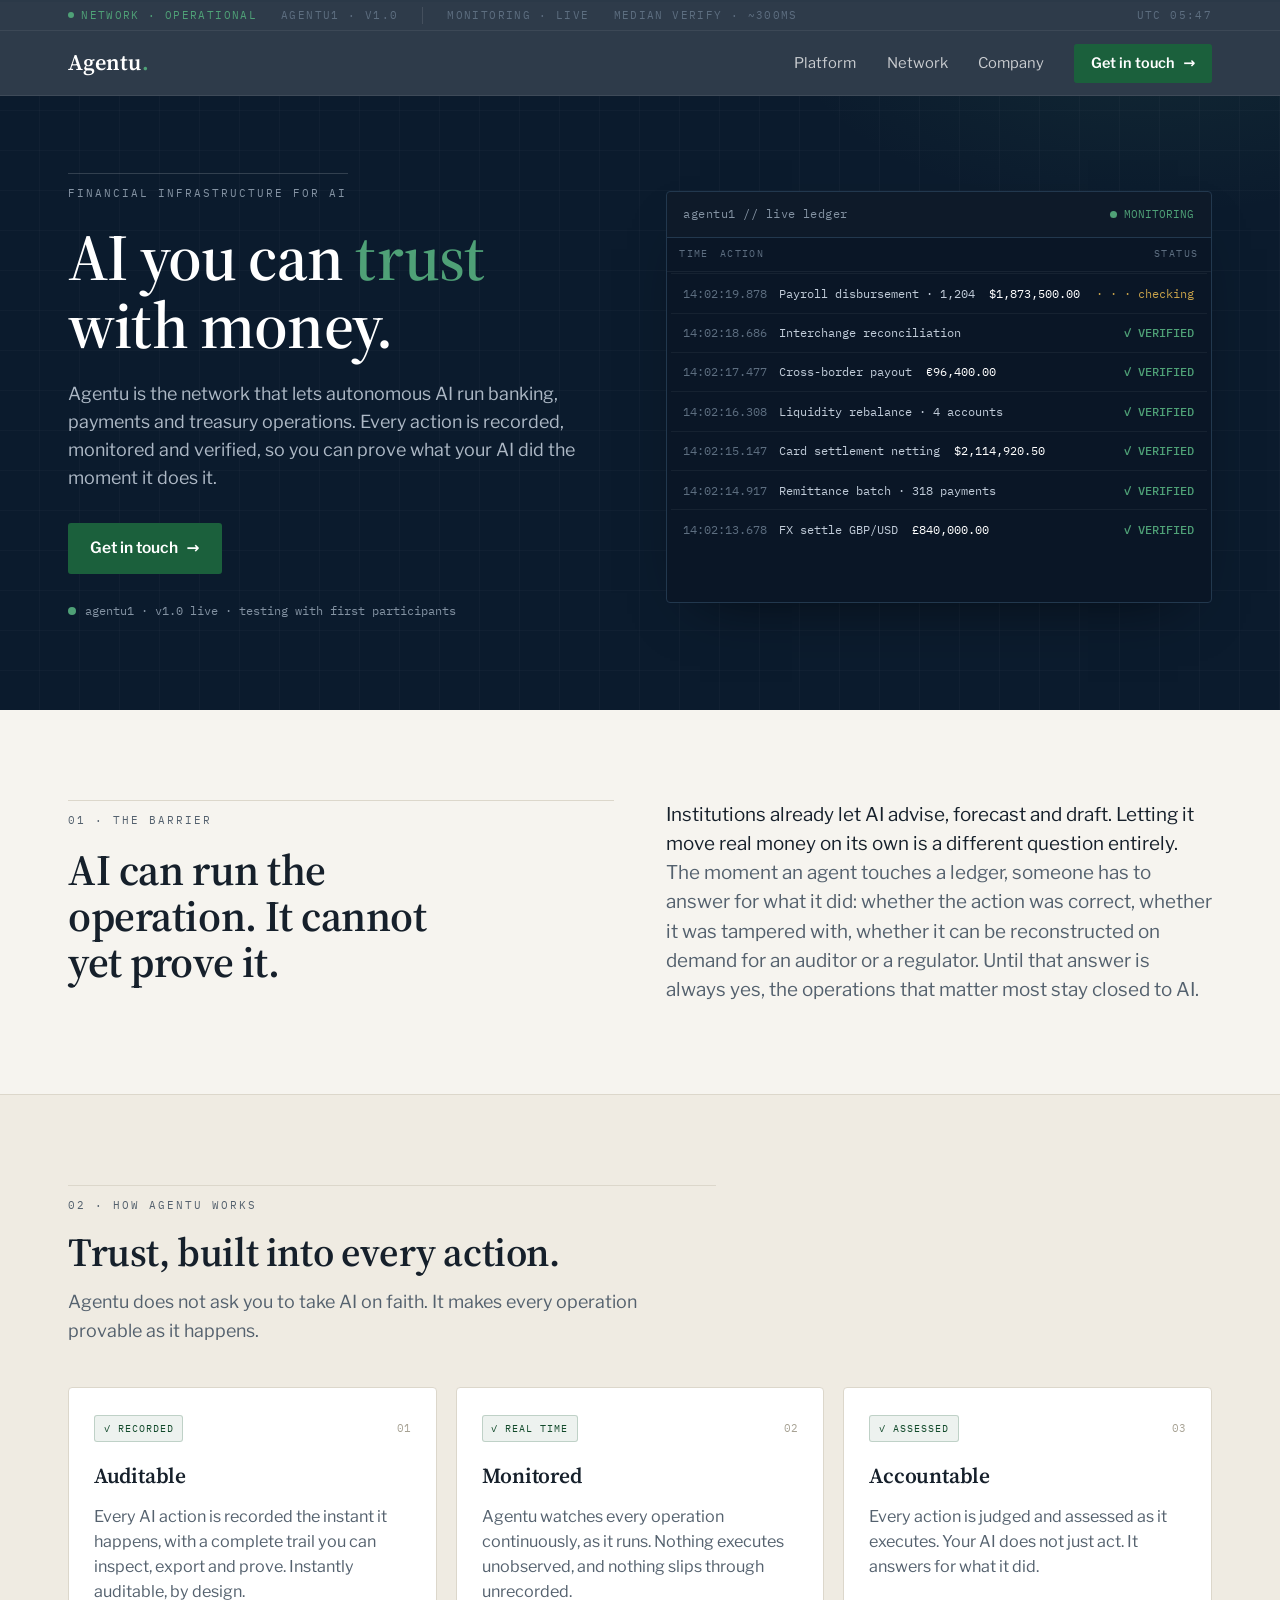
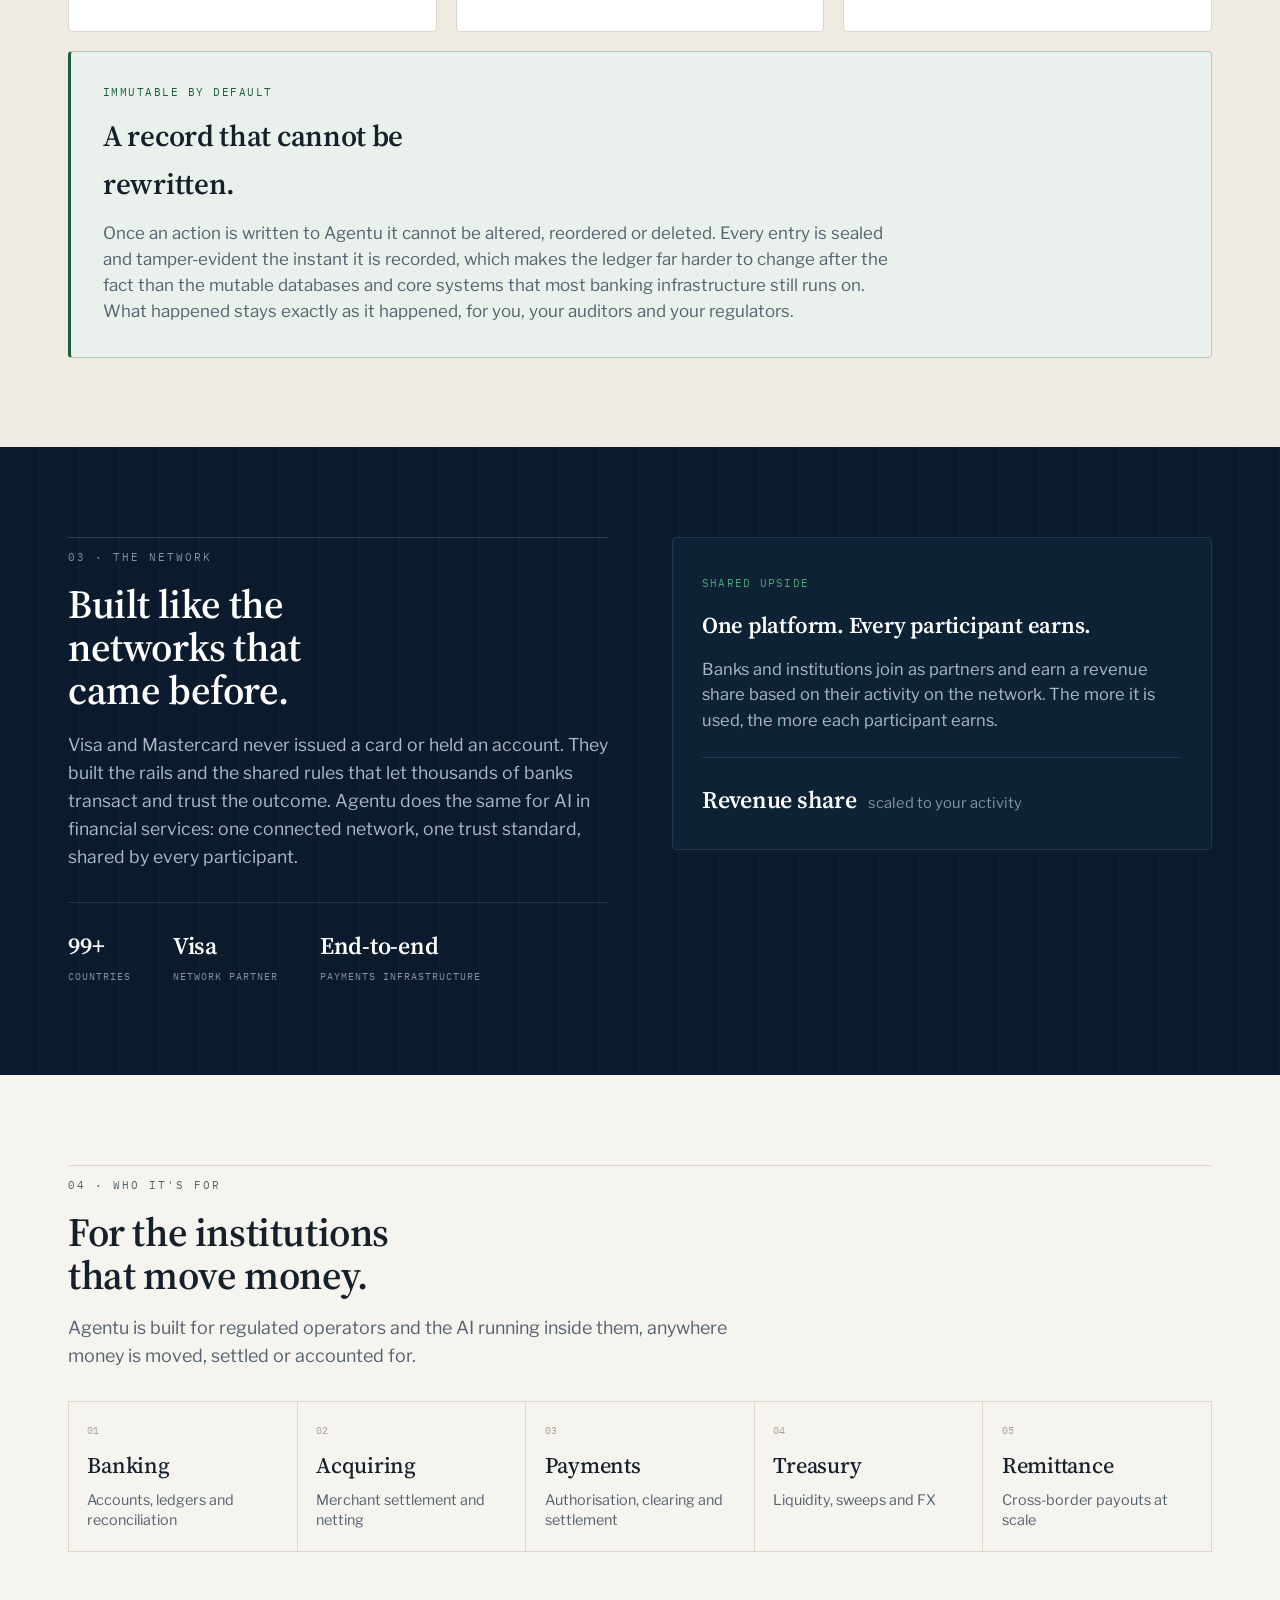
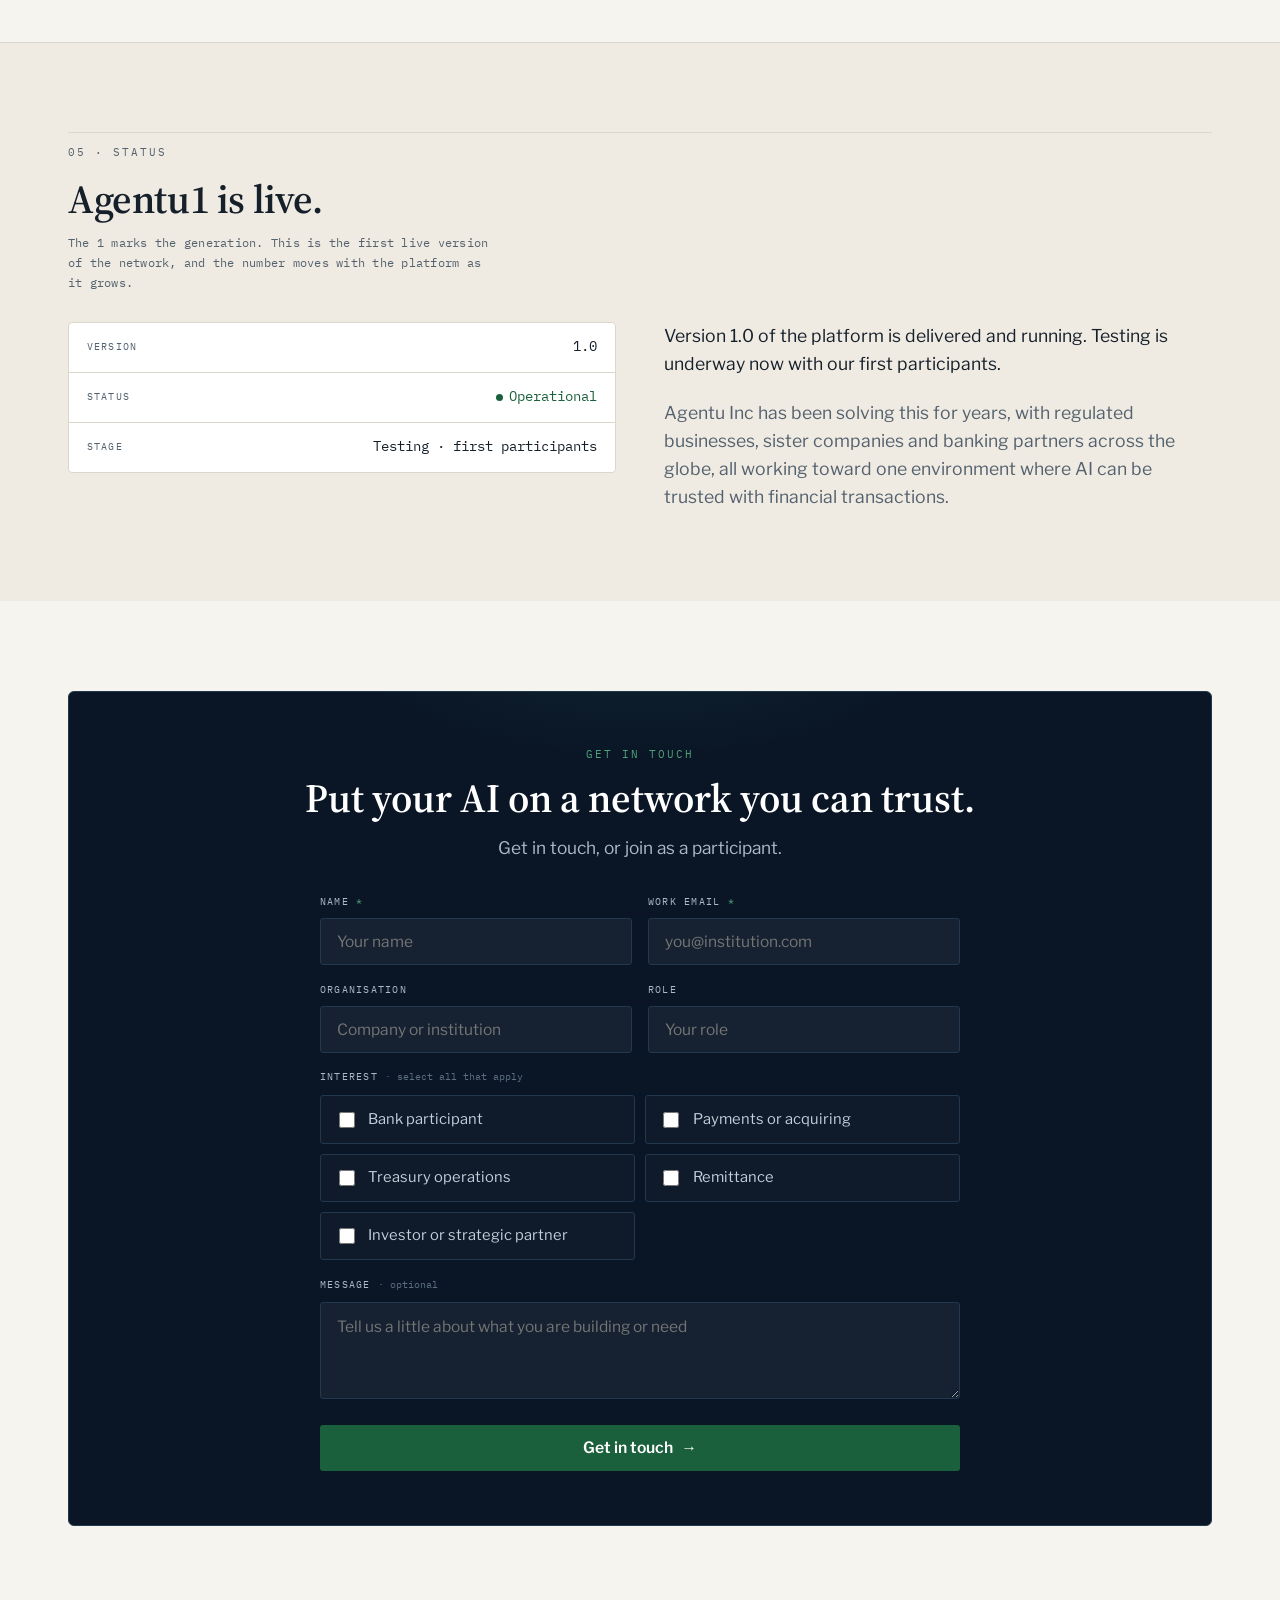
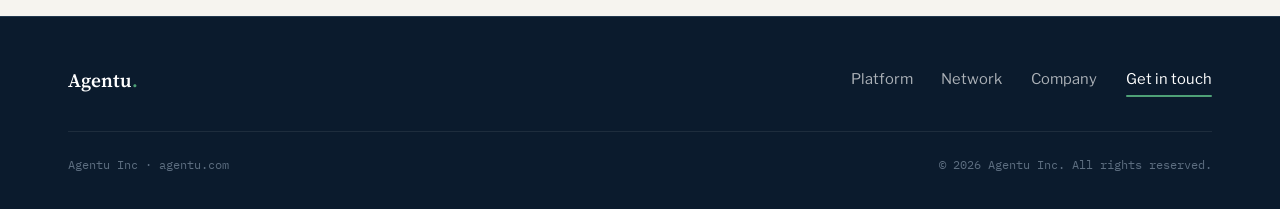
==== agentu/index.html @ 9acb1aa3 "Migrate Agentu site into W3C repository" ====
<!DOCTYPE html>
<html lang="en">
<head>
<meta charset="utf-8">
<meta name="viewport" content="width=device-width, initial-scale=1">
<title>Agentu - AI you can trust with money</title>

<link rel="preconnect" href="https://fonts.googleapis.com">
<link rel="preconnect" href="https://fonts.gstatic.com" crossorigin>
<link href="https://fonts.googleapis.com/css2?family=Source+Serif+4:opsz,wght@8..60,400..700&family=Libre+Franklin:wght@400;500;600;700&family=IBM+Plex+Mono:wght@400;500;600&display=swap" rel="stylesheet">
<link rel="icon" href="data:image/svg+xml,%3Csvg%20xmlns='http://www.w3.org/2000/svg'%20viewBox='0%200%2032%2032'%3E%3Crect%20width='32'%20height='32'%20rx='7'%20fill='%230B1B2D'/%3E%3Ctext%20x='15'%20y='23'%20text-anchor='middle'%20font-family='Georgia,serif'%20font-size='20'%20font-weight='700'%3E%3Ctspan%20fill='%23F6F4EF'%3EA%3C/tspan%3E%3Ctspan%20fill='%234FA177'%3E.%3C/tspan%3E%3C/text%3E%3C/svg%3E">
<style>
*{box-sizing:border-box}
body{margin:0;background:#F6F4EF}
@keyframes pulse{0%{box-shadow:0 0 0 0 rgba(79,161,119,.5)}70%{box-shadow:0 0 0 6px rgba(79,161,119,0)}100%{box-shadow:0 0 0 0 rgba(79,161,119,0)}}
@keyframes rowin{from{opacity:0;transform:translateY(-7px)}to{opacity:1;transform:none}}
@keyframes dotcycle{0%{color:#C9A24A;opacity:1}14%{color:#C9A24A;opacity:1}18%{opacity:.3}22%{color:#C9A24A;opacity:1}36%{color:#C9A24A;opacity:1}42%{color:#4FA177;opacity:1}100%{color:#4FA177;opacity:1}}
@media(prefers-reduced-motion:reduce){*{animation:none!important}}

.anim [data-reveal]{opacity:0;transform:translateY(20px);transition:opacity .7s cubic-bezier(.22,.61,.36,1),transform .7s cubic-bezier(.22,.61,.36,1)}
.anim [data-reveal].in{opacity:1;transform:none}
.fld:focus{border-color:#4FA177;background:rgba(255,255,255,.08);outline:none}
.chk:hover{border-color:#34557a}
.btn-sub:hover{background:#23734A}

/* ----- smooth anchored scrolling ----- */
html{scroll-behavior:smooth}
@media(prefers-reduced-motion:reduce){html{scroll-behavior:auto}.navlink::after,.btn-cta,.btn-cta .arw,.lift,.lift-d,.cell,#toTop{transition:none!important}}
section[id]{scroll-margin-top:96px}
::selection{background:rgba(79,161,119,.26);color:#0B1B2D}

/* ----- keyboard focus rings ----- */
a:focus-visible,button:focus-visible,input:focus-visible,textarea:focus-visible{outline:2px solid #4FA177;outline-offset:2px}
.fld:focus-visible{outline:2px solid #4FA177;outline-offset:1px}
.chk:focus-within{border-color:#4FA177!important;box-shadow:0 0 0 2px rgba(79,161,119,.35)}

/* ----- skip link ----- */
.skip{position:fixed;top:-64px;left:12px;z-index:80;background:#1B603C;color:#fff;padding:.6rem 1rem;border-radius:4px;font-family:'Libre Franklin',sans-serif;font-weight:600;font-size:.9rem;text-decoration:none;transition:top .22s ease}
.skip:focus{top:12px}

/* ----- nav links: animated underline + active state ----- */
.navlink{position:relative;transition:color .2s ease}
.navlink::after{content:"";position:absolute;left:0;right:0;bottom:-5px;height:2px;border-radius:2px;background:#4FA177;transform:scaleX(0);transform-origin:0 50%;transition:transform .3s cubic-bezier(.22,.61,.36,1)}
.navlink:hover::after,.navlink.active::after{transform:scaleX(1)}
.navlink:hover,.navlink.active{color:#fff!important}

/* ----- CTA buttons: lift + sliding arrow ----- */
.btn-cta{transition:transform .2s ease,background .2s ease,box-shadow .2s ease}
.btn-cta:hover{background:#23734A!important;transform:translateY(-2px);box-shadow:0 12px 26px -14px rgba(27,96,60,.95)}
.btn-cta:active{transform:translateY(0)}
.btn-cta .arw{display:inline-block;margin-left:.5rem;transition:transform .22s ease}
.btn-cta:hover .arw{transform:translateX(4px)}

/* ----- card / cell hover ----- */
.lift{transition:transform .3s cubic-bezier(.22,.61,.36,1),box-shadow .3s ease,border-color .3s ease}
.lift:hover{transform:translateY(-4px);box-shadow:0 20px 44px -26px rgba(11,27,45,.5);border-color:#c4ccbe!important}
.lift-d{transition:transform .3s cubic-bezier(.22,.61,.36,1),box-shadow .3s ease,border-color .3s ease}
.lift-d:hover{transform:translateY(-4px);box-shadow:0 22px 50px -28px rgba(0,0,0,.7);border-color:#2f4a64!important}
.cell{transition:background .25s ease}
.cell:hover{background:#fff}

/* ----- form validation ----- */
.fld.invalid{border-color:#C9A24A!important}
.field-err{display:none;color:#D9A441;font-family:'IBM Plex Mono',monospace;font-size:.66rem;letter-spacing:.02em;margin-top:.45rem}
.field-err.show{display:block;animation:rowin .3s ease both}

/* ----- back to top ----- */
#toTop{position:fixed;right:22px;bottom:22px;z-index:55;width:46px;height:46px;border-radius:50%;border:1px solid rgba(255,255,255,.2);background:rgba(11,27,45,.92);color:#fff;display:flex;align-items:center;justify-content:center;cursor:pointer;opacity:0;transform:translateY(14px);pointer-events:none;transition:opacity .3s ease,transform .3s ease,background .2s ease,border-color .2s ease;-webkit-backdrop-filter:blur(8px);backdrop-filter:blur(8px)}
#toTop.show{opacity:1;transform:none;pointer-events:auto}
#toTop:hover{background:#1B603C;border-color:#4FA177}

/* ----- ledger verify pulse ----- */
@keyframes verifyflash{0%{background:rgba(79,161,119,.18)}100%{background:transparent}}

/* ----- responsive header: stack nav cleanly on small screens (inline styles need !important) ----- */
@media (max-width:640px){
  #navinner{height:auto!important;flex-direction:column!important;align-items:flex-start!important;gap:.7rem!important;padding-top:.75rem!important;padding-bottom:.9rem!important}
  #navinner>div{width:100%!important;gap:1.1rem 1.3rem!important}
  section[id]{scroll-margin-top:120px}
}
</style>
<script>if(window.matchMedia&&!matchMedia('(prefers-reduced-motion:reduce)').matches){document.documentElement.classList.add('anim');}</script>
</head>
<body>

<a href="#platform" class="skip">Skip to content</a>

<div data-screen-label="Home" style="background:#F6F4EF;color:#16202B;font-family:'Libre Franklin',system-ui,sans-serif;line-height:1.6;font-size:17px;-webkit-font-smoothing:antialiased;overflow-x:hidden;min-height:100vh">

  <div style="position:fixed;top:0;left:0;right:0;height:2px;z-index:60;pointer-events:none;background:rgba(11,27,45,.06)">
    <i id="scrollfill" style="display:block;height:100%;width:100%;transform:scaleX(0);transform-origin:0 50%;background:#1B603C"></i>
  </div>

  <nav id="topnav" style="position:sticky;top:0;z-index:50;background:rgba(11,27,45,.85);backdrop-filter:saturate(140%) blur(12px);-webkit-backdrop-filter:saturate(140%) blur(12px);border-bottom:1px solid rgba(255,255,255,.08);transition:background .3s ease">
    
    <div style="border-bottom:1px solid rgba(255,255,255,.07)">
      <div style="max-width:1200px;margin:0 auto;padding:.42rem 28px;display:flex;align-items:center;gap:1.5rem;flex-wrap:wrap;font-family:'IBM Plex Mono',monospace;font-size:.66rem;letter-spacing:.13em;text-transform:uppercase;color:#8493A3">
        <span style="display:inline-flex;align-items:center;gap:.45rem;color:#4FA177"><span style="width:6px;height:6px;border-radius:50%;background:#4FA177;animation:pulse 2.2s infinite"></span>Network · Operational</span>
        <span style="color:#5d6e80">agentu1 · v1.0</span>
        <span style="color:#5d6e80;border-left:1px solid rgba(255,255,255,.1);padding-left:1.5rem">Monitoring · Live</span>
        <span style="color:#5d6e80">Median verify · ~300ms</span>
        <span id="utcclock" style="margin-left:auto;color:#5d6e80">UTC 14:02</span>
      </div>
    </div>
    
    <div id="navinner" style="max-width:1200px;margin:0 auto;padding:0 28px;height:64px;display:flex;align-items:center;justify-content:space-between;gap:1rem;flex-wrap:wrap">
      <a href="#top" style="display:flex;align-items:center;color:#fff;text-decoration:none">
        <span style="font-family:'Source Serif 4',Georgia,serif;font-weight:600;font-size:1.4rem;letter-spacing:.004em;color:#fff">Agentu<span style="color:#4FA177;animation:dotcycle 3s infinite">.</span></span>
      </a>
      <div style="display:flex;align-items:center;gap:1.9rem;flex-wrap:wrap">
        <a href="#platform" class="navlink" style="color:rgba(255,255,255,.74);font-size:.92rem;text-decoration:none">Platform</a>
        <a href="#network" class="navlink" style="color:rgba(255,255,255,.74);font-size:.92rem;text-decoration:none">Network</a>
        <a href="#company" class="navlink" style="color:rgba(255,255,255,.74);font-size:.92rem;text-decoration:none">Company</a>
        <a href="#request" class="btn-cta" style="display:inline-flex;align-items:center;background:#1B603C;color:#fff;font-weight:600;font-size:.9rem;padding:.5rem 1.05rem;border-radius:3px;text-decoration:none">Get in touch<span class="arw" aria-hidden="true">→</span></a>
      </div>
    </div>
  </nav>

  <header id="top" style="position:relative;overflow:hidden;background:#0B1B2D;color:#fff;padding:clamp(3rem,6vw,5.5rem) 0 clamp(3.5rem,7vw,6rem)">
    <div style="position:absolute;inset:0;pointer-events:none;background-image:repeating-linear-gradient(0deg,transparent 0 39px,rgba(255,255,255,.022) 39px 40px),repeating-linear-gradient(90deg,transparent 0 39px,rgba(255,255,255,.022) 39px 40px)"></div>
    <div style="position:absolute;inset:0;pointer-events:none;background:radial-gradient(620px 320px at 90% -12%,rgba(79,161,119,.10),transparent 60%)"></div>
    <div style="position:relative;max-width:1200px;margin:0 auto;padding:0 28px;display:grid;grid-template-columns:repeat(auto-fit,minmax(340px,1fr));gap:clamp(2rem,4vw,3.5rem);align-items:center">
      <div>
        <div data-reveal style="display:inline-flex;align-items:center;font-family:'IBM Plex Mono',monospace;font-size:.7rem;letter-spacing:.18em;text-transform:uppercase;color:#8493A3;border-top:1px solid rgba(255,255,255,.16);padding-top:.7rem">Financial infrastructure for AI</div>
        <h1 data-reveal style="font-family:'Source Serif 4',Georgia,serif;font-weight:600;font-size:clamp(2.5rem,5.2vw,4.1rem);line-height:1.04;letter-spacing:-.012em;margin:1.1rem 0 0">AI you can <span style="color:#4FA177">trust</span><br>with money.</h1>
        <p data-reveal style="font-size:1.12rem;color:#AEB9C6;max-width:46ch;margin:1.3rem 0 0;line-height:1.55">Agentu is the network that lets autonomous AI run banking, payments and treasury operations. Every action is recorded, monitored and verified, so you can prove what your AI did the moment it does it.</p>
        <div data-reveal style="display:flex;gap:.8rem;margin-top:2rem;flex-wrap:wrap">
          <a href="#request" class="btn-cta" style="display:inline-flex;align-items:center;background:#1B603C;color:#fff;font-weight:600;font-size:.97rem;padding:.82rem 1.4rem;border-radius:3px;text-decoration:none">Get in touch<span class="arw" aria-hidden="true">→</span></a>
        </div>
        <div data-reveal style="margin-top:1.7rem;font-family:'IBM Plex Mono',monospace;font-size:.74rem;color:#8493A3;display:flex;align-items:center;gap:.55rem"><span style="width:8px;height:8px;border-radius:50%;background:#4FA177;animation:pulse 2.2s infinite"></span>agentu1 · v1.0 live · testing with first participants</div>
      </div>

      <div data-reveal style="background:#0A1626;border:1px solid #22384E;border-radius:4px;overflow:hidden;box-shadow:0 24px 60px -34px rgba(0,0,0,.7)">
        <div style="display:flex;align-items:center;justify-content:space-between;padding:.8rem 1.05rem;border-bottom:1px solid #22384E;background:rgba(255,255,255,.015)">
          <span style="font-family:'IBM Plex Mono',monospace;font-size:.74rem;color:#8493A3;letter-spacing:.04em">agentu1 // live ledger</span>
          <span style="display:inline-flex;align-items:center;gap:.45rem;font-family:'IBM Plex Mono',monospace;font-size:.68rem;color:#4FA177"><span style="width:7px;height:7px;border-radius:50%;background:#4FA177;animation:pulse 2.2s infinite"></span>MONITORING</span>
        </div>
        <div style="display:grid;grid-template-columns:auto 1fr auto;gap:.7rem;padding:.55rem .8rem;border-bottom:1px solid rgba(255,255,255,.06);font-family:'IBM Plex Mono',monospace;font-size:.6rem;letter-spacing:.14em;text-transform:uppercase;color:#5d6e80">
          <span>Time</span><span>Action</span><span style="justify-self:end">Status</span>
        </div>
        <div id="ledger" style="padding:.1rem .25rem;min-height:330px"></div>
      </div>
    </div>
  </header>

  <section id="platform" style="background:#F6F4EF;padding:clamp(3.5rem,7vw,6rem) 0">
    <div style="max-width:1200px;margin:0 auto;padding:0 28px">
      <div style="display:grid;grid-template-columns:repeat(auto-fit,minmax(290px,1fr));gap:clamp(1.6rem,4vw,3.5rem)">
        <div data-reveal>
          <div style="font-family:'IBM Plex Mono',monospace;font-size:.7rem;letter-spacing:.18em;text-transform:uppercase;color:#54616E;border-top:1px solid #DCD7CB;padding-top:.7rem">01 · The barrier</div>
          <h2 style="font-family:'Source Serif 4',Georgia,serif;font-weight:600;font-size:clamp(1.9rem,3.4vw,2.7rem);line-height:1.06;letter-spacing:-.01em;margin:1.1rem 0 0;max-width:19ch">AI can run the operation. It cannot yet prove it.</h2>
        </div>
        <div data-reveal style="align-self:end">
          <p style="font-size:1.18rem;line-height:1.55;color:#16202B;max-width:56ch;margin:0">Institutions already let AI advise, forecast and draft. Letting it move real money on its own is a different question entirely. <span style="color:#54616E">The moment an agent touches a ledger, someone has to answer for what it did: whether the action was correct, whether it was tampered with, whether it can be reconstructed on demand for an auditor or a regulator. Until that answer is always yes, the operations that matter most stay closed to AI.</span></p>
        </div>
      </div>
    </div>
  </section>

  <section style="background:#EFEBE2;padding:clamp(3.5rem,7vw,6rem) 0;border-top:1px solid #DCD7CB">
    <div style="max-width:1200px;margin:0 auto;padding:0 28px">
      <div data-reveal style="max-width:54ch">
        <div style="font-family:'IBM Plex Mono',monospace;font-size:.7rem;letter-spacing:.18em;text-transform:uppercase;color:#54616E;border-top:1px solid #DCD7CB;padding-top:.7rem">02 · How Agentu works</div>
        <h2 style="font-family:'Source Serif 4',Georgia,serif;font-weight:600;font-size:clamp(1.8rem,3.2vw,2.5rem);line-height:1.07;letter-spacing:-.01em;margin:1rem 0 .9rem">Trust, built into every action.</h2>
        <p style="font-size:1.12rem;color:#54616E;margin:0;max-width:48ch">Agentu does not ask you to take AI on faith. It makes every operation provable as it happens.</p>
      </div>
      <div style="display:grid;grid-template-columns:repeat(auto-fit,minmax(244px,1fr));gap:1.2rem;margin-top:2.6rem">
        <div data-reveal class="lift" style="background:#fff;border:1px solid #DCD7CB;border-radius:4px;padding:1.7rem 1.55rem">
          <div style="display:flex;align-items:center;justify-content:space-between;margin-bottom:1.05rem">
            <span style="display:inline-flex;align-items:center;gap:.35rem;font-family:'IBM Plex Mono',monospace;font-size:.63rem;letter-spacing:.1em;text-transform:uppercase;color:#124A2B;background:rgba(27,96,60,.08);border:1px solid rgba(27,96,60,.22);padding:.28rem .55rem;border-radius:3px">✓ Recorded</span>
            <span style="font-family:'IBM Plex Mono',monospace;font-size:.7rem;color:#A7A294">01</span>
          </div>
          <h3 style="font-family:'Source Serif 4',Georgia,serif;font-weight:600;font-size:1.34rem;letter-spacing:-.01em;margin:0">Auditable</h3>
          <p style="margin:.65rem 0 0;color:#54616E;font-size:1.01rem;line-height:1.55">Every AI action is recorded the instant it happens, with a complete trail you can inspect, export and prove. Instantly auditable, by design.</p>
        </div>
        <div data-reveal class="lift" style="background:#fff;border:1px solid #DCD7CB;border-radius:4px;padding:1.7rem 1.55rem">
          <div style="display:flex;align-items:center;justify-content:space-between;margin-bottom:1.05rem">
            <span style="display:inline-flex;align-items:center;gap:.35rem;font-family:'IBM Plex Mono',monospace;font-size:.63rem;letter-spacing:.1em;text-transform:uppercase;color:#124A2B;background:rgba(27,96,60,.08);border:1px solid rgba(27,96,60,.22);padding:.28rem .55rem;border-radius:3px">✓ Real time</span>
            <span style="font-family:'IBM Plex Mono',monospace;font-size:.7rem;color:#A7A294">02</span>
          </div>
          <h3 style="font-family:'Source Serif 4',Georgia,serif;font-weight:600;font-size:1.34rem;letter-spacing:-.01em;margin:0">Monitored</h3>
          <p style="margin:.65rem 0 0;color:#54616E;font-size:1.01rem;line-height:1.55">Agentu watches every operation continuously, as it runs. Nothing executes unobserved, and nothing slips through unrecorded.</p>
        </div>
        <div data-reveal class="lift" style="background:#fff;border:1px solid #DCD7CB;border-radius:4px;padding:1.7rem 1.55rem">
          <div style="display:flex;align-items:center;justify-content:space-between;margin-bottom:1.05rem">
            <span style="display:inline-flex;align-items:center;gap:.35rem;font-family:'IBM Plex Mono',monospace;font-size:.63rem;letter-spacing:.1em;text-transform:uppercase;color:#124A2B;background:rgba(27,96,60,.08);border:1px solid rgba(27,96,60,.22);padding:.28rem .55rem;border-radius:3px">✓ Assessed</span>
            <span style="font-family:'IBM Plex Mono',monospace;font-size:.7rem;color:#A7A294">03</span>
          </div>
          <h3 style="font-family:'Source Serif 4',Georgia,serif;font-weight:600;font-size:1.34rem;letter-spacing:-.01em;margin:0">Accountable</h3>
          <p style="margin:.65rem 0 0;color:#54616E;font-size:1.01rem;line-height:1.55">Every action is judged and assessed as it executes. Your AI does not just act. It answers for what it did.</p>
        </div>
      </div>
      <div data-reveal style="margin-top:1.2rem;background:#EAF1EC;border:1px solid rgba(27,96,60,.28);border-left:3px solid #1B603C;border-radius:4px;padding:clamp(1.5rem,3vw,2rem)">
        <div style="font-family:'IBM Plex Mono',monospace;font-size:.66rem;letter-spacing:.14em;text-transform:uppercase;color:#1B603C">Immutable by default</div>
        <h3 style="font-family:'Source Serif 4',Georgia,serif;font-weight:600;font-size:clamp(1.4rem,2.6vw,1.85rem);letter-spacing:-.01em;color:#16202B;margin:.7rem 0 0;max-width:24ch">A record that cannot be rewritten.</h3>
        <p style="font-size:1.06rem;color:#54616E;line-height:1.55;margin:.8rem 0 0;max-width:66ch">Once an action is written to Agentu it cannot be altered, reordered or deleted. Every entry is sealed and tamper-evident the instant it is recorded, which makes the ledger far harder to change after the fact than the mutable databases and core systems that most banking infrastructure still runs on. What happened stays exactly as it happened, for you, your auditors and your regulators.</p>
      </div>
    </div>
  </section>

  <section id="network" style="position:relative;overflow:hidden;background:#0B1B2D;color:#fff;padding:clamp(3.5rem,7vw,6rem) 0">
    <div style="position:absolute;inset:0;pointer-events:none;background-image:repeating-linear-gradient(0deg,transparent 0 39px,rgba(255,255,255,.02) 39px 40px),repeating-linear-gradient(90deg,transparent 0 39px,rgba(255,255,255,.02) 39px 40px)"></div>
    <div style="position:relative;max-width:1200px;margin:0 auto;padding:0 28px;display:grid;grid-template-columns:repeat(auto-fit,minmax(300px,1fr));gap:clamp(2rem,5vw,4rem);align-items:start">
      <div data-reveal>
        <div style="font-family:'IBM Plex Mono',monospace;font-size:.7rem;letter-spacing:.18em;text-transform:uppercase;color:#8493A3;border-top:1px solid rgba(255,255,255,.16);padding-top:.7rem">03 · The network</div>
        <h2 style="font-family:'Source Serif 4',Georgia,serif;font-weight:600;font-size:clamp(1.8rem,3.2vw,2.5rem);line-height:1.07;letter-spacing:-.01em;margin:1rem 0 0;max-width:16ch;color:#fff">Built like the networks that came before.</h2>
        <p style="color:#AEB9C6;font-size:1.1rem;margin:1.2rem 0 0;max-width:54ch;line-height:1.6">Visa and Mastercard never issued a card or held an account. They built the rails and the shared rules that let thousands of banks transact and trust the outcome. Agentu does the same for AI in financial services: one connected network, one trust standard, shared by every participant.</p>
        <div style="display:flex;flex-wrap:wrap;gap:1.4rem 2.6rem;margin-top:1.9rem;padding-top:1.5rem;border-top:1px solid #22384E">
          <div><div data-count style="font-family:'Source Serif 4',Georgia,serif;font-weight:600;font-size:1.5rem;color:#fff;letter-spacing:-.01em">100+</div><div style="font-family:'IBM Plex Mono',monospace;font-size:.64rem;letter-spacing:.1em;text-transform:uppercase;color:#8493A3;margin-top:.25rem">countries</div></div>
          <div><div style="font-family:'Source Serif 4',Georgia,serif;font-weight:600;font-size:1.5rem;color:#fff;letter-spacing:-.01em">Visa</div><div style="font-family:'IBM Plex Mono',monospace;font-size:.64rem;letter-spacing:.1em;text-transform:uppercase;color:#8493A3;margin-top:.25rem">network partner</div></div>
          <div><div style="font-family:'Source Serif 4',Georgia,serif;font-weight:600;font-size:1.5rem;color:#fff;letter-spacing:-.01em">End-to-end</div><div style="font-family:'IBM Plex Mono',monospace;font-size:.64rem;letter-spacing:.1em;text-transform:uppercase;color:#8493A3;margin-top:.25rem">payments infrastructure</div></div>
        </div>
      </div>
      <div data-reveal class="lift-d" style="background:#0E2236;border:1px solid #22384E;border-radius:4px;padding:1.9rem 1.8rem">
        <span style="font-family:'IBM Plex Mono',monospace;font-size:.66rem;letter-spacing:.12em;text-transform:uppercase;color:#4FA177">Shared upside</span>
        <h3 style="font-family:'Source Serif 4',Georgia,serif;font-weight:600;color:#fff;font-size:1.42rem;letter-spacing:-.01em;margin:.7rem 0 0">One platform. Every participant earns.</h3>
        <p style="color:#AEB9C6;margin:.85rem 0 0;font-size:1.03rem;line-height:1.55">Banks and institutions join as partners and earn a revenue share based on their activity on the network. The more it is used, the more each participant earns.</p>
        <div style="margin-top:1.5rem;padding-top:1.4rem;border-top:1px solid #22384E;display:flex;align-items:baseline;gap:.7rem">
          <span style="font-family:'Source Serif 4',Georgia,serif;font-weight:600;font-size:1.5rem;color:#fff;letter-spacing:-.01em">Revenue share</span>
          <span style="color:#8493A3;font-size:.92rem">scaled to your activity</span>
        </div>
      </div>
    </div>
  </section>

  <section id="company" style="background:#F6F4EF;padding:clamp(3.5rem,7vw,6rem) 0">
    <div style="max-width:1200px;margin:0 auto;padding:0 28px">
      <div data-reveal style="font-family:'IBM Plex Mono',monospace;font-size:.7rem;letter-spacing:.18em;text-transform:uppercase;color:#54616E;border-top:1px solid #DCD7CB;padding-top:.7rem">04 · Who it's for</div>
      <h2 data-reveal style="font-family:'Source Serif 4',Georgia,serif;font-weight:600;font-size:clamp(1.8rem,3.2vw,2.5rem);line-height:1.07;letter-spacing:-.01em;margin:1rem 0 0;max-width:18ch">For the institutions that move money.</h2>
      <p data-reveal style="font-size:1.12rem;color:#54616E;margin:1.1rem 0 0;max-width:56ch;line-height:1.55">Agentu is built for regulated operators and the AI running inside them, anywhere money is moved, settled or accounted for.</p>
      <div data-reveal style="display:grid;grid-template-columns:repeat(auto-fit,minmax(170px,1fr));border-top:1px solid #DCD7CB;border-left:1px solid #DCD7CB;margin-top:2rem">
        <div class="cell" style="padding:1.3rem 1.15rem;border-right:1px solid #DCD7CB;border-bottom:1px solid #DCD7CB"><div style="font-family:'IBM Plex Mono',monospace;font-size:.64rem;color:#A7A294;margin-bottom:.5rem">01</div><div style="font-family:'Source Serif 4',Georgia,serif;font-weight:500;font-size:1.4rem;letter-spacing:-.01em;color:#16202B">Banking</div><div style="font-size:.9rem;color:#54616E;margin-top:.4rem;line-height:1.4">Accounts, ledgers and reconciliation</div></div>
        <div class="cell" style="padding:1.3rem 1.15rem;border-right:1px solid #DCD7CB;border-bottom:1px solid #DCD7CB"><div style="font-family:'IBM Plex Mono',monospace;font-size:.64rem;color:#A7A294;margin-bottom:.5rem">02</div><div style="font-family:'Source Serif 4',Georgia,serif;font-weight:500;font-size:1.4rem;letter-spacing:-.01em;color:#16202B">Acquiring</div><div style="font-size:.9rem;color:#54616E;margin-top:.4rem;line-height:1.4">Merchant settlement and netting</div></div>
        <div class="cell" style="padding:1.3rem 1.15rem;border-right:1px solid #DCD7CB;border-bottom:1px solid #DCD7CB"><div style="font-family:'IBM Plex Mono',monospace;font-size:.64rem;color:#A7A294;margin-bottom:.5rem">03</div><div style="font-family:'Source Serif 4',Georgia,serif;font-weight:500;font-size:1.4rem;letter-spacing:-.01em;color:#16202B">Payments</div><div style="font-size:.9rem;color:#54616E;margin-top:.4rem;line-height:1.4">Authorisation, clearing and settlement</div></div>
        <div class="cell" style="padding:1.3rem 1.15rem;border-right:1px solid #DCD7CB;border-bottom:1px solid #DCD7CB"><div style="font-family:'IBM Plex Mono',monospace;font-size:.64rem;color:#A7A294;margin-bottom:.5rem">04</div><div style="font-family:'Source Serif 4',Georgia,serif;font-weight:500;font-size:1.4rem;letter-spacing:-.01em;color:#16202B">Treasury</div><div style="font-size:.9rem;color:#54616E;margin-top:.4rem;line-height:1.4">Liquidity, sweeps and FX</div></div>
        <div class="cell" style="padding:1.3rem 1.15rem;border-right:1px solid #DCD7CB;border-bottom:1px solid #DCD7CB"><div style="font-family:'IBM Plex Mono',monospace;font-size:.64rem;color:#A7A294;margin-bottom:.5rem">05</div><div style="font-family:'Source Serif 4',Georgia,serif;font-weight:500;font-size:1.4rem;letter-spacing:-.01em;color:#16202B">Remittance</div><div style="font-size:.9rem;color:#54616E;margin-top:.4rem;line-height:1.4">Cross-border payouts at scale</div></div>
      </div>
    </div>
  </section>

  <section style="background:#EFEBE2;padding:clamp(3.5rem,7vw,6rem) 0;border-top:1px solid #DCD7CB">
    <div style="max-width:1200px;margin:0 auto;padding:0 28px">
      <div data-reveal>
        <div style="font-family:'IBM Plex Mono',monospace;font-size:.7rem;letter-spacing:.18em;text-transform:uppercase;color:#54616E;border-top:1px solid #DCD7CB;padding-top:.7rem">05 · Status</div>
        <h2 style="font-family:'Source Serif 4',Georgia,serif;font-weight:600;font-size:clamp(1.8rem,3.2vw,2.5rem);line-height:1.07;letter-spacing:-.01em;margin:1rem 0 0">Agentu1 is live.</h2>
        <p style="font-family:'IBM Plex Mono',monospace;font-size:.78rem;color:#54616E;letter-spacing:.02em;line-height:1.6;margin:.75rem 0 0;max-width:62ch">The 1 marks the generation. This is the first live version of the network, and the number moves with the platform as it grows.</p>
      </div>
      <div data-reveal style="display:grid;grid-template-columns:repeat(auto-fit,minmax(280px,1fr));gap:clamp(1.6rem,4vw,3rem);margin-top:1.8rem;align-items:start">
        <div style="border:1px solid #DCD7CB;border-radius:4px;overflow:hidden;background:#fff">
          <div style="display:flex;align-items:center;justify-content:space-between;padding:.85rem 1.1rem;border-bottom:1px solid #DCD7CB"><span style="font-family:'IBM Plex Mono',monospace;font-size:.64rem;letter-spacing:.12em;text-transform:uppercase;color:#54616E">Version</span><span style="font-family:'IBM Plex Mono',monospace;font-size:.85rem;color:#16202B">1.0</span></div>
          <div style="display:flex;align-items:center;justify-content:space-between;padding:.85rem 1.1rem;border-bottom:1px solid #DCD7CB"><span style="font-family:'IBM Plex Mono',monospace;font-size:.64rem;letter-spacing:.12em;text-transform:uppercase;color:#54616E">Status</span><span style="display:inline-flex;align-items:center;gap:.4rem;font-family:'IBM Plex Mono',monospace;font-size:.85rem;color:#1B603C"><span style="width:7px;height:7px;border-radius:50%;background:#1B603C"></span>Operational</span></div>
          <div style="display:flex;align-items:center;justify-content:space-between;padding:.85rem 1.1rem"><span style="font-family:'IBM Plex Mono',monospace;font-size:.64rem;letter-spacing:.12em;text-transform:uppercase;color:#54616E">Stage</span><span style="font-family:'IBM Plex Mono',monospace;font-size:.85rem;color:#16202B">Testing · first participants</span></div>
        </div>
        <div>
          <p style="font-size:1.1rem;color:#16202B;margin:0;max-width:48ch;line-height:1.6">Version 1.0 of the platform is delivered and running. Testing is underway now with our first participants.</p>
          <p style="margin:1.3rem 0 0;font-size:1.1rem;color:#54616E;max-width:52ch;line-height:1.6">Agentu Inc has been solving this for years, with regulated businesses, sister companies and banking partners across the globe, all working toward one environment where AI can be trusted with financial transactions.</p>
        </div>
      </div>
    </div>
  </section>

  <section id="request" style="background:#F6F4EF;padding:clamp(3.5rem,7vw,6rem) 0">
    <div style="max-width:1200px;margin:0 auto;padding:0 28px">
      <div data-reveal style="position:relative;overflow:hidden;background:#0A1626;border:1px solid #22384E;border-radius:6px;padding:clamp(2.2rem,5vw,3.4rem)">
        <div style="position:absolute;inset:0;pointer-events:none;background:radial-gradient(520px 240px at 50% -10%,rgba(79,161,119,.12),transparent 62%)"></div>
        <div style="position:relative;text-align:center">
          <div style="font-family:'IBM Plex Mono',monospace;font-size:.7rem;letter-spacing:.18em;text-transform:uppercase;color:#4FA177">Get in touch</div>
          <h2 style="font-family:'Source Serif 4',Georgia,serif;font-weight:600;font-size:clamp(1.7rem,3.4vw,2.5rem);line-height:1.08;color:#fff;margin:.8rem 0 0">Put your AI on a network you can trust.</h2>
          <p style="color:#AEB9C6;margin:.9rem 0 0;font-size:1.08rem">Get in touch, or join as a participant.</p>
        </div>
        <form id="reqform" novalidate style="position:relative;max-width:640px;margin:2rem auto 0;text-align:left">
          <div style="display:grid;grid-template-columns:repeat(auto-fit,minmax(220px,1fr));gap:1rem;margin-bottom:1.05rem">
            <div><label for="f-name" style="display:block;font-family:'IBM Plex Mono',monospace;font-size:.64rem;letter-spacing:.12em;text-transform:uppercase;color:#AEB9C6;margin-bottom:.5rem">Name <span style="color:#4FA177">*</span></label><input id="f-name" type="text" autocomplete="name" placeholder="Your name" required aria-required="true" aria-describedby="e-name" style="width:100%;font-family:'Libre Franklin',sans-serif;font-size:.97rem;color:#fff;background:rgba(255,255,255,.05);border:1px solid #22384E;border-radius:3px;padding:.8rem 1rem" class="fld"><div class="field-err" id="e-name">Please enter your name.</div></div>
            <div><label for="f-email" style="display:block;font-family:'IBM Plex Mono',monospace;font-size:.64rem;letter-spacing:.12em;text-transform:uppercase;color:#AEB9C6;margin-bottom:.5rem">Work email <span style="color:#4FA177">*</span></label><input id="f-email" type="email" autocomplete="email" placeholder="you@institution.com" required aria-required="true" aria-describedby="e-email" style="width:100%;font-family:'Libre Franklin',sans-serif;font-size:.97rem;color:#fff;background:rgba(255,255,255,.05);border:1px solid #22384E;border-radius:3px;padding:.8rem 1rem" class="fld"><div class="field-err" id="e-email">Enter a valid work email address.</div></div>
          </div>
          <div style="display:grid;grid-template-columns:repeat(auto-fit,minmax(220px,1fr));gap:1rem;margin-bottom:1.05rem">
            <div><label for="f-org" style="display:block;font-family:'IBM Plex Mono',monospace;font-size:.64rem;letter-spacing:.12em;text-transform:uppercase;color:#AEB9C6;margin-bottom:.5rem">Organisation</label><input id="f-org" type="text" autocomplete="organization" placeholder="Company or institution" style="width:100%;font-family:'Libre Franklin',sans-serif;font-size:.97rem;color:#fff;background:rgba(255,255,255,.05);border:1px solid #22384E;border-radius:3px;padding:.8rem 1rem" class="fld"></div>
            <div><label for="f-role" style="display:block;font-family:'IBM Plex Mono',monospace;font-size:.64rem;letter-spacing:.12em;text-transform:uppercase;color:#AEB9C6;margin-bottom:.5rem">Role</label><input id="f-role" type="text" autocomplete="organization-title" placeholder="Your role" style="width:100%;font-family:'Libre Franklin',sans-serif;font-size:.97rem;color:#fff;background:rgba(255,255,255,.05);border:1px solid #22384E;border-radius:3px;padding:.8rem 1rem" class="fld"></div>
          </div>
          <div style="margin-bottom:1.05rem">
            <label style="display:block;font-family:'IBM Plex Mono',monospace;font-size:.64rem;letter-spacing:.12em;text-transform:uppercase;color:#AEB9C6;margin-bottom:.6rem">Interest <span style="color:#5d6e80;text-transform:none;letter-spacing:0">· select all that apply</span></label>
            <div style="display:grid;grid-template-columns:repeat(auto-fit,minmax(220px,1fr));gap:.6rem">
              <label style="display:flex;align-items:center;gap:.65rem;padding:.72rem .85rem;border:1px solid #22384E;border-radius:3px;cursor:pointer;background:rgba(255,255,255,.02);font-size:.92rem;color:#C4CEDA" class="chk"><input type="checkbox" name="interest" value="Bank participant" style="accent-color:#1B603C;width:16px;height:16px;flex:0 0 auto">Bank participant</label>
              <label style="display:flex;align-items:center;gap:.65rem;padding:.72rem .85rem;border:1px solid #22384E;border-radius:3px;cursor:pointer;background:rgba(255,255,255,.02);font-size:.92rem;color:#C4CEDA" class="chk"><input type="checkbox" name="interest" value="Payments or acquiring" style="accent-color:#1B603C;width:16px;height:16px;flex:0 0 auto">Payments or acquiring</label>
              <label style="display:flex;align-items:center;gap:.65rem;padding:.72rem .85rem;border:1px solid #22384E;border-radius:3px;cursor:pointer;background:rgba(255,255,255,.02);font-size:.92rem;color:#C4CEDA" class="chk"><input type="checkbox" name="interest" value="Treasury operations" style="accent-color:#1B603C;width:16px;height:16px;flex:0 0 auto">Treasury operations</label>
              <label style="display:flex;align-items:center;gap:.65rem;padding:.72rem .85rem;border:1px solid #22384E;border-radius:3px;cursor:pointer;background:rgba(255,255,255,.02);font-size:.92rem;color:#C4CEDA" class="chk"><input type="checkbox" name="interest" value="Remittance" style="accent-color:#1B603C;width:16px;height:16px;flex:0 0 auto">Remittance</label>
              <label style="display:flex;align-items:center;gap:.65rem;padding:.72rem .85rem;border:1px solid #22384E;border-radius:3px;cursor:pointer;background:rgba(255,255,255,.02);font-size:.92rem;color:#C4CEDA" class="chk"><input type="checkbox" name="interest" value="Investor or strategic partner" style="accent-color:#1B603C;width:16px;height:16px;flex:0 0 auto">Investor or strategic partner</label>
            </div>
          </div>
          <div style="margin-bottom:1.1rem"><label for="f-msg" style="display:block;font-family:'IBM Plex Mono',monospace;font-size:.64rem;letter-spacing:.12em;text-transform:uppercase;color:#AEB9C6;margin-bottom:.5rem">Message <span style="color:#5d6e80;text-transform:none;letter-spacing:0">· optional</span></label><textarea id="f-msg" rows="3" placeholder="Tell us a little about what you are building or need" style="width:100%;font-family:'Libre Franklin',sans-serif;font-size:.97rem;color:#fff;background:rgba(255,255,255,.05);border:1px solid #22384E;border-radius:3px;padding:.8rem 1rem;resize:vertical;min-height:84px;line-height:1.5" class="fld"></textarea></div>
          <button type="submit" style="width:100%;display:inline-flex;align-items:center;justify-content:center;background:#1B603C;color:#fff;font-family:'Libre Franklin',sans-serif;font-weight:600;font-size:.98rem;padding:.85rem 1.4rem;border:0;border-radius:3px;cursor:pointer" class="btn-sub btn-cta">Get in touch<span class="arw" aria-hidden="true">→</span></button>
        </form>
        <div id="reqok" tabindex="-1" role="status" aria-live="polite" style="position:relative;display:none;margin-top:1.2rem;color:#4FA177;font-family:'IBM Plex Mono',monospace;font-size:.85rem;align-items:center;justify-content:center;gap:.45rem;text-align:center;outline:none">✓ Thanks, we will be in touch at the email you provided.</div>
      </div>
    </div>
  </section>

  <footer style="background:#0B1B2D;color:#fff;padding:3rem 0 2.2rem;border-top:1px solid #22384E">
    <div style="max-width:1200px;margin:0 auto;padding:0 28px">
      <div style="display:flex;align-items:center;justify-content:space-between;gap:1.5rem;flex-wrap:wrap">
        <a href="#top" style="display:flex;align-items:center;color:#fff;text-decoration:none">
          <span style="font-family:'Source Serif 4',Georgia,serif;font-weight:600;font-size:1.2rem;letter-spacing:.004em;color:#fff">Agentu<span style="color:#4FA177;animation:dotcycle 3s infinite">.</span></span>
        </a>
        <div style="display:flex;gap:1.8rem;flex-wrap:wrap">
          <a href="#platform" class="navlink" style="color:rgba(255,255,255,.66);font-size:.92rem;text-decoration:none">Platform</a>
          <a href="#network" class="navlink" style="color:rgba(255,255,255,.66);font-size:.92rem;text-decoration:none">Network</a>
          <a href="#company" class="navlink" style="color:rgba(255,255,255,.66);font-size:.92rem;text-decoration:none">Company</a>
          <a href="#request" class="navlink" style="color:rgba(255,255,255,.66);font-size:.92rem;text-decoration:none">Get in touch</a>
        </div>
      </div>
      <div style="margin-top:2.2rem;padding-top:1.5rem;border-top:1px solid rgba(255,255,255,.08);display:flex;justify-content:space-between;gap:1rem;flex-wrap:wrap;font-family:'IBM Plex Mono',monospace;font-size:.72rem;color:#5d6e80">
        <span>Agentu Inc · agentu.com</span>
        <span>© 2026 Agentu Inc. All rights reserved.</span>
      </div>
    </div>
  </footer>

</div>

<button id="toTop" aria-label="Back to top" title="Back to top"><svg width="18" height="18" viewBox="0 0 24 24" fill="none" stroke="currentColor" stroke-width="2" stroke-linecap="round" stroke-linejoin="round" aria-hidden="true"><path d="M12 19V5M5 12l7-7 7 7"/></svg></button>

<script>
(function(){
  var reduce = window.matchMedia && matchMedia('(prefers-reduced-motion:reduce)').matches;

  /* ----- live ledger ----- */
  var ledger=document.getElementById('ledger');
  var actions=[
    ['Treasury sweep','\u20AC1,250,000.00'],
    ['FX settle GBP/USD','\u00A3840,000.00'],
    ['Remittance batch \u00B7 318 payments',''],
    ['Card settlement netting','$2,114,920.50'],
    ['Liquidity rebalance \u00B7 4 accounts',''],
    ['Cross-border payout','\u20AC96,400.00'],
    ['Interchange reconciliation',''],
    ['Payroll disbursement \u00B7 1,204','$1,873,500.00'],
    ['Nostro position update','\u00A558,200,000'],
    ['Merchant settlement run','\u00A3412,880.15']
  ];
  var MAX=7, t0=14*3600+2*60+11, ms=337, idx=0, uid=0;
  function stamp(){var h=Math.floor(t0/3600)%24,m=Math.floor((t0%3600)/60),s=t0%60;function p(n){return(n<10?'0':'')+n}function p3(n){return('00'+n).slice(-3)}return p(h)+':'+p(m)+':'+p(s)+'.'+p3(ms);}
  function rowHTML(r){
    var amt=r.amt?(' <span style="color:#fff;margin-left:.45rem">'+r.amt+'</span>'):'';
    var status=r.verified
      ? '<span style="display:inline-flex;align-items:center;gap:.3rem;color:#4FA177;font-weight:500;justify-self:end;white-space:nowrap">\u2713 VERIFIED</span>'
      : '<span style="color:#C9A24A;justify-self:end;white-space:nowrap">\u00B7 \u00B7 \u00B7 checking</span>';
    return '<span style="color:#5d6e80;white-space:nowrap">'+r.ts+'</span>'
      +'<span style="color:#c1ccd9;white-space:nowrap;overflow:hidden;text-overflow:ellipsis;min-width:0">'+r.desc+amt+'</span>'
      +status;
  }
  function makeRow(r){
    var d=document.createElement('div');
    d.setAttribute('data-id',r.id);
    d.style.cssText="display:grid;grid-template-columns:auto 1fr auto;gap:.7rem;align-items:center;padding:.6rem .8rem;border-top:1px solid rgba(255,255,255,.05);font-family:'IBM Plex Mono',monospace;font-size:.75rem";
    if(r.anim) d.style.animation='rowin .5s cubic-bezier(.22,.61,.36,1) both';
    d.innerHTML=rowHTML(r);
    return d;
  }
  function addRow(seed){
    if(!ledger) return;
    ms=(ms+(97+Math.floor(Math.random()*180)))%1000; t0+=1;
    var a=actions[idx%actions.length]; idx++;
    var id=++uid;
    var r={id:id,ts:stamp(),desc:a[0],amt:a[1],verified:!!seed,anim:!seed};
    ledger.insertBefore(makeRow(r), ledger.firstChild);
    while(ledger.children.length>MAX){ ledger.removeChild(ledger.lastChild); }
    if(!seed){
      setTimeout(function(){
        var node=ledger.querySelector('[data-id="'+id+'"]');
        if(node){ node.style.animation='verifyflash .9s ease'; node.innerHTML=rowHTML({ts:r.ts,desc:r.desc,amt:r.amt,verified:true}); }
      },640);
    }
  }
  for(var k=0;k<MAX;k++) addRow(true);
  if(!reduce){ setInterval(function(){ if(!document.hidden) addRow(false); },2300); }

  /* ----- scroll reveal + count-up ----- */
  function countUp(el){
    var m=el.textContent.trim().match(/^(\d+)(\D*)$/); if(!m) return;
    var target=parseInt(m[1],10), suf=m[2]||'', s0=null;
    function step(ts){ if(!s0)s0=ts; var k=Math.min((ts-s0)/1100,1); var e=1-Math.pow(1-k,3); el.textContent=Math.round(e*target)+suf; if(k<1) requestAnimationFrame(step); }
    el.textContent='0'+suf; requestAnimationFrame(step);
  }
  if(!reduce && 'IntersectionObserver' in window){
    var io=new IntersectionObserver(function(es){ es.forEach(function(en){ if(en.isIntersecting){ en.target.classList.add('in'); io.unobserve(en.target); } }); }, {threshold:.14, rootMargin:'0px 0px -7% 0px'});
    document.querySelectorAll('[data-reveal]').forEach(function(el){ io.observe(el); });
    var cio=new IntersectionObserver(function(es){ es.forEach(function(en){ if(en.isIntersecting){ countUp(en.target); cio.unobserve(en.target); } }); }, {threshold:.5});
    document.querySelectorAll('[data-count]').forEach(function(el){ cio.observe(el); });
  }

  /* ----- staggered reveals (group siblings) ----- */
  (function(){
    var parents=[];
    document.querySelectorAll('[data-reveal]').forEach(function(el){
      var p=el.parentNode; if(!p) return;
      if(parents.indexOf(p)<0){ parents.push(p); p.__rvi=0; }
      var n=p.__rvi++;
      if(n>0) el.style.transitionDelay=Math.min(n*70,210)+'ms';
    });
  })();

  /* ----- scrollspy: active nav section ----- */
  if('IntersectionObserver' in window){
    var spyLinks=[].slice.call(document.querySelectorAll('.navlink'));
    var current=null, watched={};
    spyLinks.forEach(function(a){ var h=a.getAttribute('href'); if(h&&h.charAt(0)==='#'&&document.querySelector(h)) watched[h]=true; });
    var spyObs=new IntersectionObserver(function(es){
      es.forEach(function(en){ if(en.isIntersecting) current='#'+en.target.id; });
      spyLinks.forEach(function(a){ a.classList.toggle('active', a.getAttribute('href')===current); });
    }, {rootMargin:'-45% 0px -50% 0px', threshold:0});
    Object.keys(watched).forEach(function(h){ var s=document.querySelector(h); if(s) spyObs.observe(s); });
  }

  /* ----- scroll progress + nav condense ----- */
  var fillEl=document.getElementById('scrollfill'), navEl=document.getElementById('topnav'), toTopEl=document.getElementById('toTop');
  var scrollMax=1, navCondensed=null, toTopShown=null;
  function measure(){ var d=document.documentElement; scrollMax=(d.scrollHeight-d.clientHeight)||1; }
  function onScroll(){
    var d=document.documentElement,b=document.body;
    var st=d.scrollTop||b.scrollTop||0;
    if(fillEl) fillEl.style.transform='scaleX('+Math.min(st/scrollMax,1)+')';
    var cond=st>24;
    if(navEl && cond!==navCondensed){ navCondensed=cond; navEl.style.background = cond ? 'rgba(8,20,33,.97)' : 'rgba(11,27,45,.85)'; }
    if(toTopEl){ var sh=st>560; if(sh!==toTopShown){ toTopShown=sh; toTopEl.classList.toggle('show',sh); } }
  }
  window.addEventListener('scroll',onScroll,{passive:true});
  window.addEventListener('resize',function(){ measure(); onScroll(); }); measure(); onScroll();
  if(toTopEl){ toTopEl.addEventListener('click',function(){ window.scrollTo({top:0,behavior:reduce?'auto':'smooth'}); }); }

  /* ----- UTC clock ----- */
  var clockEl=document.getElementById('utcclock'), lastClock='';
  function tickClock(){ if(!clockEl||document.hidden) return; var d=new Date(); function p(n){return(n<10?'0':'')+n} var t='UTC '+p(d.getUTCHours())+':'+p(d.getUTCMinutes()); if(t!==lastClock){ lastClock=t; clockEl.textContent=t; } }
  setInterval(tickClock,15000); tickClock();
  document.addEventListener('visibilitychange',function(){ if(!document.hidden) tickClock(); });

  /* ----- contact form ----- */
  var form=document.getElementById('reqform');
  if(form){
    var nameI=document.getElementById('f-name'), emailI=document.getElementById('f-email');
    function validEmail(v){ return /^[^\s@]+@[^\s@]+\.[^\s@]+$/.test(v); }
    function mark(input,errId,bad){
      if(input){ input.classList.toggle('invalid',bad); input.setAttribute('aria-invalid',bad?'true':'false'); }
      var e=document.getElementById(errId); if(e) e.classList.toggle('show',bad);
    }
    [[nameI,'e-name'],[emailI,'e-email']].forEach(function(pair){
      if(pair[0]) pair[0].addEventListener('input',function(){ mark(pair[0],pair[1],false); });
    });
    form.addEventListener('submit',function(ev){
      ev.preventDefault();
      var nameBad=!nameI || nameI.value.trim().length<1;
      var emailBad=!emailI || !validEmail(emailI.value.trim());
      mark(nameI,'e-name',nameBad);
      mark(emailI,'e-email',emailBad);
      var firstBad=nameBad?nameI:(emailBad?emailI:null);
      if(firstBad){ firstBad.focus(); return; }
      form.style.display='none';
      var ok=document.getElementById('reqok'); if(ok){ ok.style.display='flex'; if(ok.focus) ok.focus(); }
    });
  }
})();

</script>
</body>
</html>
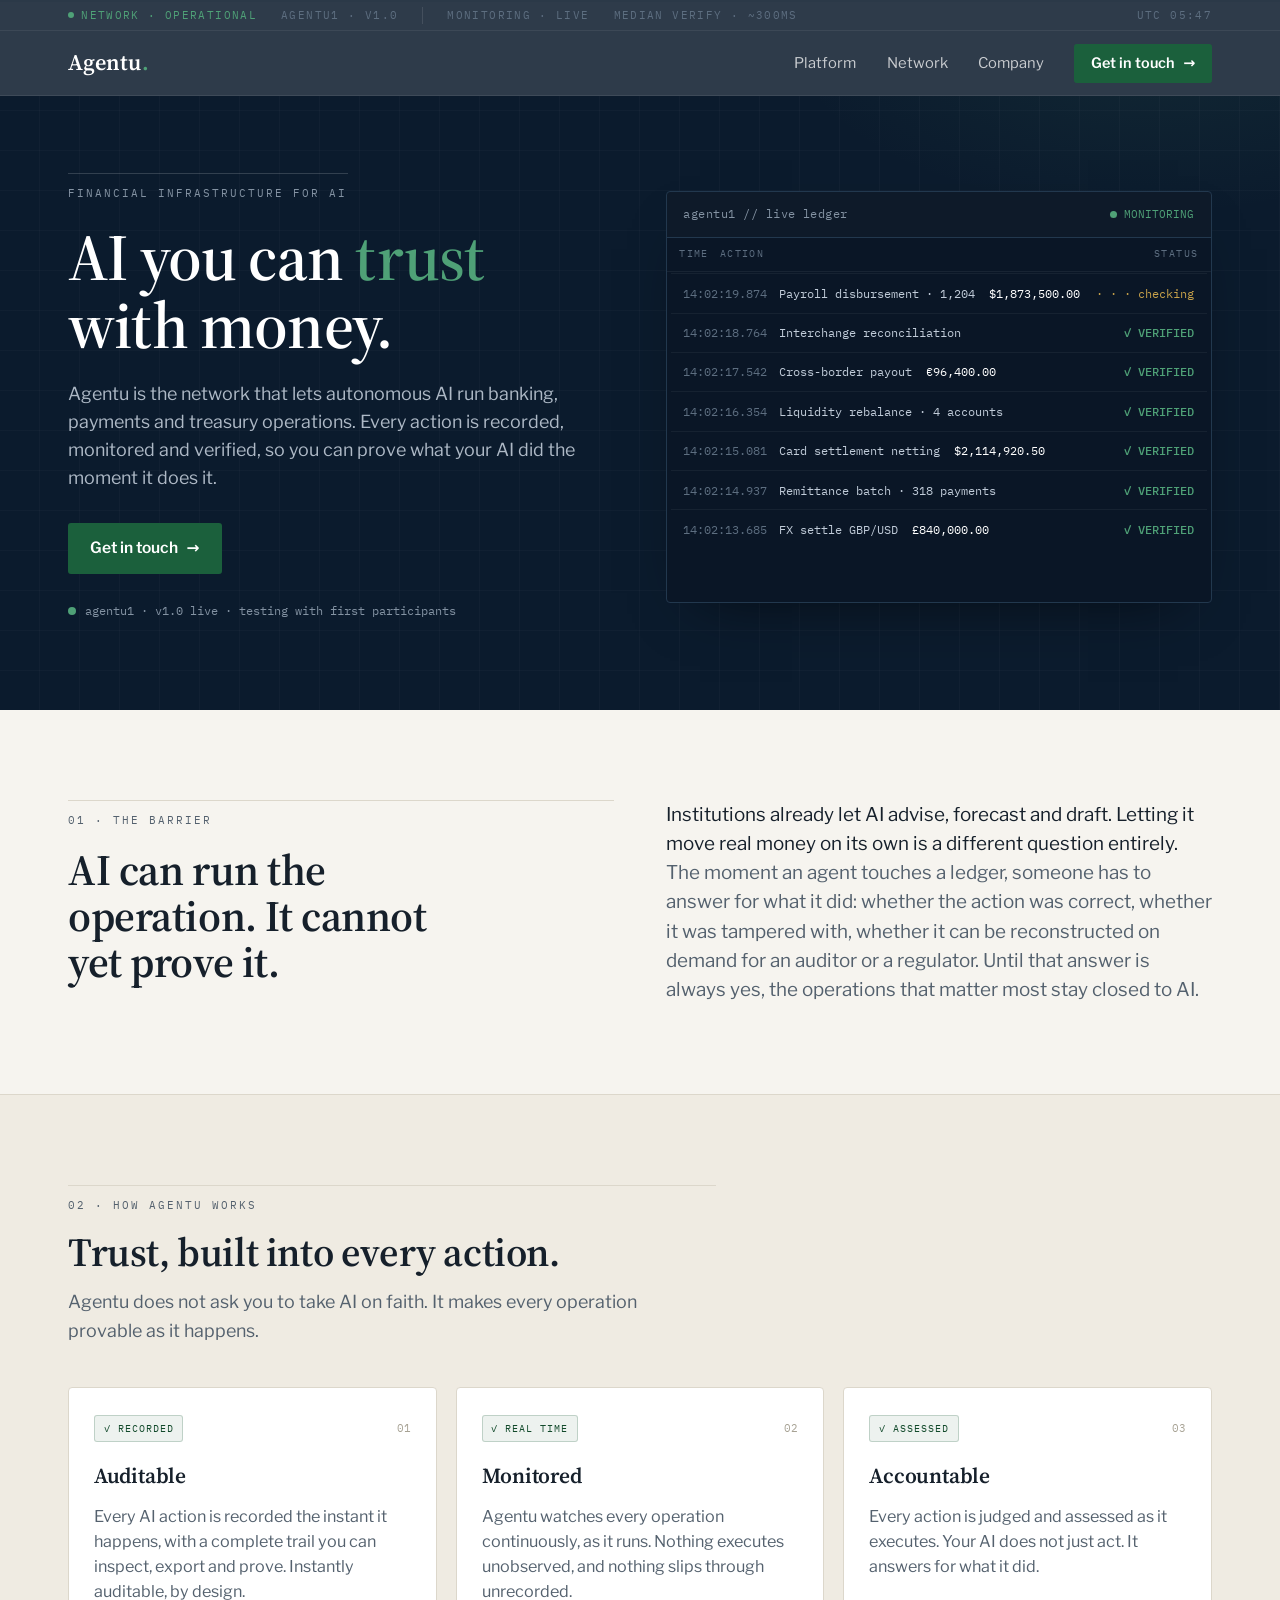
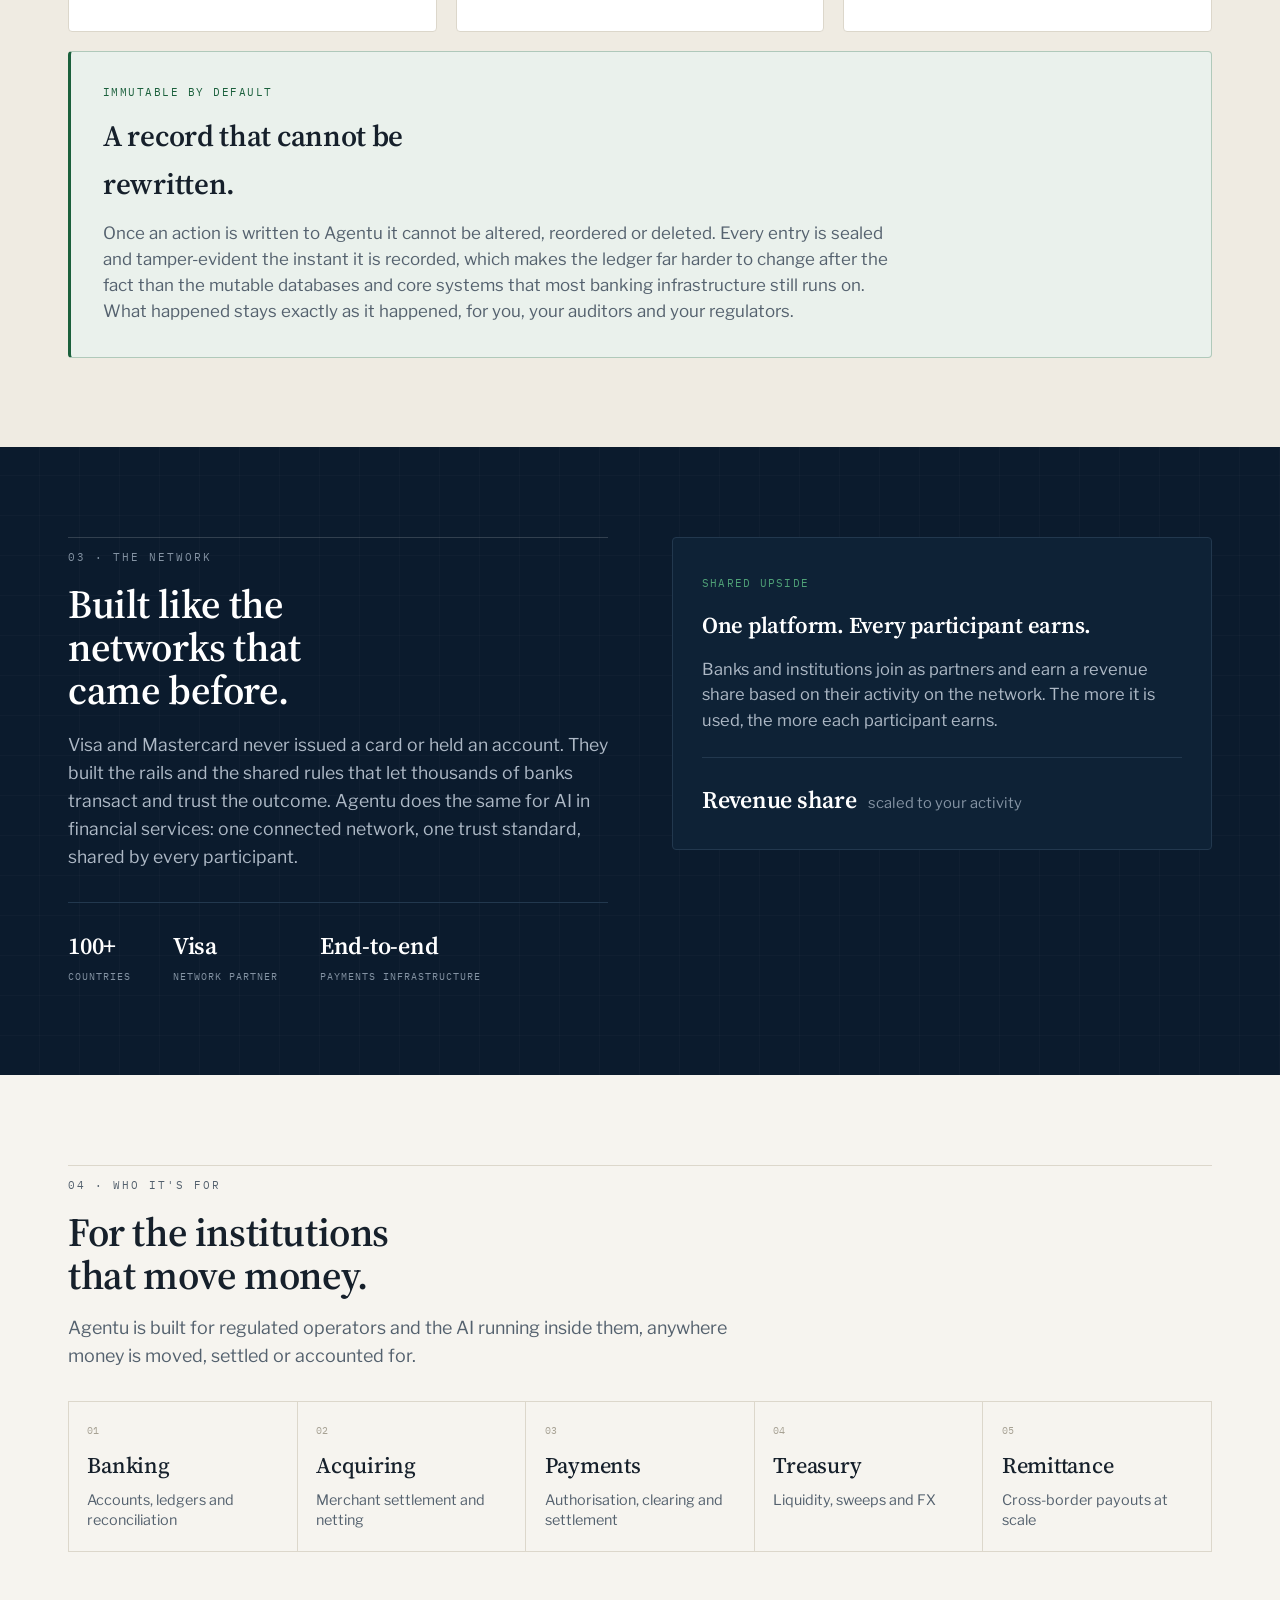
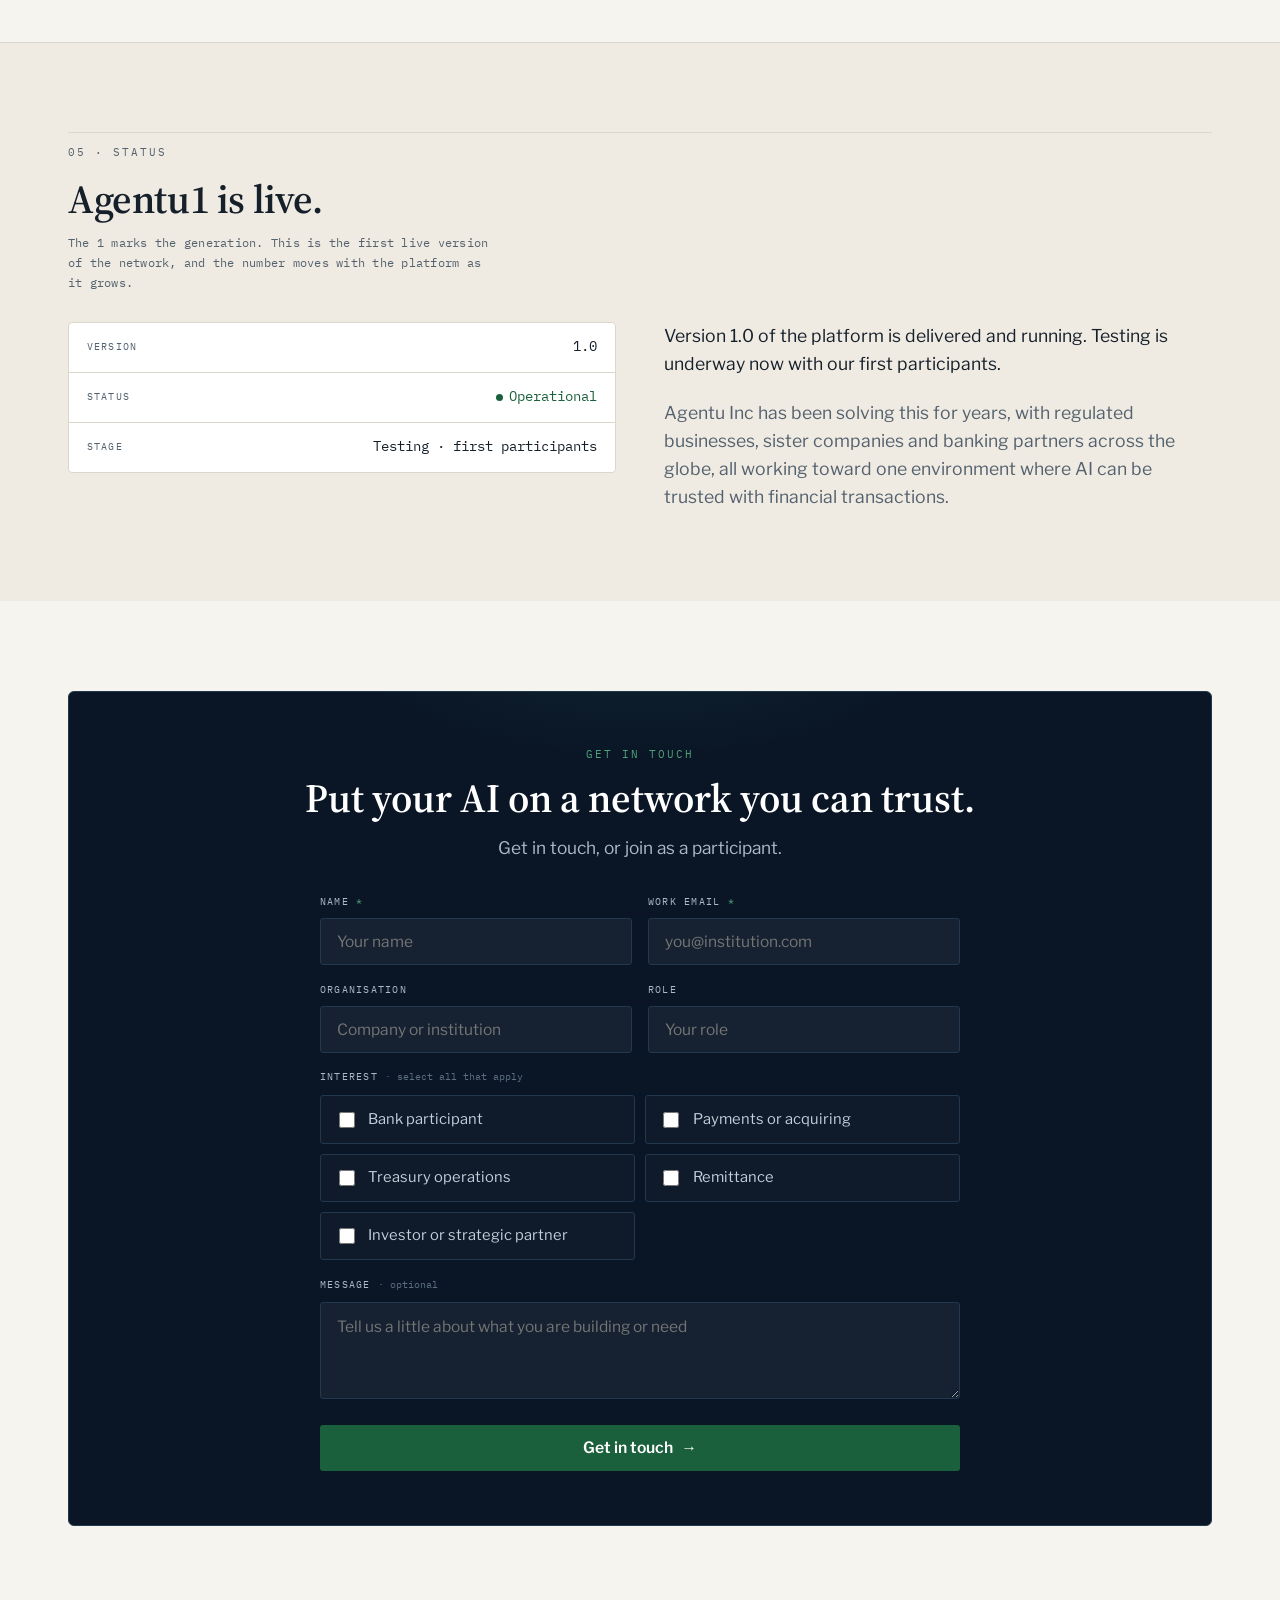
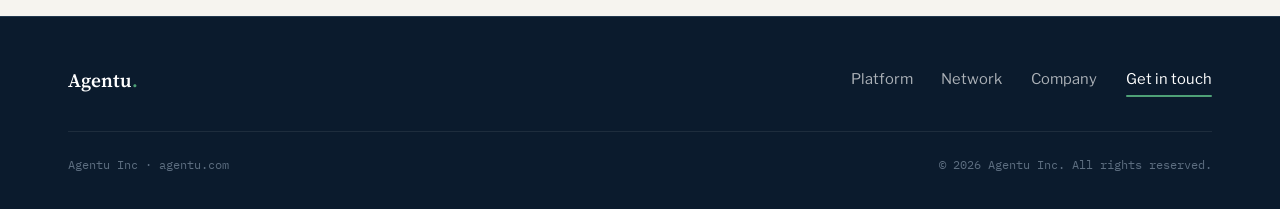
==== commit edab366d: "Prepare consolidated W3C GitHub Pages site" ====
--- a/agentu/index.html
+++ b/agentu/index.html
@@ -4,6 +4,20 @@
 <meta charset="utf-8">
 <meta name="viewport" content="width=device-width, initial-scale=1">
 <title>Agentu - AI you can trust with money</title>
+<meta name="description" content="Agentu is the financial-infrastructure network that lets autonomous AI run banking, payments and treasury operations with every action recorded, monitored and verified.">
+<meta name="theme-color" content="#0B1B2D">
+<link rel="canonical" href="https://fbannachan-del.github.io/w3c/agentu/">
+
+<meta property="og:type" content="website">
+<meta property="og:site_name" content="Agentu">
+<meta property="og:title" content="Agentu - AI you can trust with money">
+<meta property="og:description" content="Financial infrastructure for autonomous AI, with every action recorded, monitored and verified.">
+<meta property="og:url" content="https://fbannachan-del.github.io/w3c/agentu/">
+<meta property="og:locale" content="en_US">
+
+<meta name="twitter:card" content="summary">
+<meta name="twitter:title" content="Agentu - AI you can trust with money">
+<meta name="twitter:description" content="Financial infrastructure for autonomous AI, with every action recorded, monitored and verified.">
 
 <link rel="preconnect" href="https://fonts.googleapis.com">
 <link rel="preconnect" href="https://fonts.gstatic.com" crossorigin>
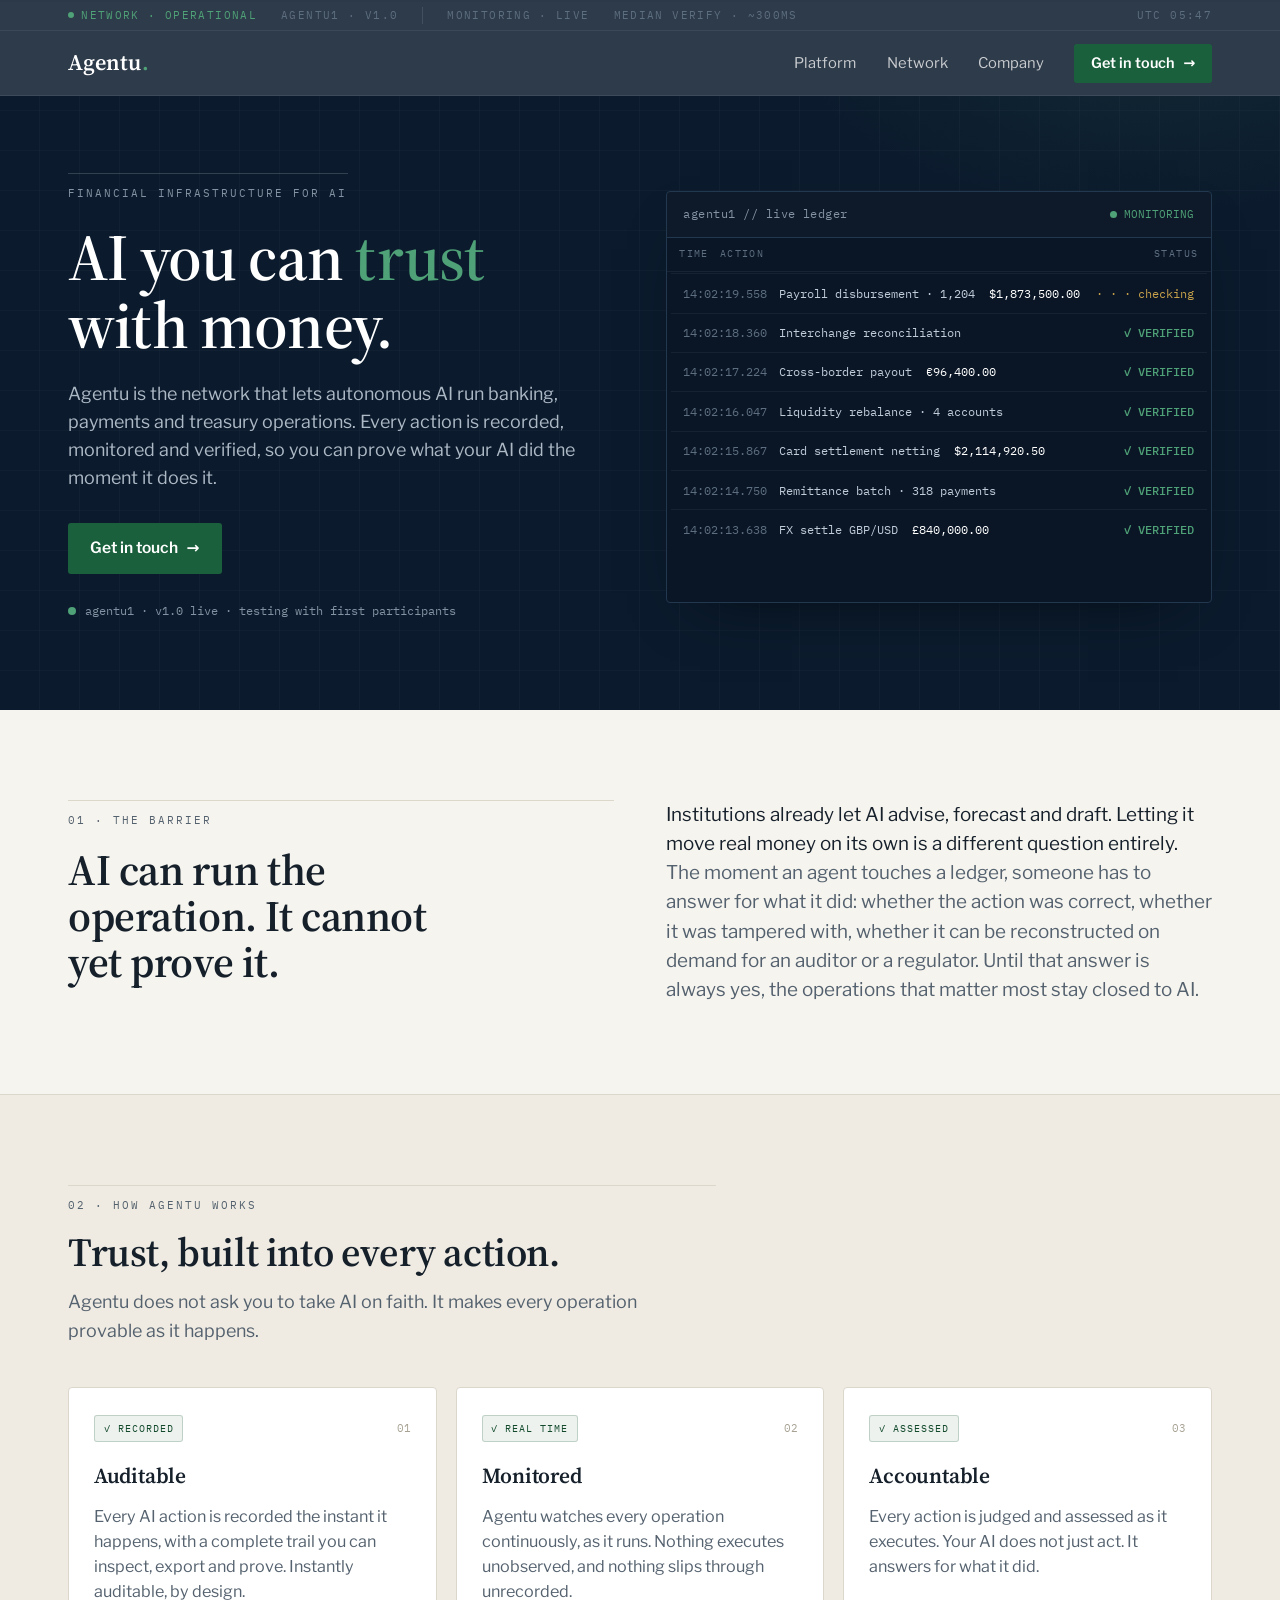
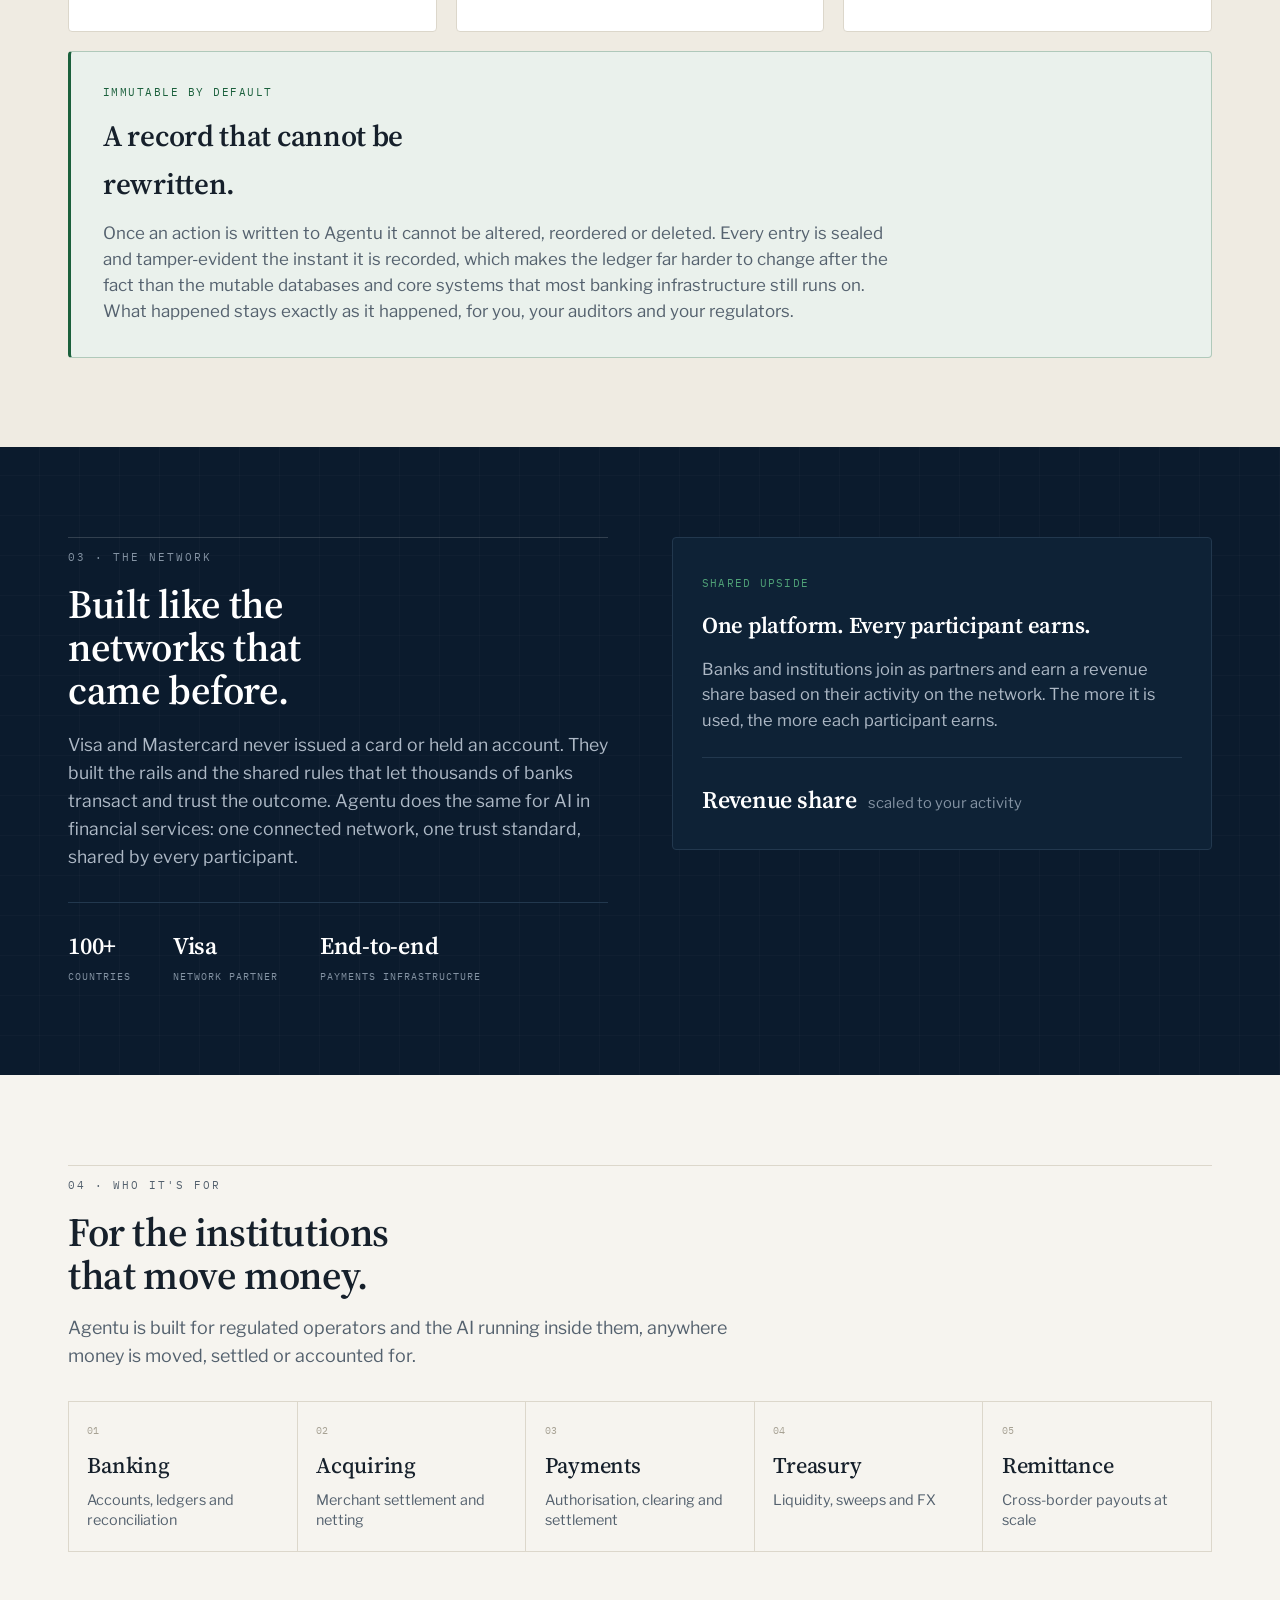
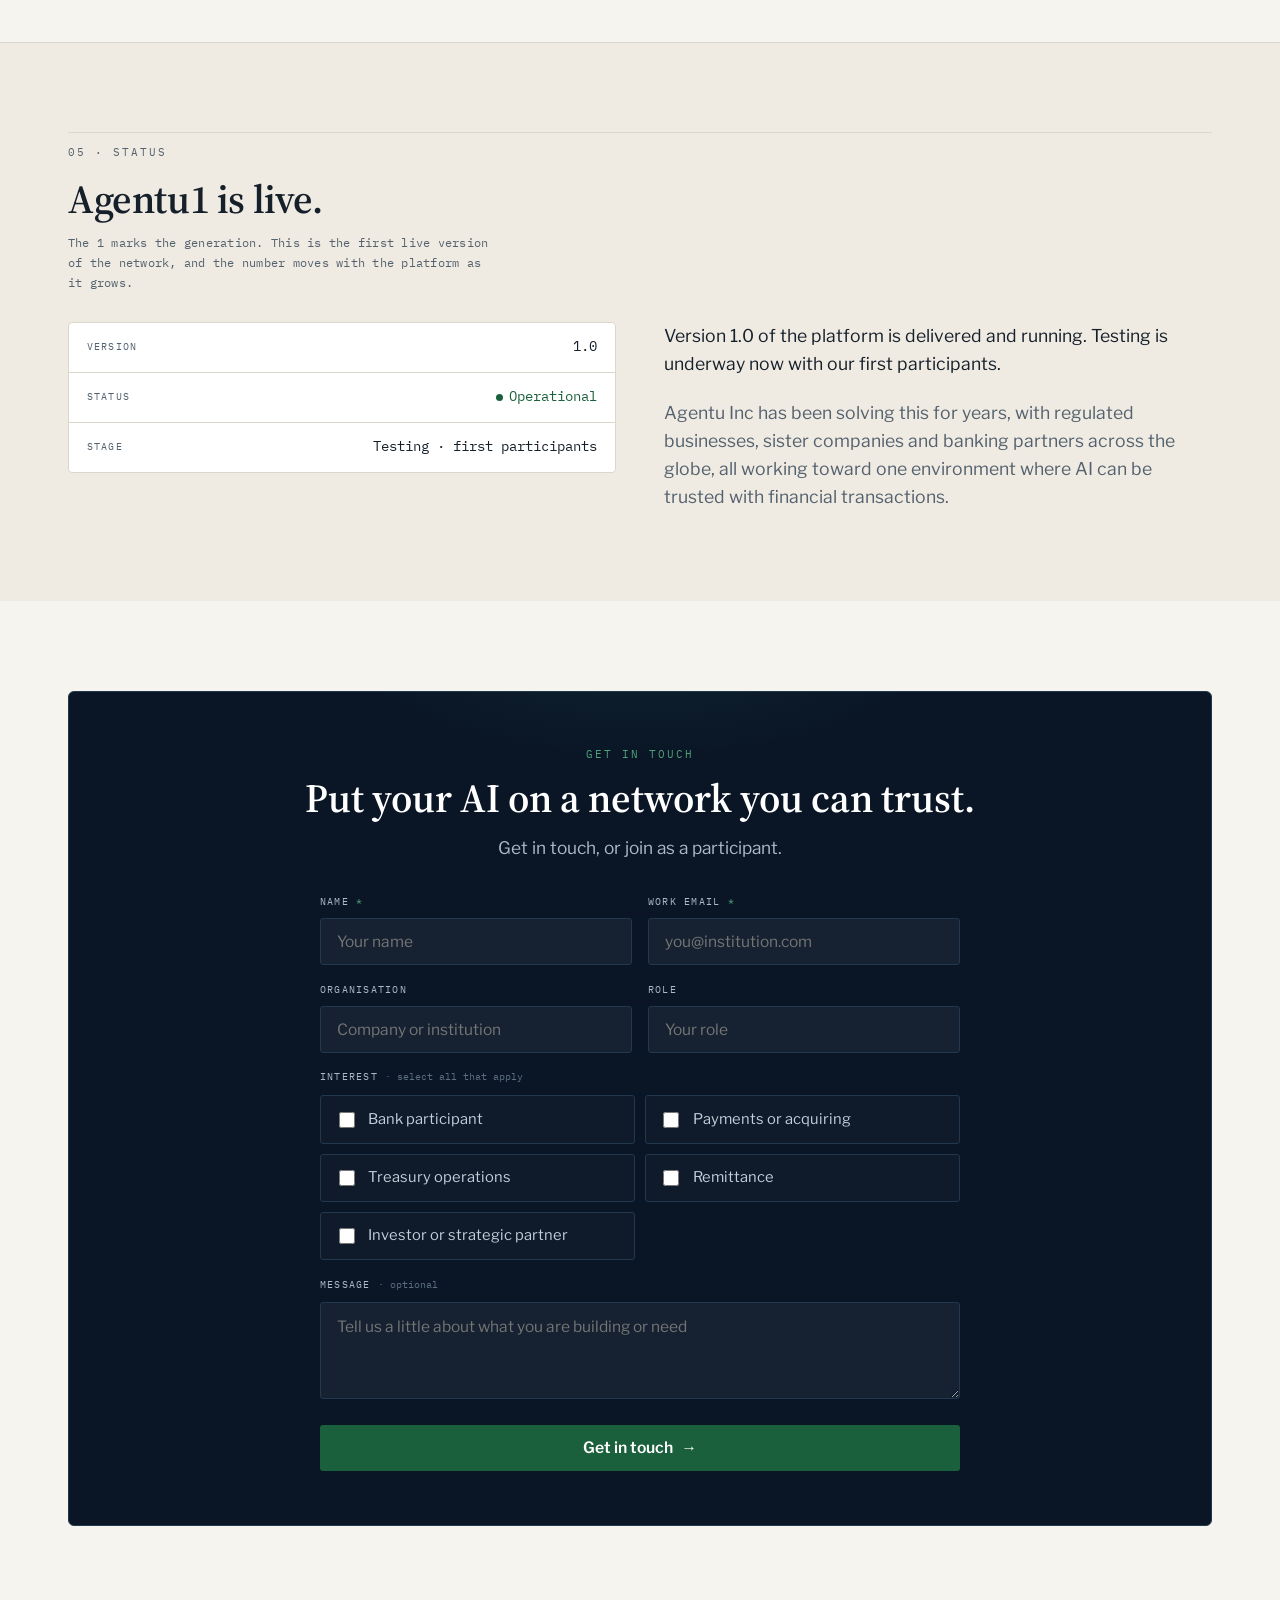
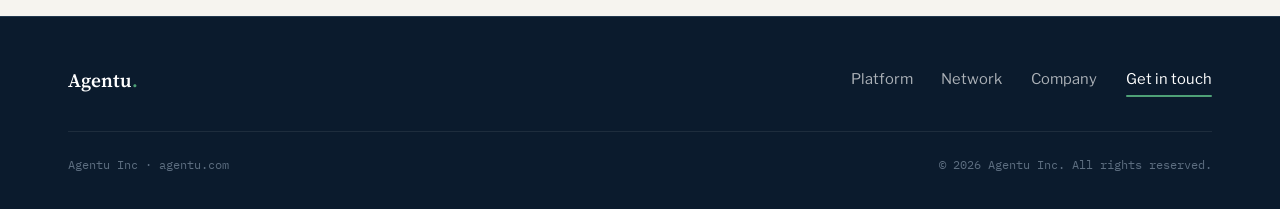
==== commit 45a66087: "Target the new W3C GitHub Pages account" ====
--- a/agentu/index.html
+++ b/agentu/index.html
@@ -6,13 +6,13 @@
 <title>Agentu - AI you can trust with money</title>
 <meta name="description" content="Agentu is the financial-infrastructure network that lets autonomous AI run banking, payments and treasury operations with every action recorded, monitored and verified.">
 <meta name="theme-color" content="#0B1B2D">
-<link rel="canonical" href="https://fbannachan-del.github.io/w3c/agentu/">
+<link rel="canonical" href="https://frankiew3c.github.io/agentu/">
 
 <meta property="og:type" content="website">
 <meta property="og:site_name" content="Agentu">
 <meta property="og:title" content="Agentu - AI you can trust with money">
 <meta property="og:description" content="Financial infrastructure for autonomous AI, with every action recorded, monitored and verified.">
-<meta property="og:url" content="https://fbannachan-del.github.io/w3c/agentu/">
+<meta property="og:url" content="https://frankiew3c.github.io/agentu/">
 <meta property="og:locale" content="en_US">
 
 <meta name="twitter:card" content="summary">
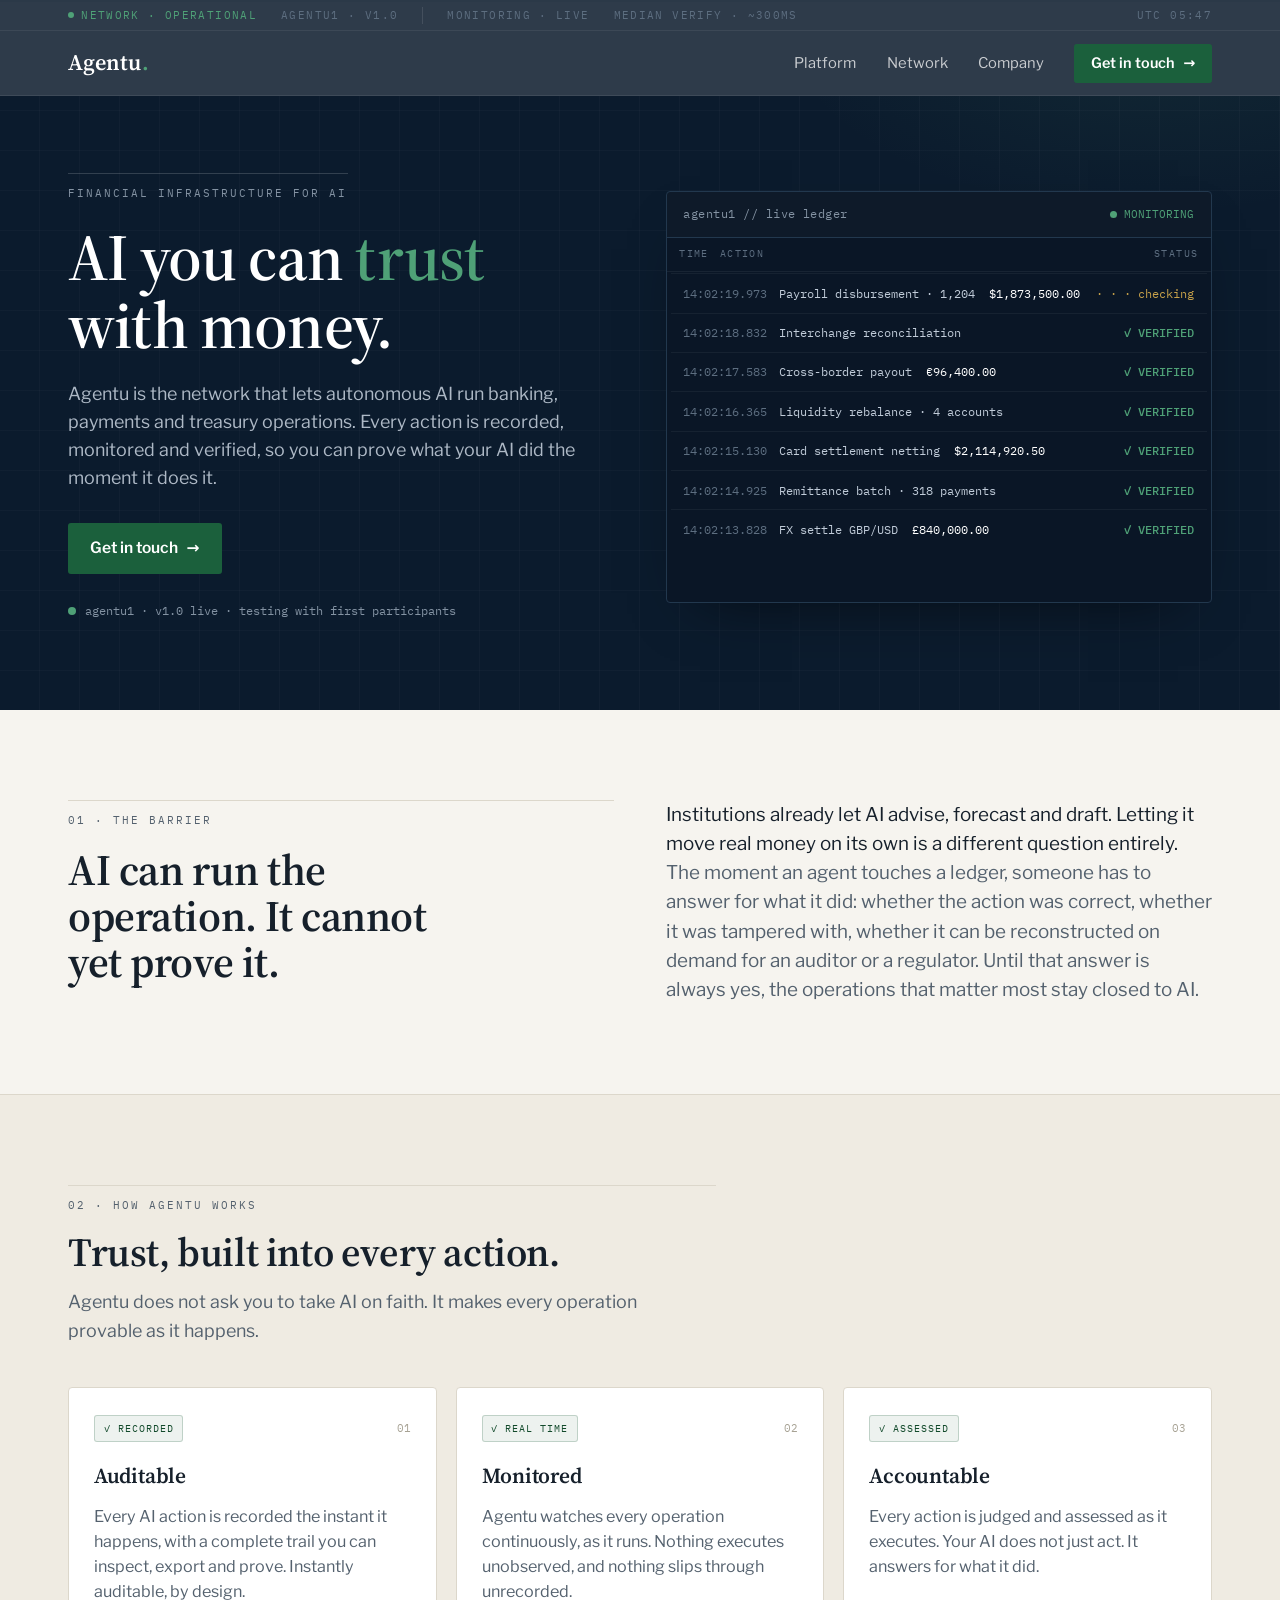
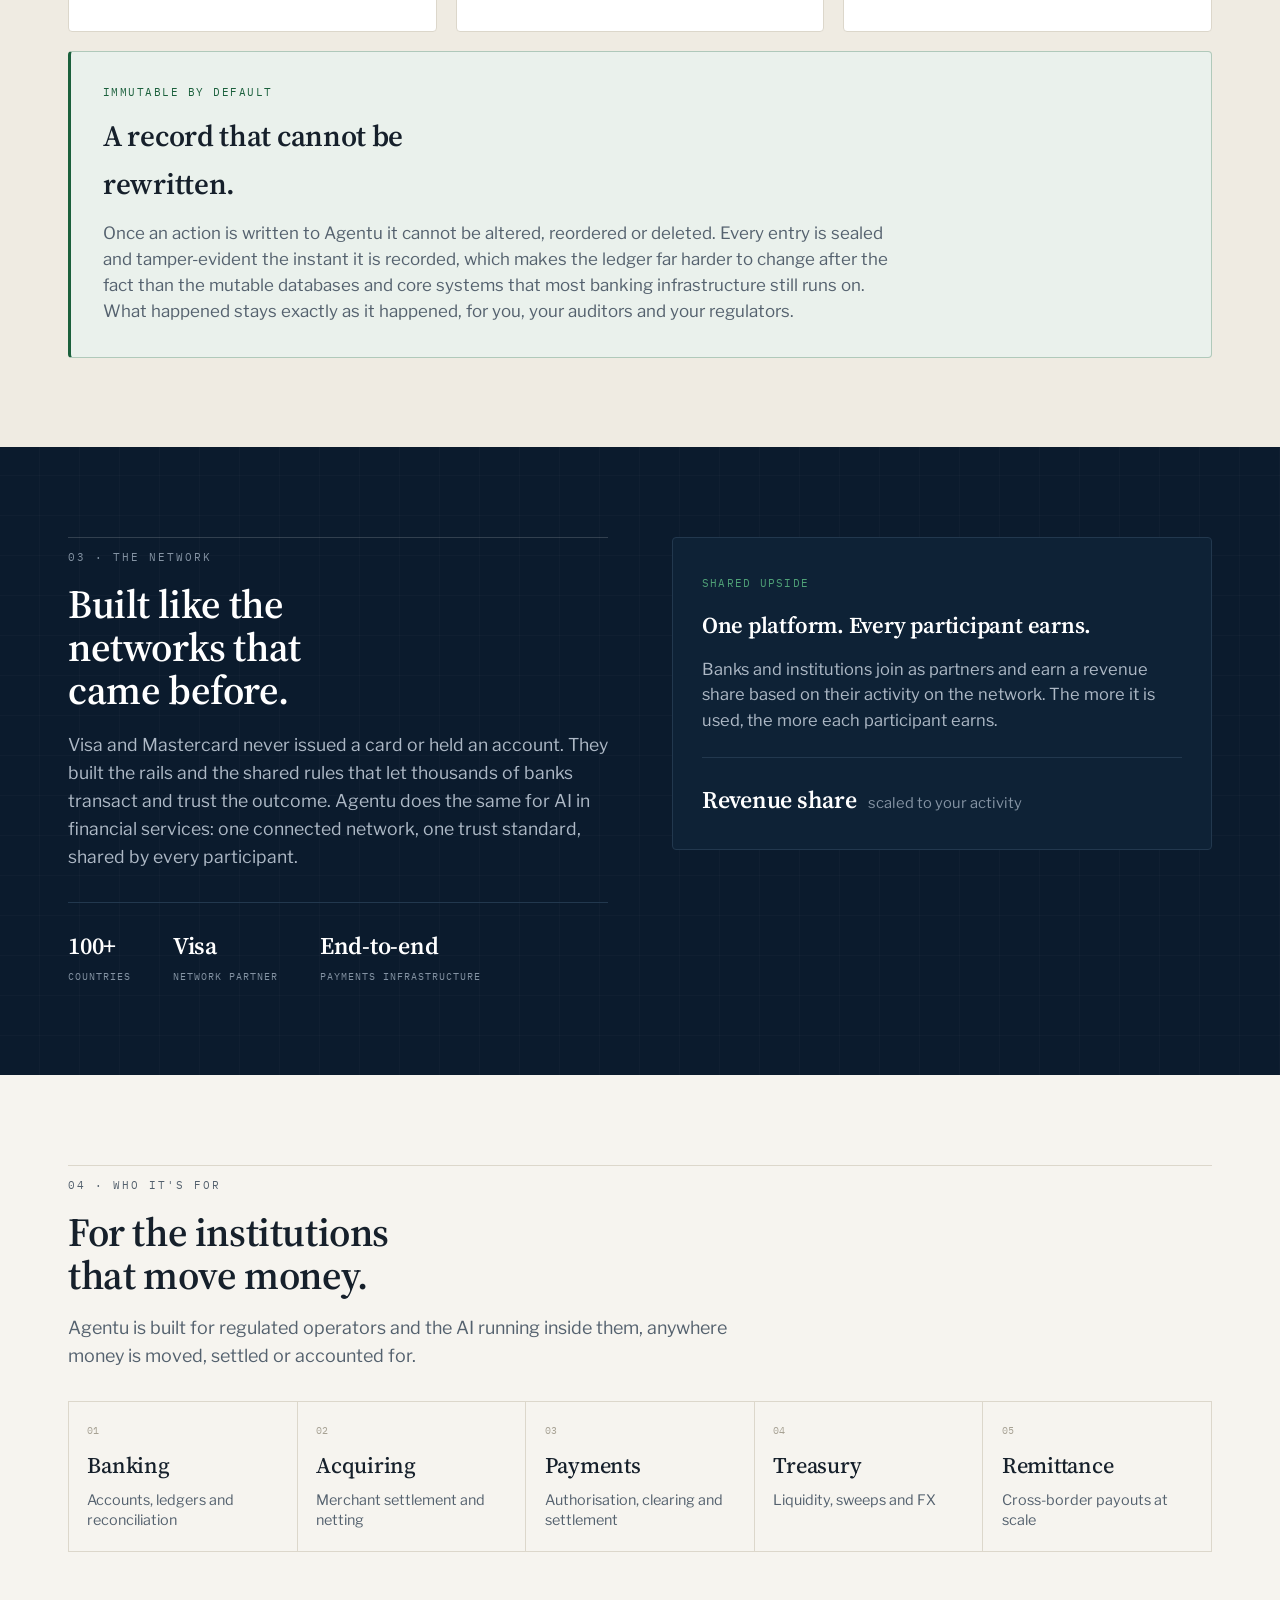
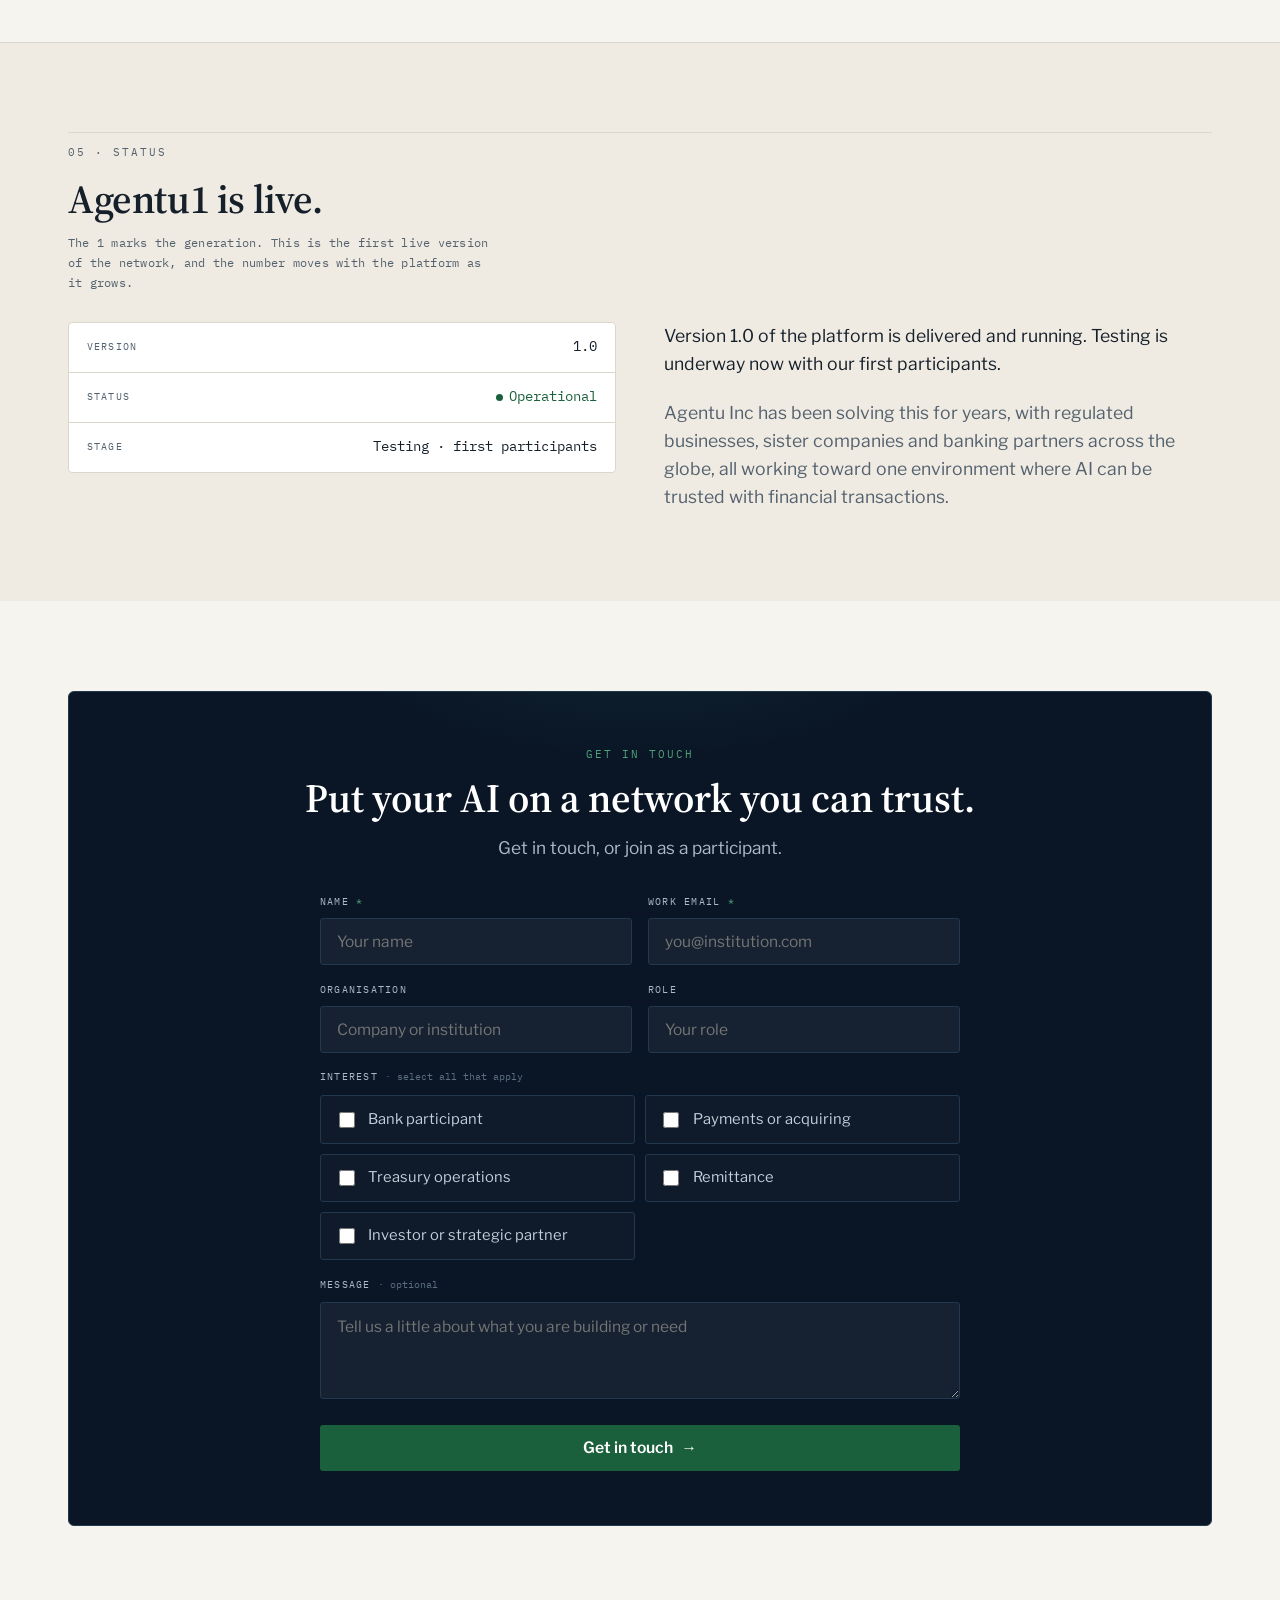
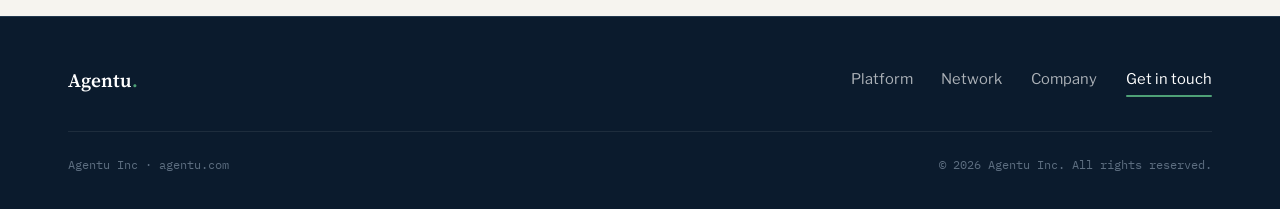
==== commit 773c286e: "Use W3C-branded public URLs" ====
--- a/agentu/index.html
+++ b/agentu/index.html
@@ -6,13 +6,13 @@
 <title>Agentu - AI you can trust with money</title>
 <meta name="description" content="Agentu is the financial-infrastructure network that lets autonomous AI run banking, payments and treasury operations with every action recorded, monitored and verified.">
 <meta name="theme-color" content="#0B1B2D">
-<link rel="canonical" href="https://frankiew3c.github.io/agentu/">
+<link rel="canonical" href="https://www.w3ccorp.com/agentu/">
 
 <meta property="og:type" content="website">
 <meta property="og:site_name" content="Agentu">
 <meta property="og:title" content="Agentu - AI you can trust with money">
 <meta property="og:description" content="Financial infrastructure for autonomous AI, with every action recorded, monitored and verified.">
-<meta property="og:url" content="https://frankiew3c.github.io/agentu/">
+<meta property="og:url" content="https://www.w3ccorp.com/agentu/">
 <meta property="og:locale" content="en_US">
 
 <meta name="twitter:card" content="summary">
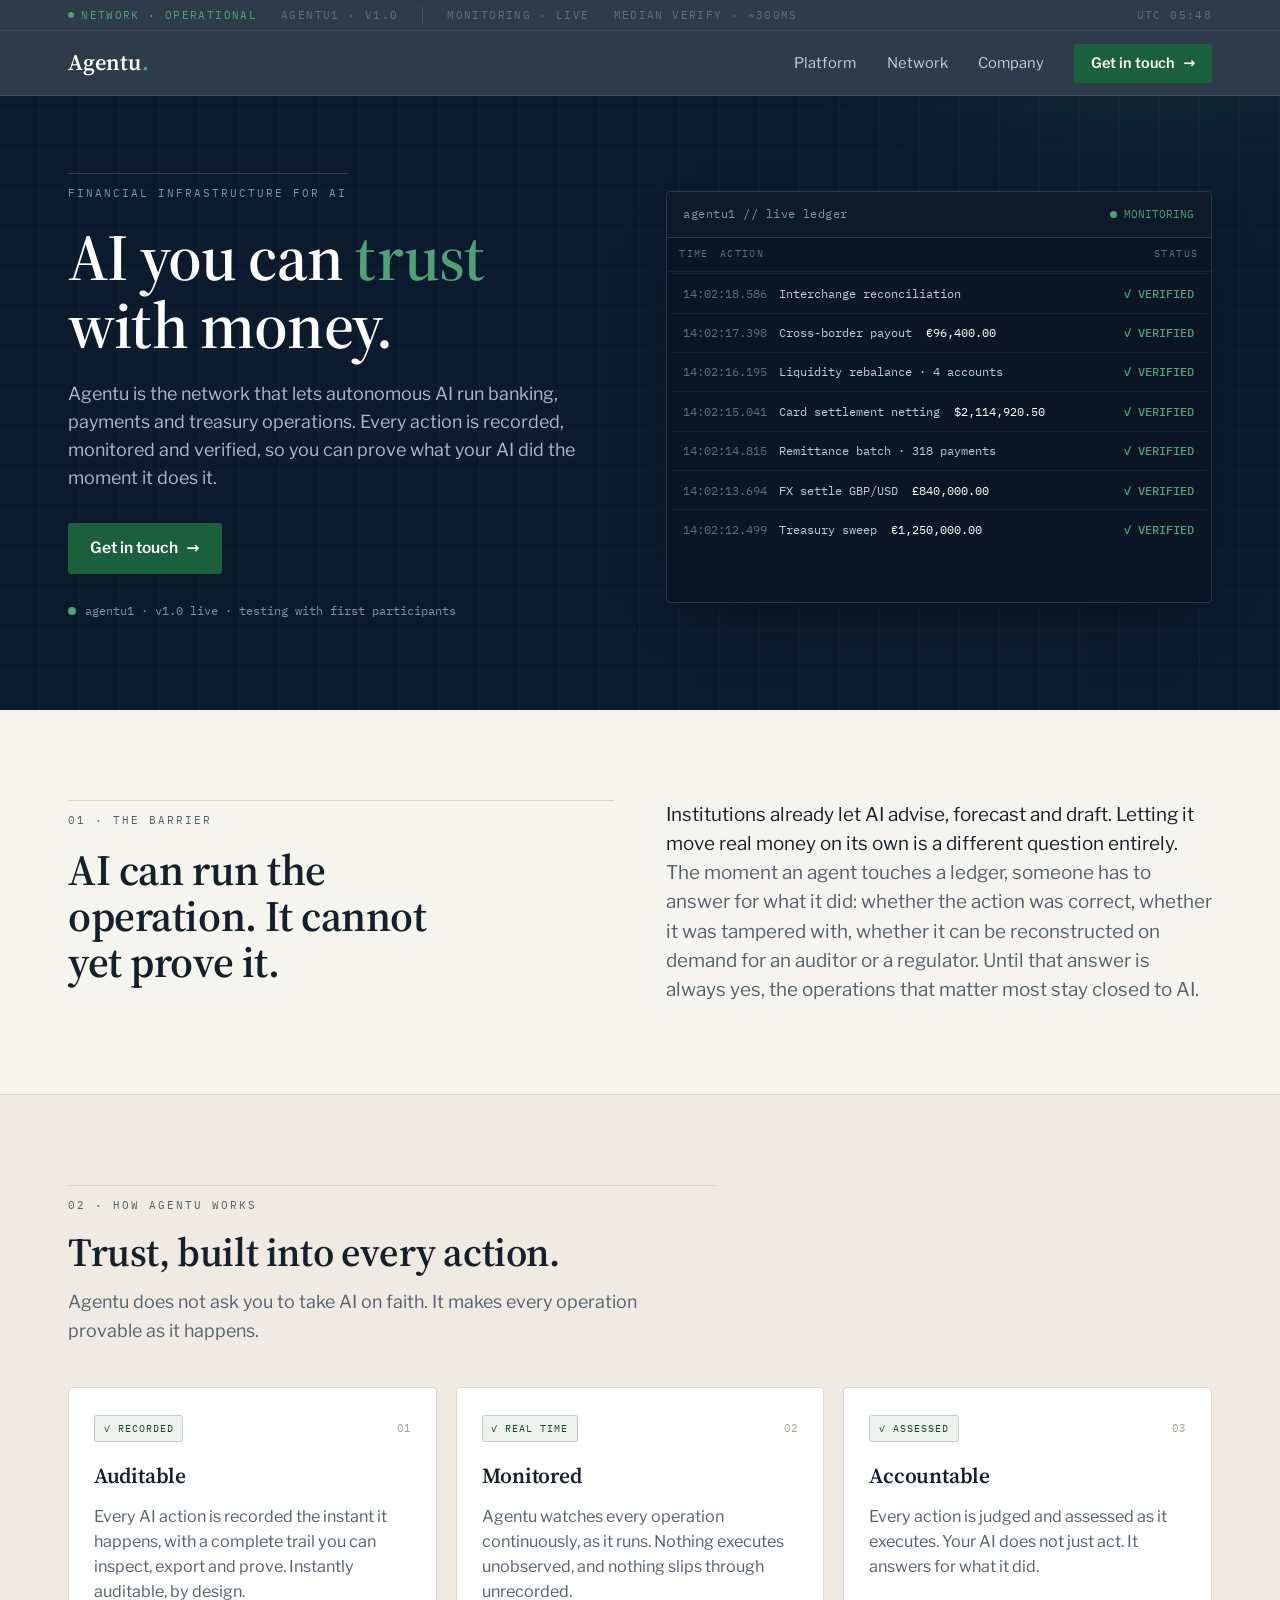
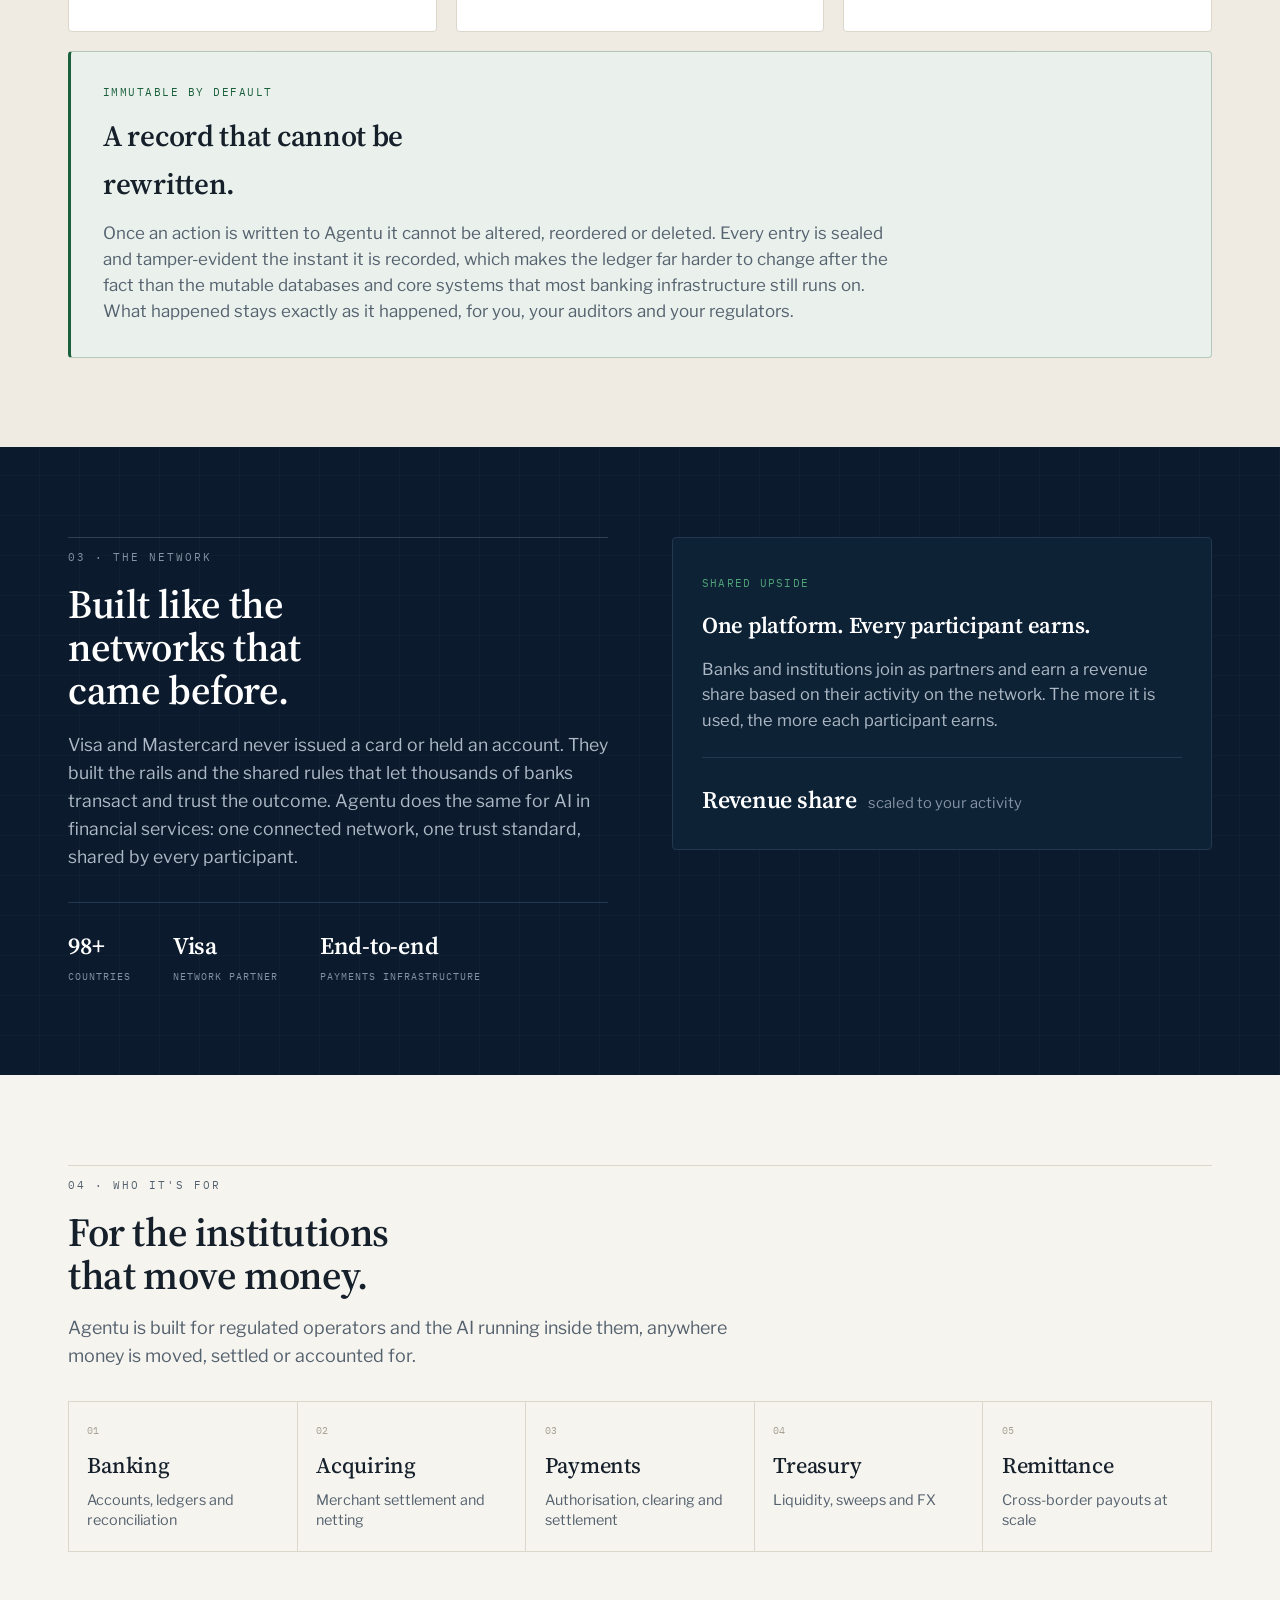
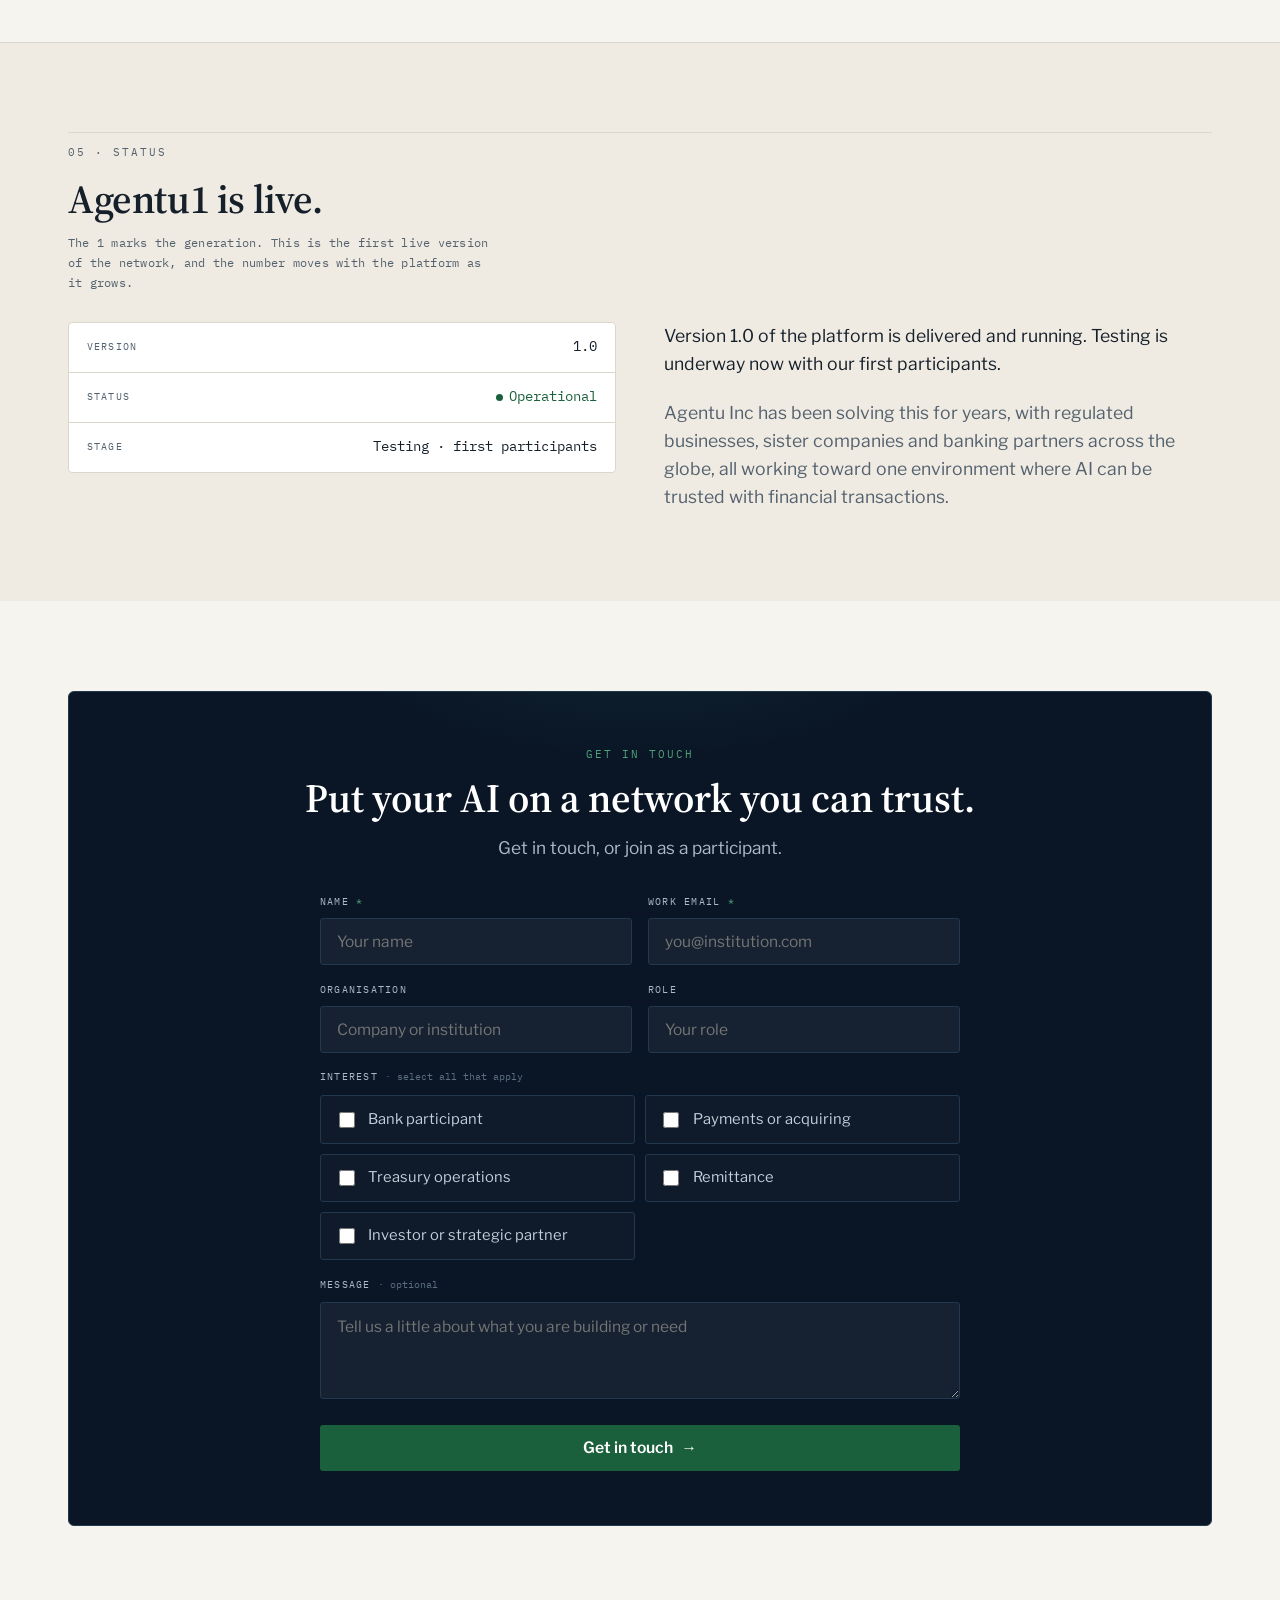
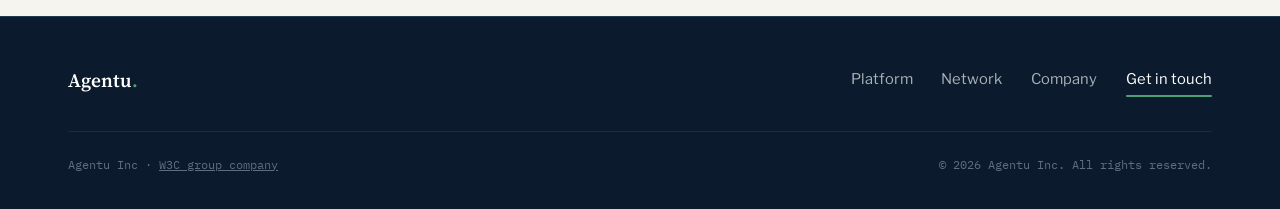
==== commit bf769423: "Align remaining links with W3C branding" ====
--- a/agentu/index.html
+++ b/agentu/index.html
@@ -323,7 +323,7 @@
         </div>
       </div>
       <div style="margin-top:2.2rem;padding-top:1.5rem;border-top:1px solid rgba(255,255,255,.08);display:flex;justify-content:space-between;gap:1rem;flex-wrap:wrap;font-family:'IBM Plex Mono',monospace;font-size:.72rem;color:#5d6e80">
-        <span>Agentu Inc · agentu.com</span>
+        <span>Agentu Inc · <a href="../" style="color:inherit">W3C group company</a></span>
         <span>© 2026 Agentu Inc. All rights reserved.</span>
       </div>
     </div>
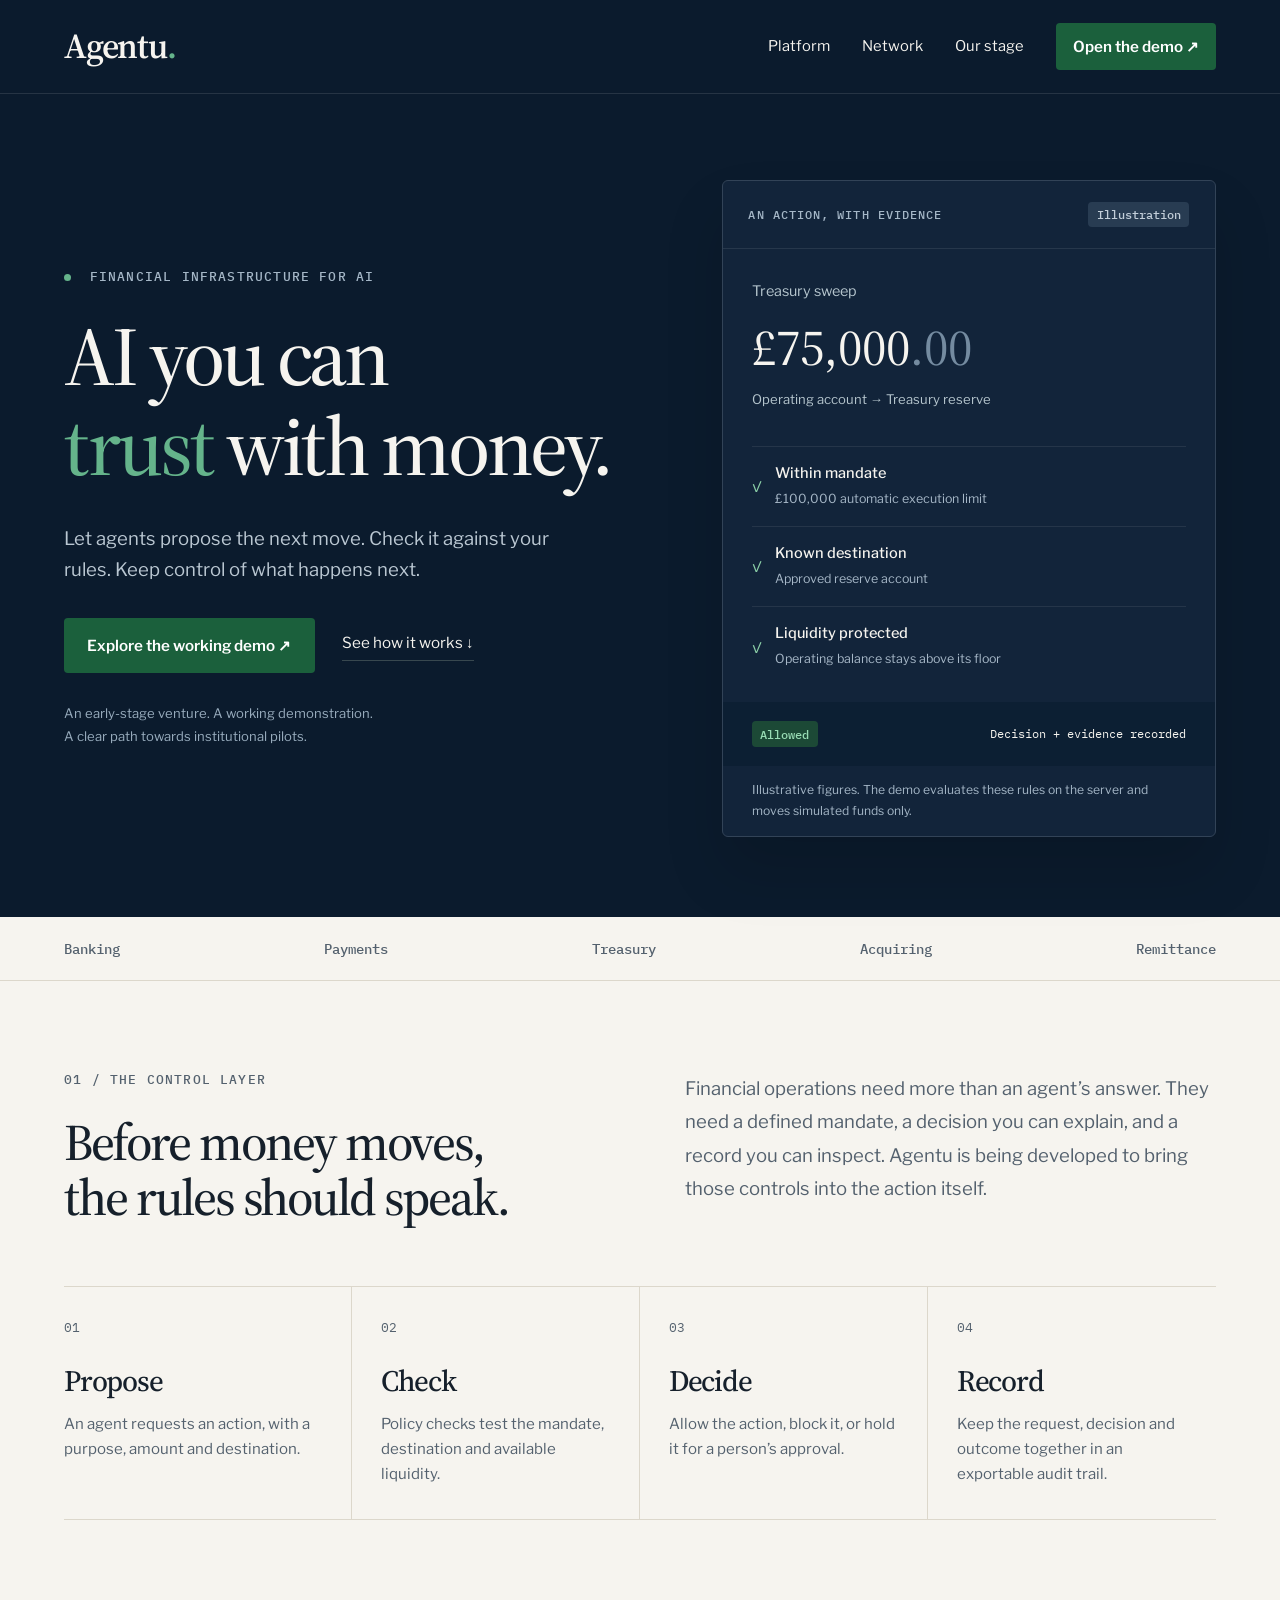
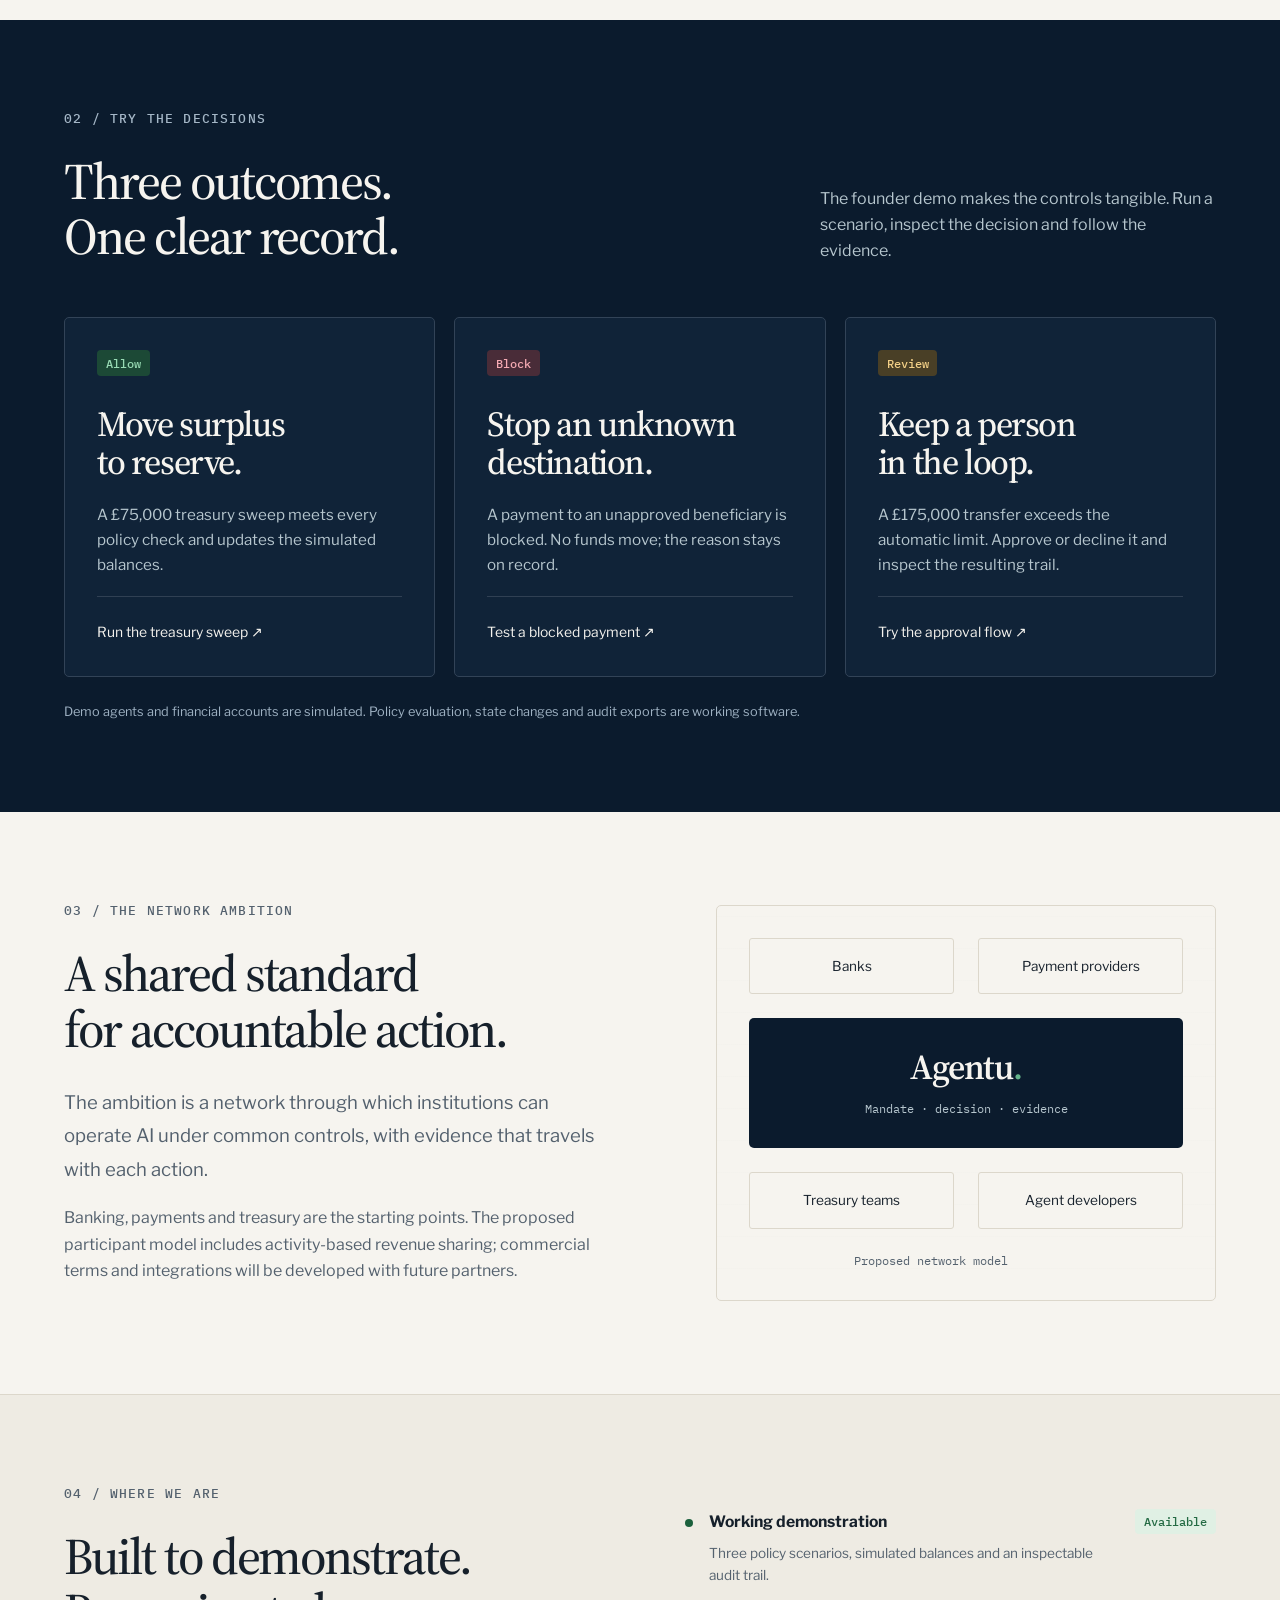
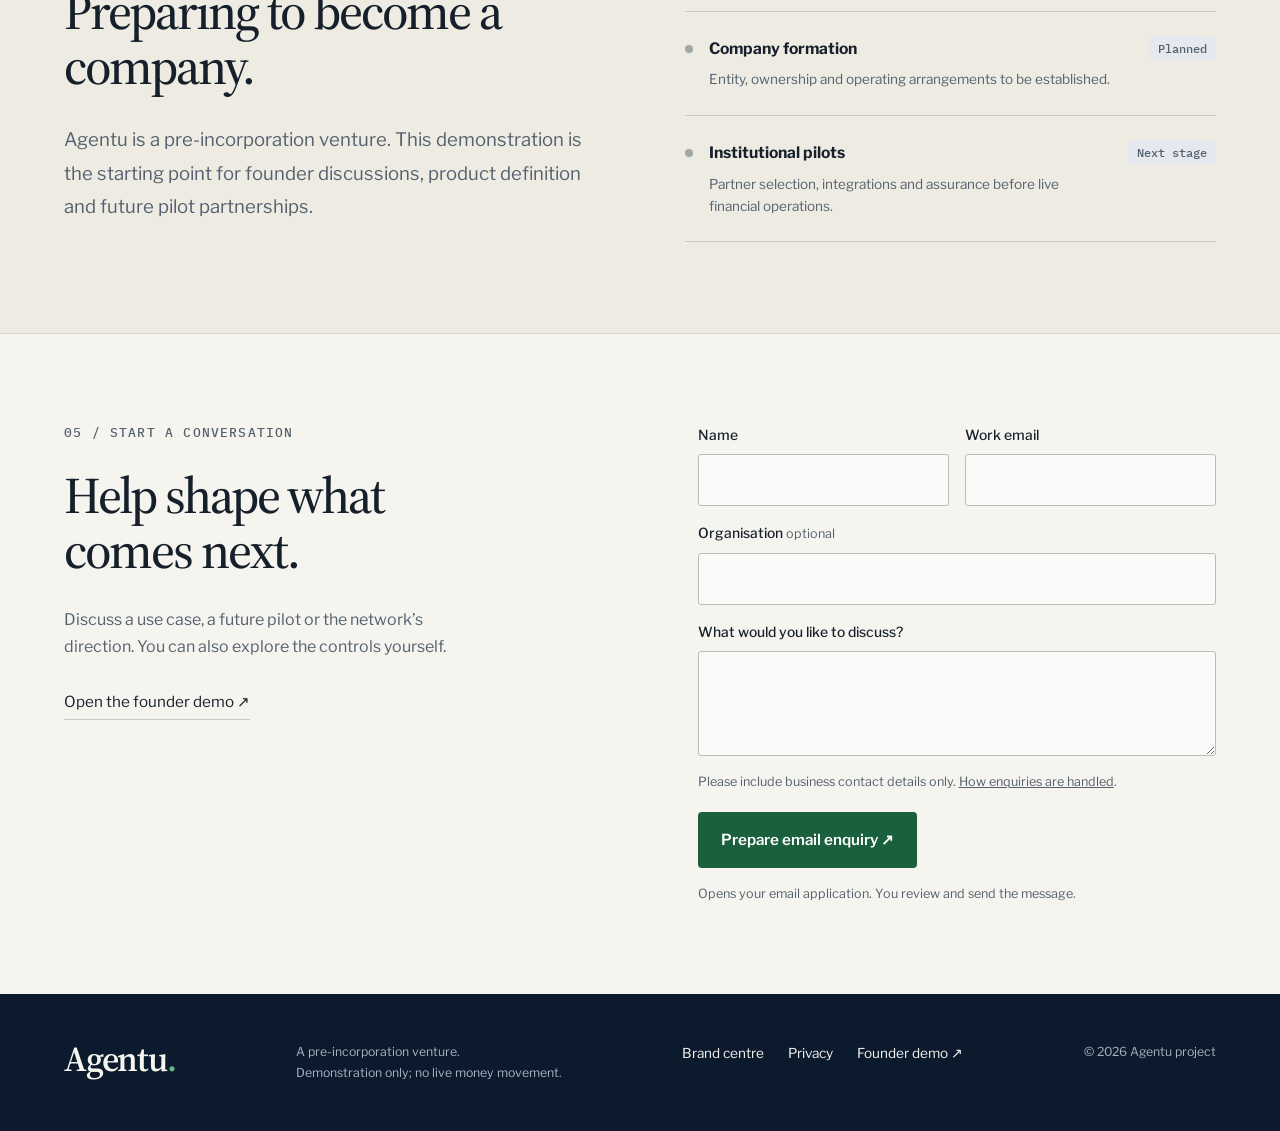
==== commit a5741f0e: "Build Agentu founder demo and isolated AWS deployment foundation" ====
--- a/agentu/index.html
+++ b/agentu/index.html
@@ -1,478 +1,329 @@
-<!DOCTYPE html>
-<html lang="en">
-<head>
-<meta charset="utf-8">
-<meta name="viewport" content="width=device-width, initial-scale=1">
-<title>Agentu - AI you can trust with money</title>
-<meta name="description" content="Agentu is the financial-infrastructure network that lets autonomous AI run banking, payments and treasury operations with every action recorded, monitored and verified.">
-<meta name="theme-color" content="#0B1B2D">
-<link rel="canonical" href="https://www.w3ccorp.com/agentu/">
-
-<meta property="og:type" content="website">
-<meta property="og:site_name" content="Agentu">
-<meta property="og:title" content="Agentu - AI you can trust with money">
-<meta property="og:description" content="Financial infrastructure for autonomous AI, with every action recorded, monitored and verified.">
-<meta property="og:url" content="https://www.w3ccorp.com/agentu/">
-<meta property="og:locale" content="en_US">
-
-<meta name="twitter:card" content="summary">
-<meta name="twitter:title" content="Agentu - AI you can trust with money">
-<meta name="twitter:description" content="Financial infrastructure for autonomous AI, with every action recorded, monitored and verified.">
-
-<link rel="preconnect" href="https://fonts.googleapis.com">
-<link rel="preconnect" href="https://fonts.gstatic.com" crossorigin>
-<link href="https://fonts.googleapis.com/css2?family=Source+Serif+4:opsz,wght@8..60,400..700&family=Libre+Franklin:wght@400;500;600;700&family=IBM+Plex+Mono:wght@400;500;600&display=swap" rel="stylesheet">
-<link rel="icon" href="data:image/svg+xml,%3Csvg%20xmlns='http://www.w3.org/2000/svg'%20viewBox='0%200%2032%2032'%3E%3Crect%20width='32'%20height='32'%20rx='7'%20fill='%230B1B2D'/%3E%3Ctext%20x='15'%20y='23'%20text-anchor='middle'%20font-family='Georgia,serif'%20font-size='20'%20font-weight='700'%3E%3Ctspan%20fill='%23F6F4EF'%3EA%3C/tspan%3E%3Ctspan%20fill='%234FA177'%3E.%3C/tspan%3E%3C/text%3E%3C/svg%3E">
-<style>
-*{box-sizing:border-box}
-body{margin:0;background:#F6F4EF}
-@keyframes pulse{0%{box-shadow:0 0 0 0 rgba(79,161,119,.5)}70%{box-shadow:0 0 0 6px rgba(79,161,119,0)}100%{box-shadow:0 0 0 0 rgba(79,161,119,0)}}
-@keyframes rowin{from{opacity:0;transform:translateY(-7px)}to{opacity:1;transform:none}}
-@keyframes dotcycle{0%{color:#C9A24A;opacity:1}14%{color:#C9A24A;opacity:1}18%{opacity:.3}22%{color:#C9A24A;opacity:1}36%{color:#C9A24A;opacity:1}42%{color:#4FA177;opacity:1}100%{color:#4FA177;opacity:1}}
-@media(prefers-reduced-motion:reduce){*{animation:none!important}}
-
-.anim [data-reveal]{opacity:0;transform:translateY(20px);transition:opacity .7s cubic-bezier(.22,.61,.36,1),transform .7s cubic-bezier(.22,.61,.36,1)}
-.anim [data-reveal].in{opacity:1;transform:none}
-.fld:focus{border-color:#4FA177;background:rgba(255,255,255,.08);outline:none}
-.chk:hover{border-color:#34557a}
-.btn-sub:hover{background:#23734A}
-
-/* ----- smooth anchored scrolling ----- */
-html{scroll-behavior:smooth}
-@media(prefers-reduced-motion:reduce){html{scroll-behavior:auto}.navlink::after,.btn-cta,.btn-cta .arw,.lift,.lift-d,.cell,#toTop{transition:none!important}}
-section[id]{scroll-margin-top:96px}
-::selection{background:rgba(79,161,119,.26);color:#0B1B2D}
-
-/* ----- keyboard focus rings ----- */
-a:focus-visible,button:focus-visible,input:focus-visible,textarea:focus-visible{outline:2px solid #4FA177;outline-offset:2px}
-.fld:focus-visible{outline:2px solid #4FA177;outline-offset:1px}
-.chk:focus-within{border-color:#4FA177!important;box-shadow:0 0 0 2px rgba(79,161,119,.35)}
-
-/* ----- skip link ----- */
-.skip{position:fixed;top:-64px;left:12px;z-index:80;background:#1B603C;color:#fff;padding:.6rem 1rem;border-radius:4px;font-family:'Libre Franklin',sans-serif;font-weight:600;font-size:.9rem;text-decoration:none;transition:top .22s ease}
-.skip:focus{top:12px}
-
-/* ----- nav links: animated underline + active state ----- */
-.navlink{position:relative;transition:color .2s ease}
-.navlink::after{content:"";position:absolute;left:0;right:0;bottom:-5px;height:2px;border-radius:2px;background:#4FA177;transform:scaleX(0);transform-origin:0 50%;transition:transform .3s cubic-bezier(.22,.61,.36,1)}
-.navlink:hover::after,.navlink.active::after{transform:scaleX(1)}
-.navlink:hover,.navlink.active{color:#fff!important}
-
-/* ----- CTA buttons: lift + sliding arrow ----- */
-.btn-cta{transition:transform .2s ease,background .2s ease,box-shadow .2s ease}
-.btn-cta:hover{background:#23734A!important;transform:translateY(-2px);box-shadow:0 12px 26px -14px rgba(27,96,60,.95)}
-.btn-cta:active{transform:translateY(0)}
-.btn-cta .arw{display:inline-block;margin-left:.5rem;transition:transform .22s ease}
-.btn-cta:hover .arw{transform:translateX(4px)}
-
-/* ----- card / cell hover ----- */
-.lift{transition:transform .3s cubic-bezier(.22,.61,.36,1),box-shadow .3s ease,border-color .3s ease}
-.lift:hover{transform:translateY(-4px);box-shadow:0 20px 44px -26px rgba(11,27,45,.5);border-color:#c4ccbe!important}
-.lift-d{transition:transform .3s cubic-bezier(.22,.61,.36,1),box-shadow .3s ease,border-color .3s ease}
-.lift-d:hover{transform:translateY(-4px);box-shadow:0 22px 50px -28px rgba(0,0,0,.7);border-color:#2f4a64!important}
-.cell{transition:background .25s ease}
-.cell:hover{background:#fff}
-
-/* ----- form validation ----- */
-.fld.invalid{border-color:#C9A24A!important}
-.field-err{display:none;color:#D9A441;font-family:'IBM Plex Mono',monospace;font-size:.66rem;letter-spacing:.02em;margin-top:.45rem}
-.field-err.show{display:block;animation:rowin .3s ease both}
-
-/* ----- back to top ----- */
-#toTop{position:fixed;right:22px;bottom:22px;z-index:55;width:46px;height:46px;border-radius:50%;border:1px solid rgba(255,255,255,.2);background:rgba(11,27,45,.92);color:#fff;display:flex;align-items:center;justify-content:center;cursor:pointer;opacity:0;transform:translateY(14px);pointer-events:none;transition:opacity .3s ease,transform .3s ease,background .2s ease,border-color .2s ease;-webkit-backdrop-filter:blur(8px);backdrop-filter:blur(8px)}
-#toTop.show{opacity:1;transform:none;pointer-events:auto}
-#toTop:hover{background:#1B603C;border-color:#4FA177}
-
-/* ----- ledger verify pulse ----- */
-@keyframes verifyflash{0%{background:rgba(79,161,119,.18)}100%{background:transparent}}
-
-/* ----- responsive header: stack nav cleanly on small screens (inline styles need !important) ----- */
-@media (max-width:640px){
-  #navinner{height:auto!important;flex-direction:column!important;align-items:flex-start!important;gap:.7rem!important;padding-top:.75rem!important;padding-bottom:.9rem!important}
-  #navinner>div{width:100%!important;gap:1.1rem 1.3rem!important}
-  section[id]{scroll-margin-top:120px}
-}
-</style>
-<script>if(window.matchMedia&&!matchMedia('(prefers-reduced-motion:reduce)').matches){document.documentElement.classList.add('anim');}</script>
-</head>
-<body>
-
-<a href="#platform" class="skip">Skip to content</a>
-
-<div data-screen-label="Home" style="background:#F6F4EF;color:#16202B;font-family:'Libre Franklin',system-ui,sans-serif;line-height:1.6;font-size:17px;-webkit-font-smoothing:antialiased;overflow-x:hidden;min-height:100vh">
-
-  <div style="position:fixed;top:0;left:0;right:0;height:2px;z-index:60;pointer-events:none;background:rgba(11,27,45,.06)">
-    <i id="scrollfill" style="display:block;height:100%;width:100%;transform:scaleX(0);transform-origin:0 50%;background:#1B603C"></i>
-  </div>
-
-  <nav id="topnav" style="position:sticky;top:0;z-index:50;background:rgba(11,27,45,.85);backdrop-filter:saturate(140%) blur(12px);-webkit-backdrop-filter:saturate(140%) blur(12px);border-bottom:1px solid rgba(255,255,255,.08);transition:background .3s ease">
-    
-    <div style="border-bottom:1px solid rgba(255,255,255,.07)">
-      <div style="max-width:1200px;margin:0 auto;padding:.42rem 28px;display:flex;align-items:center;gap:1.5rem;flex-wrap:wrap;font-family:'IBM Plex Mono',monospace;font-size:.66rem;letter-spacing:.13em;text-transform:uppercase;color:#8493A3">
-        <span style="display:inline-flex;align-items:center;gap:.45rem;color:#4FA177"><span style="width:6px;height:6px;border-radius:50%;background:#4FA177;animation:pulse 2.2s infinite"></span>Network · Operational</span>
-        <span style="color:#5d6e80">agentu1 · v1.0</span>
-        <span style="color:#5d6e80;border-left:1px solid rgba(255,255,255,.1);padding-left:1.5rem">Monitoring · Live</span>
-        <span style="color:#5d6e80">Median verify · ~300ms</span>
-        <span id="utcclock" style="margin-left:auto;color:#5d6e80">UTC 14:02</span>
+<!doctype html>
+<html lang="en-GB">
+  <head>
+    <meta charset="utf-8" />
+    <meta name="viewport" content="width=device-width, initial-scale=1" />
+    <base href="/agentu/" />
+    <title>Agentu — AI you can trust with money</title>
+    <meta
+      name="description"
+      content="Financial infrastructure for AI. Explore how Agentu checks proposed actions, keeps people in control and records the evidence."
+    />
+    <meta name="theme-color" content="#0b1b2d" />
+    <link rel="icon" href="brand/logos/agentu-favicon.svg" />
+    <link rel="stylesheet" href="site.css" />
+    <script src="site.js" defer></script>
+  </head>
+  <body>
+    <a class="skip" href="#main">Skip to content</a>
+    <header class="site-header">
+      <a class="wordmark" href="./" aria-label="Agentu home"
+        >Agentu<span>.</span></a
+      >
+      <nav aria-label="Main navigation">
+        <a href="#platform">Platform</a><a href="#network">Network</a
+        ><a href="#company">Our stage</a
+        ><a class="button small" href="demo/">Open the demo ↗</a>
+      </nav>
+    </header>
+    <main id="main">
+      <section class="hero section-dark">
+        <div>
+          <p class="eyebrow">
+            <span class="signal"></span> Financial infrastructure for AI
+          </p>
+          <h1>AI you can<br /><em>trust</em> with money.</h1>
+          <p class="lead">
+            Let agents propose the next move. Check it against your rules. Keep
+            control of what happens next.
+          </p>
+          <div class="actions">
+            <a class="button" href="demo/">Explore the working demo ↗</a
+            ><a class="text-link" href="#platform">See how it works ↓</a>
+          </div>
+          <p class="hero-note">
+            An early-stage venture. A working demonstration.<br />A clear path
+            towards institutional pilots.
+          </p>
+        </div>
+        <div class="hero-proof" aria-label="Illustrative treasury decision">
+          <div class="proof-top">
+            <span class="eyebrow">An action, with evidence</span
+            ><span class="badge neutral">Illustration</span>
+          </div>
+          <div class="proof-amount">
+            <span>Treasury sweep</span><strong>£75,000<span>.00</span></strong>
+            <p>Operating account → Treasury reserve</p>
+          </div>
+          <ol class="checks">
+            <li>
+              <span class="check-icon">✓</span>
+              <div>
+                <strong>Within mandate</strong
+                ><span>£100,000 automatic execution limit</span>
+              </div>
+            </li>
+            <li>
+              <span class="check-icon">✓</span>
+              <div>
+                <strong>Known destination</strong
+                ><span>Approved reserve account</span>
+              </div>
+            </li>
+            <li>
+              <span class="check-icon">✓</span>
+              <div>
+                <strong>Liquidity protected</strong
+                ><span>Operating balance stays above its floor</span>
+              </div>
+            </li>
+          </ol>
+          <div class="proof-bottom">
+            <span class="badge success">Allowed</span
+            ><span class="mono">Decision + evidence recorded</span>
+          </div>
+          <p class="proof-caption">
+            Illustrative figures. The demo evaluates these rules on the server
+            and moves simulated funds only.
+          </p>
+        </div>
+      </section>
+      <div class="principle-strip">
+        <span>Banking</span><span>Payments</span><span>Treasury</span
+        ><span>Acquiring</span><span>Remittance</span>
       </div>
-    </div>
-    
-    <div id="navinner" style="max-width:1200px;margin:0 auto;padding:0 28px;height:64px;display:flex;align-items:center;justify-content:space-between;gap:1rem;flex-wrap:wrap">
-      <a href="#top" style="display:flex;align-items:center;color:#fff;text-decoration:none">
-        <span style="font-family:'Source Serif 4',Georgia,serif;font-weight:600;font-size:1.4rem;letter-spacing:.004em;color:#fff">Agentu<span style="color:#4FA177;animation:dotcycle 3s infinite">.</span></span>
-      </a>
-      <div style="display:flex;align-items:center;gap:1.9rem;flex-wrap:wrap">
-        <a href="#platform" class="navlink" style="color:rgba(255,255,255,.74);font-size:.92rem;text-decoration:none">Platform</a>
-        <a href="#network" class="navlink" style="color:rgba(255,255,255,.74);font-size:.92rem;text-decoration:none">Network</a>
-        <a href="#company" class="navlink" style="color:rgba(255,255,255,.74);font-size:.92rem;text-decoration:none">Company</a>
-        <a href="#request" class="btn-cta" style="display:inline-flex;align-items:center;background:#1B603C;color:#fff;font-weight:600;font-size:.9rem;padding:.5rem 1.05rem;border-radius:3px;text-decoration:none">Get in touch<span class="arw" aria-hidden="true">→</span></a>
-      </div>
-    </div>
-  </nav>
-
-  <header id="top" style="position:relative;overflow:hidden;background:#0B1B2D;color:#fff;padding:clamp(3rem,6vw,5.5rem) 0 clamp(3.5rem,7vw,6rem)">
-    <div style="position:absolute;inset:0;pointer-events:none;background-image:repeating-linear-gradient(0deg,transparent 0 39px,rgba(255,255,255,.022) 39px 40px),repeating-linear-gradient(90deg,transparent 0 39px,rgba(255,255,255,.022) 39px 40px)"></div>
-    <div style="position:absolute;inset:0;pointer-events:none;background:radial-gradient(620px 320px at 90% -12%,rgba(79,161,119,.10),transparent 60%)"></div>
-    <div style="position:relative;max-width:1200px;margin:0 auto;padding:0 28px;display:grid;grid-template-columns:repeat(auto-fit,minmax(340px,1fr));gap:clamp(2rem,4vw,3.5rem);align-items:center">
-      <div>
-        <div data-reveal style="display:inline-flex;align-items:center;font-family:'IBM Plex Mono',monospace;font-size:.7rem;letter-spacing:.18em;text-transform:uppercase;color:#8493A3;border-top:1px solid rgba(255,255,255,.16);padding-top:.7rem">Financial infrastructure for AI</div>
-        <h1 data-reveal style="font-family:'Source Serif 4',Georgia,serif;font-weight:600;font-size:clamp(2.5rem,5.2vw,4.1rem);line-height:1.04;letter-spacing:-.012em;margin:1.1rem 0 0">AI you can <span style="color:#4FA177">trust</span><br>with money.</h1>
-        <p data-reveal style="font-size:1.12rem;color:#AEB9C6;max-width:46ch;margin:1.3rem 0 0;line-height:1.55">Agentu is the network that lets autonomous AI run banking, payments and treasury operations. Every action is recorded, monitored and verified, so you can prove what your AI did the moment it does it.</p>
-        <div data-reveal style="display:flex;gap:.8rem;margin-top:2rem;flex-wrap:wrap">
-          <a href="#request" class="btn-cta" style="display:inline-flex;align-items:center;background:#1B603C;color:#fff;font-weight:600;font-size:.97rem;padding:.82rem 1.4rem;border-radius:3px;text-decoration:none">Get in touch<span class="arw" aria-hidden="true">→</span></a>
-        </div>
-        <div data-reveal style="margin-top:1.7rem;font-family:'IBM Plex Mono',monospace;font-size:.74rem;color:#8493A3;display:flex;align-items:center;gap:.55rem"><span style="width:8px;height:8px;border-radius:50%;background:#4FA177;animation:pulse 2.2s infinite"></span>agentu1 · v1.0 live · testing with first participants</div>
-      </div>
-
-      <div data-reveal style="background:#0A1626;border:1px solid #22384E;border-radius:4px;overflow:hidden;box-shadow:0 24px 60px -34px rgba(0,0,0,.7)">
-        <div style="display:flex;align-items:center;justify-content:space-between;padding:.8rem 1.05rem;border-bottom:1px solid #22384E;background:rgba(255,255,255,.015)">
-          <span style="font-family:'IBM Plex Mono',monospace;font-size:.74rem;color:#8493A3;letter-spacing:.04em">agentu1 // live ledger</span>
-          <span style="display:inline-flex;align-items:center;gap:.45rem;font-family:'IBM Plex Mono',monospace;font-size:.68rem;color:#4FA177"><span style="width:7px;height:7px;border-radius:50%;background:#4FA177;animation:pulse 2.2s infinite"></span>MONITORING</span>
-        </div>
-        <div style="display:grid;grid-template-columns:auto 1fr auto;gap:.7rem;padding:.55rem .8rem;border-bottom:1px solid rgba(255,255,255,.06);font-family:'IBM Plex Mono',monospace;font-size:.6rem;letter-spacing:.14em;text-transform:uppercase;color:#5d6e80">
-          <span>Time</span><span>Action</span><span style="justify-self:end">Status</span>
-        </div>
-        <div id="ledger" style="padding:.1rem .25rem;min-height:330px"></div>
-      </div>
-    </div>
-  </header>
-
-  <section id="platform" style="background:#F6F4EF;padding:clamp(3.5rem,7vw,6rem) 0">
-    <div style="max-width:1200px;margin:0 auto;padding:0 28px">
-      <div style="display:grid;grid-template-columns:repeat(auto-fit,minmax(290px,1fr));gap:clamp(1.6rem,4vw,3.5rem)">
-        <div data-reveal>
-          <div style="font-family:'IBM Plex Mono',monospace;font-size:.7rem;letter-spacing:.18em;text-transform:uppercase;color:#54616E;border-top:1px solid #DCD7CB;padding-top:.7rem">01 · The barrier</div>
-          <h2 style="font-family:'Source Serif 4',Georgia,serif;font-weight:600;font-size:clamp(1.9rem,3.4vw,2.7rem);line-height:1.06;letter-spacing:-.01em;margin:1.1rem 0 0;max-width:19ch">AI can run the operation. It cannot yet prove it.</h2>
-        </div>
-        <div data-reveal style="align-self:end">
-          <p style="font-size:1.18rem;line-height:1.55;color:#16202B;max-width:56ch;margin:0">Institutions already let AI advise, forecast and draft. Letting it move real money on its own is a different question entirely. <span style="color:#54616E">The moment an agent touches a ledger, someone has to answer for what it did: whether the action was correct, whether it was tampered with, whether it can be reconstructed on demand for an auditor or a regulator. Until that answer is always yes, the operations that matter most stay closed to AI.</span></p>
-        </div>
-      </div>
-    </div>
-  </section>
-
-  <section style="background:#EFEBE2;padding:clamp(3.5rem,7vw,6rem) 0;border-top:1px solid #DCD7CB">
-    <div style="max-width:1200px;margin:0 auto;padding:0 28px">
-      <div data-reveal style="max-width:54ch">
-        <div style="font-family:'IBM Plex Mono',monospace;font-size:.7rem;letter-spacing:.18em;text-transform:uppercase;color:#54616E;border-top:1px solid #DCD7CB;padding-top:.7rem">02 · How Agentu works</div>
-        <h2 style="font-family:'Source Serif 4',Georgia,serif;font-weight:600;font-size:clamp(1.8rem,3.2vw,2.5rem);line-height:1.07;letter-spacing:-.01em;margin:1rem 0 .9rem">Trust, built into every action.</h2>
-        <p style="font-size:1.12rem;color:#54616E;margin:0;max-width:48ch">Agentu does not ask you to take AI on faith. It makes every operation provable as it happens.</p>
-      </div>
-      <div style="display:grid;grid-template-columns:repeat(auto-fit,minmax(244px,1fr));gap:1.2rem;margin-top:2.6rem">
-        <div data-reveal class="lift" style="background:#fff;border:1px solid #DCD7CB;border-radius:4px;padding:1.7rem 1.55rem">
-          <div style="display:flex;align-items:center;justify-content:space-between;margin-bottom:1.05rem">
-            <span style="display:inline-flex;align-items:center;gap:.35rem;font-family:'IBM Plex Mono',monospace;font-size:.63rem;letter-spacing:.1em;text-transform:uppercase;color:#124A2B;background:rgba(27,96,60,.08);border:1px solid rgba(27,96,60,.22);padding:.28rem .55rem;border-radius:3px">✓ Recorded</span>
-            <span style="font-family:'IBM Plex Mono',monospace;font-size:.7rem;color:#A7A294">01</span>
-          </div>
-          <h3 style="font-family:'Source Serif 4',Georgia,serif;font-weight:600;font-size:1.34rem;letter-spacing:-.01em;margin:0">Auditable</h3>
-          <p style="margin:.65rem 0 0;color:#54616E;font-size:1.01rem;line-height:1.55">Every AI action is recorded the instant it happens, with a complete trail you can inspect, export and prove. Instantly auditable, by design.</p>
-        </div>
-        <div data-reveal class="lift" style="background:#fff;border:1px solid #DCD7CB;border-radius:4px;padding:1.7rem 1.55rem">
-          <div style="display:flex;align-items:center;justify-content:space-between;margin-bottom:1.05rem">
-            <span style="display:inline-flex;align-items:center;gap:.35rem;font-family:'IBM Plex Mono',monospace;font-size:.63rem;letter-spacing:.1em;text-transform:uppercase;color:#124A2B;background:rgba(27,96,60,.08);border:1px solid rgba(27,96,60,.22);padding:.28rem .55rem;border-radius:3px">✓ Real time</span>
-            <span style="font-family:'IBM Plex Mono',monospace;font-size:.7rem;color:#A7A294">02</span>
-          </div>
-          <h3 style="font-family:'Source Serif 4',Georgia,serif;font-weight:600;font-size:1.34rem;letter-spacing:-.01em;margin:0">Monitored</h3>
-          <p style="margin:.65rem 0 0;color:#54616E;font-size:1.01rem;line-height:1.55">Agentu watches every operation continuously, as it runs. Nothing executes unobserved, and nothing slips through unrecorded.</p>
-        </div>
-        <div data-reveal class="lift" style="background:#fff;border:1px solid #DCD7CB;border-radius:4px;padding:1.7rem 1.55rem">
-          <div style="display:flex;align-items:center;justify-content:space-between;margin-bottom:1.05rem">
-            <span style="display:inline-flex;align-items:center;gap:.35rem;font-family:'IBM Plex Mono',monospace;font-size:.63rem;letter-spacing:.1em;text-transform:uppercase;color:#124A2B;background:rgba(27,96,60,.08);border:1px solid rgba(27,96,60,.22);padding:.28rem .55rem;border-radius:3px">✓ Assessed</span>
-            <span style="font-family:'IBM Plex Mono',monospace;font-size:.7rem;color:#A7A294">03</span>
-          </div>
-          <h3 style="font-family:'Source Serif 4',Georgia,serif;font-weight:600;font-size:1.34rem;letter-spacing:-.01em;margin:0">Accountable</h3>
-          <p style="margin:.65rem 0 0;color:#54616E;font-size:1.01rem;line-height:1.55">Every action is judged and assessed as it executes. Your AI does not just act. It answers for what it did.</p>
-        </div>
-      </div>
-      <div data-reveal style="margin-top:1.2rem;background:#EAF1EC;border:1px solid rgba(27,96,60,.28);border-left:3px solid #1B603C;border-radius:4px;padding:clamp(1.5rem,3vw,2rem)">
-        <div style="font-family:'IBM Plex Mono',monospace;font-size:.66rem;letter-spacing:.14em;text-transform:uppercase;color:#1B603C">Immutable by default</div>
-        <h3 style="font-family:'Source Serif 4',Georgia,serif;font-weight:600;font-size:clamp(1.4rem,2.6vw,1.85rem);letter-spacing:-.01em;color:#16202B;margin:.7rem 0 0;max-width:24ch">A record that cannot be rewritten.</h3>
-        <p style="font-size:1.06rem;color:#54616E;line-height:1.55;margin:.8rem 0 0;max-width:66ch">Once an action is written to Agentu it cannot be altered, reordered or deleted. Every entry is sealed and tamper-evident the instant it is recorded, which makes the ledger far harder to change after the fact than the mutable databases and core systems that most banking infrastructure still runs on. What happened stays exactly as it happened, for you, your auditors and your regulators.</p>
-      </div>
-    </div>
-  </section>
-
-  <section id="network" style="position:relative;overflow:hidden;background:#0B1B2D;color:#fff;padding:clamp(3.5rem,7vw,6rem) 0">
-    <div style="position:absolute;inset:0;pointer-events:none;background-image:repeating-linear-gradient(0deg,transparent 0 39px,rgba(255,255,255,.02) 39px 40px),repeating-linear-gradient(90deg,transparent 0 39px,rgba(255,255,255,.02) 39px 40px)"></div>
-    <div style="position:relative;max-width:1200px;margin:0 auto;padding:0 28px;display:grid;grid-template-columns:repeat(auto-fit,minmax(300px,1fr));gap:clamp(2rem,5vw,4rem);align-items:start">
-      <div data-reveal>
-        <div style="font-family:'IBM Plex Mono',monospace;font-size:.7rem;letter-spacing:.18em;text-transform:uppercase;color:#8493A3;border-top:1px solid rgba(255,255,255,.16);padding-top:.7rem">03 · The network</div>
-        <h2 style="font-family:'Source Serif 4',Georgia,serif;font-weight:600;font-size:clamp(1.8rem,3.2vw,2.5rem);line-height:1.07;letter-spacing:-.01em;margin:1rem 0 0;max-width:16ch;color:#fff">Built like the networks that came before.</h2>
-        <p style="color:#AEB9C6;font-size:1.1rem;margin:1.2rem 0 0;max-width:54ch;line-height:1.6">Visa and Mastercard never issued a card or held an account. They built the rails and the shared rules that let thousands of banks transact and trust the outcome. Agentu does the same for AI in financial services: one connected network, one trust standard, shared by every participant.</p>
-        <div style="display:flex;flex-wrap:wrap;gap:1.4rem 2.6rem;margin-top:1.9rem;padding-top:1.5rem;border-top:1px solid #22384E">
-          <div><div data-count style="font-family:'Source Serif 4',Georgia,serif;font-weight:600;font-size:1.5rem;color:#fff;letter-spacing:-.01em">100+</div><div style="font-family:'IBM Plex Mono',monospace;font-size:.64rem;letter-spacing:.1em;text-transform:uppercase;color:#8493A3;margin-top:.25rem">countries</div></div>
-          <div><div style="font-family:'Source Serif 4',Georgia,serif;font-weight:600;font-size:1.5rem;color:#fff;letter-spacing:-.01em">Visa</div><div style="font-family:'IBM Plex Mono',monospace;font-size:.64rem;letter-spacing:.1em;text-transform:uppercase;color:#8493A3;margin-top:.25rem">network partner</div></div>
-          <div><div style="font-family:'Source Serif 4',Georgia,serif;font-weight:600;font-size:1.5rem;color:#fff;letter-spacing:-.01em">End-to-end</div><div style="font-family:'IBM Plex Mono',monospace;font-size:.64rem;letter-spacing:.1em;text-transform:uppercase;color:#8493A3;margin-top:.25rem">payments infrastructure</div></div>
-        </div>
-      </div>
-      <div data-reveal class="lift-d" style="background:#0E2236;border:1px solid #22384E;border-radius:4px;padding:1.9rem 1.8rem">
-        <span style="font-family:'IBM Plex Mono',monospace;font-size:.66rem;letter-spacing:.12em;text-transform:uppercase;color:#4FA177">Shared upside</span>
-        <h3 style="font-family:'Source Serif 4',Georgia,serif;font-weight:600;color:#fff;font-size:1.42rem;letter-spacing:-.01em;margin:.7rem 0 0">One platform. Every participant earns.</h3>
-        <p style="color:#AEB9C6;margin:.85rem 0 0;font-size:1.03rem;line-height:1.55">Banks and institutions join as partners and earn a revenue share based on their activity on the network. The more it is used, the more each participant earns.</p>
-        <div style="margin-top:1.5rem;padding-top:1.4rem;border-top:1px solid #22384E;display:flex;align-items:baseline;gap:.7rem">
-          <span style="font-family:'Source Serif 4',Georgia,serif;font-weight:600;font-size:1.5rem;color:#fff;letter-spacing:-.01em">Revenue share</span>
-          <span style="color:#8493A3;font-size:.92rem">scaled to your activity</span>
-        </div>
-      </div>
-    </div>
-  </section>
-
-  <section id="company" style="background:#F6F4EF;padding:clamp(3.5rem,7vw,6rem) 0">
-    <div style="max-width:1200px;margin:0 auto;padding:0 28px">
-      <div data-reveal style="font-family:'IBM Plex Mono',monospace;font-size:.7rem;letter-spacing:.18em;text-transform:uppercase;color:#54616E;border-top:1px solid #DCD7CB;padding-top:.7rem">04 · Who it's for</div>
-      <h2 data-reveal style="font-family:'Source Serif 4',Georgia,serif;font-weight:600;font-size:clamp(1.8rem,3.2vw,2.5rem);line-height:1.07;letter-spacing:-.01em;margin:1rem 0 0;max-width:18ch">For the institutions that move money.</h2>
-      <p data-reveal style="font-size:1.12rem;color:#54616E;margin:1.1rem 0 0;max-width:56ch;line-height:1.55">Agentu is built for regulated operators and the AI running inside them, anywhere money is moved, settled or accounted for.</p>
-      <div data-reveal style="display:grid;grid-template-columns:repeat(auto-fit,minmax(170px,1fr));border-top:1px solid #DCD7CB;border-left:1px solid #DCD7CB;margin-top:2rem">
-        <div class="cell" style="padding:1.3rem 1.15rem;border-right:1px solid #DCD7CB;border-bottom:1px solid #DCD7CB"><div style="font-family:'IBM Plex Mono',monospace;font-size:.64rem;color:#A7A294;margin-bottom:.5rem">01</div><div style="font-family:'Source Serif 4',Georgia,serif;font-weight:500;font-size:1.4rem;letter-spacing:-.01em;color:#16202B">Banking</div><div style="font-size:.9rem;color:#54616E;margin-top:.4rem;line-height:1.4">Accounts, ledgers and reconciliation</div></div>
-        <div class="cell" style="padding:1.3rem 1.15rem;border-right:1px solid #DCD7CB;border-bottom:1px solid #DCD7CB"><div style="font-family:'IBM Plex Mono',monospace;font-size:.64rem;color:#A7A294;margin-bottom:.5rem">02</div><div style="font-family:'Source Serif 4',Georgia,serif;font-weight:500;font-size:1.4rem;letter-spacing:-.01em;color:#16202B">Acquiring</div><div style="font-size:.9rem;color:#54616E;margin-top:.4rem;line-height:1.4">Merchant settlement and netting</div></div>
-        <div class="cell" style="padding:1.3rem 1.15rem;border-right:1px solid #DCD7CB;border-bottom:1px solid #DCD7CB"><div style="font-family:'IBM Plex Mono',monospace;font-size:.64rem;color:#A7A294;margin-bottom:.5rem">03</div><div style="font-family:'Source Serif 4',Georgia,serif;font-weight:500;font-size:1.4rem;letter-spacing:-.01em;color:#16202B">Payments</div><div style="font-size:.9rem;color:#54616E;margin-top:.4rem;line-height:1.4">Authorisation, clearing and settlement</div></div>
-        <div class="cell" style="padding:1.3rem 1.15rem;border-right:1px solid #DCD7CB;border-bottom:1px solid #DCD7CB"><div style="font-family:'IBM Plex Mono',monospace;font-size:.64rem;color:#A7A294;margin-bottom:.5rem">04</div><div style="font-family:'Source Serif 4',Georgia,serif;font-weight:500;font-size:1.4rem;letter-spacing:-.01em;color:#16202B">Treasury</div><div style="font-size:.9rem;color:#54616E;margin-top:.4rem;line-height:1.4">Liquidity, sweeps and FX</div></div>
-        <div class="cell" style="padding:1.3rem 1.15rem;border-right:1px solid #DCD7CB;border-bottom:1px solid #DCD7CB"><div style="font-family:'IBM Plex Mono',monospace;font-size:.64rem;color:#A7A294;margin-bottom:.5rem">05</div><div style="font-family:'Source Serif 4',Georgia,serif;font-weight:500;font-size:1.4rem;letter-spacing:-.01em;color:#16202B">Remittance</div><div style="font-size:.9rem;color:#54616E;margin-top:.4rem;line-height:1.4">Cross-border payouts at scale</div></div>
-      </div>
-    </div>
-  </section>
-
-  <section style="background:#EFEBE2;padding:clamp(3.5rem,7vw,6rem) 0;border-top:1px solid #DCD7CB">
-    <div style="max-width:1200px;margin:0 auto;padding:0 28px">
-      <div data-reveal>
-        <div style="font-family:'IBM Plex Mono',monospace;font-size:.7rem;letter-spacing:.18em;text-transform:uppercase;color:#54616E;border-top:1px solid #DCD7CB;padding-top:.7rem">05 · Status</div>
-        <h2 style="font-family:'Source Serif 4',Georgia,serif;font-weight:600;font-size:clamp(1.8rem,3.2vw,2.5rem);line-height:1.07;letter-spacing:-.01em;margin:1rem 0 0">Agentu1 is live.</h2>
-        <p style="font-family:'IBM Plex Mono',monospace;font-size:.78rem;color:#54616E;letter-spacing:.02em;line-height:1.6;margin:.75rem 0 0;max-width:62ch">The 1 marks the generation. This is the first live version of the network, and the number moves with the platform as it grows.</p>
-      </div>
-      <div data-reveal style="display:grid;grid-template-columns:repeat(auto-fit,minmax(280px,1fr));gap:clamp(1.6rem,4vw,3rem);margin-top:1.8rem;align-items:start">
-        <div style="border:1px solid #DCD7CB;border-radius:4px;overflow:hidden;background:#fff">
-          <div style="display:flex;align-items:center;justify-content:space-between;padding:.85rem 1.1rem;border-bottom:1px solid #DCD7CB"><span style="font-family:'IBM Plex Mono',monospace;font-size:.64rem;letter-spacing:.12em;text-transform:uppercase;color:#54616E">Version</span><span style="font-family:'IBM Plex Mono',monospace;font-size:.85rem;color:#16202B">1.0</span></div>
-          <div style="display:flex;align-items:center;justify-content:space-between;padding:.85rem 1.1rem;border-bottom:1px solid #DCD7CB"><span style="font-family:'IBM Plex Mono',monospace;font-size:.64rem;letter-spacing:.12em;text-transform:uppercase;color:#54616E">Status</span><span style="display:inline-flex;align-items:center;gap:.4rem;font-family:'IBM Plex Mono',monospace;font-size:.85rem;color:#1B603C"><span style="width:7px;height:7px;border-radius:50%;background:#1B603C"></span>Operational</span></div>
-          <div style="display:flex;align-items:center;justify-content:space-between;padding:.85rem 1.1rem"><span style="font-family:'IBM Plex Mono',monospace;font-size:.64rem;letter-spacing:.12em;text-transform:uppercase;color:#54616E">Stage</span><span style="font-family:'IBM Plex Mono',monospace;font-size:.85rem;color:#16202B">Testing · first participants</span></div>
-        </div>
-        <div>
-          <p style="font-size:1.1rem;color:#16202B;margin:0;max-width:48ch;line-height:1.6">Version 1.0 of the platform is delivered and running. Testing is underway now with our first participants.</p>
-          <p style="margin:1.3rem 0 0;font-size:1.1rem;color:#54616E;max-width:52ch;line-height:1.6">Agentu Inc has been solving this for years, with regulated businesses, sister companies and banking partners across the globe, all working toward one environment where AI can be trusted with financial transactions.</p>
-        </div>
-      </div>
-    </div>
-  </section>
-
-  <section id="request" style="background:#F6F4EF;padding:clamp(3.5rem,7vw,6rem) 0">
-    <div style="max-width:1200px;margin:0 auto;padding:0 28px">
-      <div data-reveal style="position:relative;overflow:hidden;background:#0A1626;border:1px solid #22384E;border-radius:6px;padding:clamp(2.2rem,5vw,3.4rem)">
-        <div style="position:absolute;inset:0;pointer-events:none;background:radial-gradient(520px 240px at 50% -10%,rgba(79,161,119,.12),transparent 62%)"></div>
-        <div style="position:relative;text-align:center">
-          <div style="font-family:'IBM Plex Mono',monospace;font-size:.7rem;letter-spacing:.18em;text-transform:uppercase;color:#4FA177">Get in touch</div>
-          <h2 style="font-family:'Source Serif 4',Georgia,serif;font-weight:600;font-size:clamp(1.7rem,3.4vw,2.5rem);line-height:1.08;color:#fff;margin:.8rem 0 0">Put your AI on a network you can trust.</h2>
-          <p style="color:#AEB9C6;margin:.9rem 0 0;font-size:1.08rem">Get in touch, or join as a participant.</p>
-        </div>
-        <form id="reqform" novalidate style="position:relative;max-width:640px;margin:2rem auto 0;text-align:left">
-          <div style="display:grid;grid-template-columns:repeat(auto-fit,minmax(220px,1fr));gap:1rem;margin-bottom:1.05rem">
-            <div><label for="f-name" style="display:block;font-family:'IBM Plex Mono',monospace;font-size:.64rem;letter-spacing:.12em;text-transform:uppercase;color:#AEB9C6;margin-bottom:.5rem">Name <span style="color:#4FA177">*</span></label><input id="f-name" type="text" autocomplete="name" placeholder="Your name" required aria-required="true" aria-describedby="e-name" style="width:100%;font-family:'Libre Franklin',sans-serif;font-size:.97rem;color:#fff;background:rgba(255,255,255,.05);border:1px solid #22384E;border-radius:3px;padding:.8rem 1rem" class="fld"><div class="field-err" id="e-name">Please enter your name.</div></div>
-            <div><label for="f-email" style="display:block;font-family:'IBM Plex Mono',monospace;font-size:.64rem;letter-spacing:.12em;text-transform:uppercase;color:#AEB9C6;margin-bottom:.5rem">Work email <span style="color:#4FA177">*</span></label><input id="f-email" type="email" autocomplete="email" placeholder="you@institution.com" required aria-required="true" aria-describedby="e-email" style="width:100%;font-family:'Libre Franklin',sans-serif;font-size:.97rem;color:#fff;background:rgba(255,255,255,.05);border:1px solid #22384E;border-radius:3px;padding:.8rem 1rem" class="fld"><div class="field-err" id="e-email">Enter a valid work email address.</div></div>
-          </div>
-          <div style="display:grid;grid-template-columns:repeat(auto-fit,minmax(220px,1fr));gap:1rem;margin-bottom:1.05rem">
-            <div><label for="f-org" style="display:block;font-family:'IBM Plex Mono',monospace;font-size:.64rem;letter-spacing:.12em;text-transform:uppercase;color:#AEB9C6;margin-bottom:.5rem">Organisation</label><input id="f-org" type="text" autocomplete="organization" placeholder="Company or institution" style="width:100%;font-family:'Libre Franklin',sans-serif;font-size:.97rem;color:#fff;background:rgba(255,255,255,.05);border:1px solid #22384E;border-radius:3px;padding:.8rem 1rem" class="fld"></div>
-            <div><label for="f-role" style="display:block;font-family:'IBM Plex Mono',monospace;font-size:.64rem;letter-spacing:.12em;text-transform:uppercase;color:#AEB9C6;margin-bottom:.5rem">Role</label><input id="f-role" type="text" autocomplete="organization-title" placeholder="Your role" style="width:100%;font-family:'Libre Franklin',sans-serif;font-size:.97rem;color:#fff;background:rgba(255,255,255,.05);border:1px solid #22384E;border-radius:3px;padding:.8rem 1rem" class="fld"></div>
-          </div>
-          <div style="margin-bottom:1.05rem">
-            <label style="display:block;font-family:'IBM Plex Mono',monospace;font-size:.64rem;letter-spacing:.12em;text-transform:uppercase;color:#AEB9C6;margin-bottom:.6rem">Interest <span style="color:#5d6e80;text-transform:none;letter-spacing:0">· select all that apply</span></label>
-            <div style="display:grid;grid-template-columns:repeat(auto-fit,minmax(220px,1fr));gap:.6rem">
-              <label style="display:flex;align-items:center;gap:.65rem;padding:.72rem .85rem;border:1px solid #22384E;border-radius:3px;cursor:pointer;background:rgba(255,255,255,.02);font-size:.92rem;color:#C4CEDA" class="chk"><input type="checkbox" name="interest" value="Bank participant" style="accent-color:#1B603C;width:16px;height:16px;flex:0 0 auto">Bank participant</label>
-              <label style="display:flex;align-items:center;gap:.65rem;padding:.72rem .85rem;border:1px solid #22384E;border-radius:3px;cursor:pointer;background:rgba(255,255,255,.02);font-size:.92rem;color:#C4CEDA" class="chk"><input type="checkbox" name="interest" value="Payments or acquiring" style="accent-color:#1B603C;width:16px;height:16px;flex:0 0 auto">Payments or acquiring</label>
-              <label style="display:flex;align-items:center;gap:.65rem;padding:.72rem .85rem;border:1px solid #22384E;border-radius:3px;cursor:pointer;background:rgba(255,255,255,.02);font-size:.92rem;color:#C4CEDA" class="chk"><input type="checkbox" name="interest" value="Treasury operations" style="accent-color:#1B603C;width:16px;height:16px;flex:0 0 auto">Treasury operations</label>
-              <label style="display:flex;align-items:center;gap:.65rem;padding:.72rem .85rem;border:1px solid #22384E;border-radius:3px;cursor:pointer;background:rgba(255,255,255,.02);font-size:.92rem;color:#C4CEDA" class="chk"><input type="checkbox" name="interest" value="Remittance" style="accent-color:#1B603C;width:16px;height:16px;flex:0 0 auto">Remittance</label>
-              <label style="display:flex;align-items:center;gap:.65rem;padding:.72rem .85rem;border:1px solid #22384E;border-radius:3px;cursor:pointer;background:rgba(255,255,255,.02);font-size:.92rem;color:#C4CEDA" class="chk"><input type="checkbox" name="interest" value="Investor or strategic partner" style="accent-color:#1B603C;width:16px;height:16px;flex:0 0 auto">Investor or strategic partner</label>
+      <section class="section intro" id="platform">
+        <div>
+          <p class="eyebrow">01 / The control layer</p>
+          <h2>Before money moves,<br />the rules should speak.</h2>
+        </div>
+        <p class="large-copy">
+          Financial operations need more than an agent’s answer. They need a
+          defined mandate, a decision you can explain, and a record you can
+          inspect. Agentu is being developed to bring those controls into the
+          action itself.
+        </p>
+      </section>
+      <section class="section flow-section" aria-label="How Agentu works">
+        <div class="flow-grid">
+          <article>
+            <span class="step-number">01</span>
+            <h3>Propose</h3>
+            <p>
+              An agent requests an action, with a purpose, amount and
+              destination.
+            </p>
+          </article>
+          <article>
+            <span class="step-number">02</span>
+            <h3>Check</h3>
+            <p>
+              Policy checks test the mandate, destination and available
+              liquidity.
+            </p>
+          </article>
+          <article>
+            <span class="step-number">03</span>
+            <h3>Decide</h3>
+            <p>
+              Allow the action, block it, or hold it for a person’s approval.
+            </p>
+          </article>
+          <article>
+            <span class="step-number">04</span>
+            <h3>Record</h3>
+            <p>
+              Keep the request, decision and outcome together in an exportable
+              audit trail.
+            </p>
+          </article>
+        </div>
+      </section>
+      <section class="section section-dark scenarios">
+        <div class="section-heading">
+          <div>
+            <p class="eyebrow">02 / Try the decisions</p>
+            <h2>Three outcomes.<br />One clear record.</h2>
+          </div>
+          <p>
+            The founder demo makes the controls tangible. Run a scenario,
+            inspect the decision and follow the evidence.
+          </p>
+        </div>
+        <div class="scenario-grid">
+          <a class="scenario-card" href="demo/?scenario=sweep"
+            ><span class="badge success">Allow</span>
+            <h3>Move surplus<br />to reserve.</h3>
+            <p>
+              A £75,000 treasury sweep meets every policy check and updates the
+              simulated balances.
+            </p>
+            <span class="card-link">Run the treasury sweep ↗</span></a
+          ><a class="scenario-card" href="demo/?scenario=blocked"
+            ><span class="badge danger">Block</span>
+            <h3>Stop an unknown<br />destination.</h3>
+            <p>
+              A payment to an unapproved beneficiary is blocked. No funds move;
+              the reason stays on record.
+            </p>
+            <span class="card-link">Test a blocked payment ↗</span></a
+          ><a class="scenario-card" href="demo/?scenario=approval"
+            ><span class="badge warning">Review</span>
+            <h3>Keep a person<br />in the loop.</h3>
+            <p>
+              A £175,000 transfer exceeds the automatic limit. Approve or
+              decline it and inspect the resulting trail.
+            </p>
+            <span class="card-link">Try the approval flow ↗</span></a
+          >
+        </div>
+        <p class="section-footnote">
+          Demo agents and financial accounts are simulated. Policy evaluation,
+          state changes and audit exports are working software.
+        </p>
+      </section>
+      <section class="section network-section" id="network">
+        <div>
+          <p class="eyebrow">03 / The network ambition</p>
+          <h2>A shared standard<br />for accountable action.</h2>
+          <p class="large-copy">
+            The ambition is a network through which institutions can operate AI
+            under common controls, with evidence that travels with each action.
+          </p>
+          <p>
+            Banking, payments and treasury are the starting points. The proposed
+            participant model includes activity-based revenue sharing;
+            commercial terms and integrations will be developed with future
+            partners.
+          </p>
+        </div>
+        <div class="network-diagram" aria-label="Proposed participant network">
+          <div class="network-node">Banks</div>
+          <div class="network-node">Payment providers</div>
+          <div class="network-centre wordmark">
+            Agentu<span>.</span><small>Mandate · decision · evidence</small>
+          </div>
+          <div class="network-node">Treasury teams</div>
+          <div class="network-node">Agent developers</div>
+          <p>Proposed network model</p>
+        </div>
+      </section>
+      <section class="section stage-section" id="company">
+        <div>
+          <p class="eyebrow">04 / Where we are</p>
+          <h2>Built to demonstrate.<br />Preparing to become a company.</h2>
+          <p class="large-copy">
+            Agentu is a pre-incorporation venture. This demonstration is the
+            starting point for founder discussions, product definition and
+            future pilot partnerships.
+          </p>
+        </div>
+        <div class="stage-list">
+          <div>
+            <span class="stage-dot ready"></span>
+            <div>
+              <strong>Working demonstration</strong>
+              <p>
+                Three policy scenarios, simulated balances and an inspectable
+                audit trail.
+              </p>
             </div>
-          </div>
-          <div style="margin-bottom:1.1rem"><label for="f-msg" style="display:block;font-family:'IBM Plex Mono',monospace;font-size:.64rem;letter-spacing:.12em;text-transform:uppercase;color:#AEB9C6;margin-bottom:.5rem">Message <span style="color:#5d6e80;text-transform:none;letter-spacing:0">· optional</span></label><textarea id="f-msg" rows="3" placeholder="Tell us a little about what you are building or need" style="width:100%;font-family:'Libre Franklin',sans-serif;font-size:.97rem;color:#fff;background:rgba(255,255,255,.05);border:1px solid #22384E;border-radius:3px;padding:.8rem 1rem;resize:vertical;min-height:84px;line-height:1.5" class="fld"></textarea></div>
-          <button type="submit" style="width:100%;display:inline-flex;align-items:center;justify-content:center;background:#1B603C;color:#fff;font-family:'Libre Franklin',sans-serif;font-weight:600;font-size:.98rem;padding:.85rem 1.4rem;border:0;border-radius:3px;cursor:pointer" class="btn-sub btn-cta">Get in touch<span class="arw" aria-hidden="true">→</span></button>
+            <span class="badge success">Available</span>
+          </div>
+          <div>
+            <span class="stage-dot"></span>
+            <div>
+              <strong>Company formation</strong>
+              <p>
+                Entity, ownership and operating arrangements to be established.
+              </p>
+            </div>
+            <span class="badge neutral">Planned</span>
+          </div>
+          <div>
+            <span class="stage-dot"></span>
+            <div>
+              <strong>Institutional pilots</strong>
+              <p>
+                Partner selection, integrations and assurance before live
+                financial operations.
+              </p>
+            </div>
+            <span class="badge neutral">Next stage</span>
+          </div>
+        </div>
+      </section>
+      <section class="section contact-section" id="request">
+        <div>
+          <p class="eyebrow">05 / Start a conversation</p>
+          <h2>Help shape what<br />comes next.</h2>
+          <p>
+            Discuss a use case, a future pilot or the network’s direction. You
+            can also explore the controls yourself.
+          </p>
+          <a class="text-link" href="demo/">Open the founder demo ↗</a>
+        </div>
+        <form id="contact-form">
+          <div class="form-row">
+            <label
+              >Name<input
+                name="name"
+                autocomplete="name"
+                required
+                maxlength="100" /></label
+            ><label
+              >Work email<input
+                name="email"
+                type="email"
+                autocomplete="email"
+                required
+                maxlength="254"
+            /></label>
+          </div>
+          <label
+            >Organisation <span class="optional">optional</span
+            ><input
+              name="organisation"
+              autocomplete="organization"
+              maxlength="150" /></label
+          ><label
+            >What would you like to discuss?<textarea
+              name="message"
+              rows="3"
+              required
+              maxlength="2000"
+            ></textarea></label
+          ><label class="honeypot" aria-hidden="true"
+            >Website<input name="website" tabindex="-1" autocomplete="off"
+          /></label>
+          <p class="form-note">
+            Please include business contact details only.
+            <a href="privacy.html">How enquiries are handled</a>.
+          </p>
+          <button class="button" type="submit">Prepare email enquiry ↗</button>
+          <p
+            class="form-status"
+            id="contact-status"
+            role="status"
+            aria-live="polite"
+          >
+            Opens your email application. You review and send the message.
+          </p>
         </form>
-        <div id="reqok" tabindex="-1" role="status" aria-live="polite" style="position:relative;display:none;margin-top:1.2rem;color:#4FA177;font-family:'IBM Plex Mono',monospace;font-size:.85rem;align-items:center;justify-content:center;gap:.45rem;text-align:center;outline:none">✓ Thanks, we will be in touch at the email you provided.</div>
-      </div>
-    </div>
-  </section>
-
-  <footer style="background:#0B1B2D;color:#fff;padding:3rem 0 2.2rem;border-top:1px solid #22384E">
-    <div style="max-width:1200px;margin:0 auto;padding:0 28px">
-      <div style="display:flex;align-items:center;justify-content:space-between;gap:1.5rem;flex-wrap:wrap">
-        <a href="#top" style="display:flex;align-items:center;color:#fff;text-decoration:none">
-          <span style="font-family:'Source Serif 4',Georgia,serif;font-weight:600;font-size:1.2rem;letter-spacing:.004em;color:#fff">Agentu<span style="color:#4FA177;animation:dotcycle 3s infinite">.</span></span>
-        </a>
-        <div style="display:flex;gap:1.8rem;flex-wrap:wrap">
-          <a href="#platform" class="navlink" style="color:rgba(255,255,255,.66);font-size:.92rem;text-decoration:none">Platform</a>
-          <a href="#network" class="navlink" style="color:rgba(255,255,255,.66);font-size:.92rem;text-decoration:none">Network</a>
-          <a href="#company" class="navlink" style="color:rgba(255,255,255,.66);font-size:.92rem;text-decoration:none">Company</a>
-          <a href="#request" class="navlink" style="color:rgba(255,255,255,.66);font-size:.92rem;text-decoration:none">Get in touch</a>
-        </div>
-      </div>
-      <div style="margin-top:2.2rem;padding-top:1.5rem;border-top:1px solid rgba(255,255,255,.08);display:flex;justify-content:space-between;gap:1rem;flex-wrap:wrap;font-family:'IBM Plex Mono',monospace;font-size:.72rem;color:#5d6e80">
-        <span>Agentu Inc · <a href="../" style="color:inherit">W3C group company</a></span>
-        <span>© 2026 Agentu Inc. All rights reserved.</span>
-      </div>
-    </div>
-  </footer>
-
-</div>
-
-<button id="toTop" aria-label="Back to top" title="Back to top"><svg width="18" height="18" viewBox="0 0 24 24" fill="none" stroke="currentColor" stroke-width="2" stroke-linecap="round" stroke-linejoin="round" aria-hidden="true"><path d="M12 19V5M5 12l7-7 7 7"/></svg></button>
-
-<script>
-(function(){
-  var reduce = window.matchMedia && matchMedia('(prefers-reduced-motion:reduce)').matches;
-
-  /* ----- live ledger ----- */
-  var ledger=document.getElementById('ledger');
-  var actions=[
-    ['Treasury sweep','\u20AC1,250,000.00'],
-    ['FX settle GBP/USD','\u00A3840,000.00'],
-    ['Remittance batch \u00B7 318 payments',''],
-    ['Card settlement netting','$2,114,920.50'],
-    ['Liquidity rebalance \u00B7 4 accounts',''],
-    ['Cross-border payout','\u20AC96,400.00'],
-    ['Interchange reconciliation',''],
-    ['Payroll disbursement \u00B7 1,204','$1,873,500.00'],
-    ['Nostro position update','\u00A558,200,000'],
-    ['Merchant settlement run','\u00A3412,880.15']
-  ];
-  var MAX=7, t0=14*3600+2*60+11, ms=337, idx=0, uid=0;
-  function stamp(){var h=Math.floor(t0/3600)%24,m=Math.floor((t0%3600)/60),s=t0%60;function p(n){return(n<10?'0':'')+n}function p3(n){return('00'+n).slice(-3)}return p(h)+':'+p(m)+':'+p(s)+'.'+p3(ms);}
-  function rowHTML(r){
-    var amt=r.amt?(' <span style="color:#fff;margin-left:.45rem">'+r.amt+'</span>'):'';
-    var status=r.verified
-      ? '<span style="display:inline-flex;align-items:center;gap:.3rem;color:#4FA177;font-weight:500;justify-self:end;white-space:nowrap">\u2713 VERIFIED</span>'
-      : '<span style="color:#C9A24A;justify-self:end;white-space:nowrap">\u00B7 \u00B7 \u00B7 checking</span>';
-    return '<span style="color:#5d6e80;white-space:nowrap">'+r.ts+'</span>'
-      +'<span style="color:#c1ccd9;white-space:nowrap;overflow:hidden;text-overflow:ellipsis;min-width:0">'+r.desc+amt+'</span>'
-      +status;
-  }
-  function makeRow(r){
-    var d=document.createElement('div');
-    d.setAttribute('data-id',r.id);
-    d.style.cssText="display:grid;grid-template-columns:auto 1fr auto;gap:.7rem;align-items:center;padding:.6rem .8rem;border-top:1px solid rgba(255,255,255,.05);font-family:'IBM Plex Mono',monospace;font-size:.75rem";
-    if(r.anim) d.style.animation='rowin .5s cubic-bezier(.22,.61,.36,1) both';
-    d.innerHTML=rowHTML(r);
-    return d;
-  }
-  function addRow(seed){
-    if(!ledger) return;
-    ms=(ms+(97+Math.floor(Math.random()*180)))%1000; t0+=1;
-    var a=actions[idx%actions.length]; idx++;
-    var id=++uid;
-    var r={id:id,ts:stamp(),desc:a[0],amt:a[1],verified:!!seed,anim:!seed};
-    ledger.insertBefore(makeRow(r), ledger.firstChild);
-    while(ledger.children.length>MAX){ ledger.removeChild(ledger.lastChild); }
-    if(!seed){
-      setTimeout(function(){
-        var node=ledger.querySelector('[data-id="'+id+'"]');
-        if(node){ node.style.animation='verifyflash .9s ease'; node.innerHTML=rowHTML({ts:r.ts,desc:r.desc,amt:r.amt,verified:true}); }
-      },640);
-    }
-  }
-  for(var k=0;k<MAX;k++) addRow(true);
-  if(!reduce){ setInterval(function(){ if(!document.hidden) addRow(false); },2300); }
-
-  /* ----- scroll reveal + count-up ----- */
-  function countUp(el){
-    var m=el.textContent.trim().match(/^(\d+)(\D*)$/); if(!m) return;
-    var target=parseInt(m[1],10), suf=m[2]||'', s0=null;
-    function step(ts){ if(!s0)s0=ts; var k=Math.min((ts-s0)/1100,1); var e=1-Math.pow(1-k,3); el.textContent=Math.round(e*target)+suf; if(k<1) requestAnimationFrame(step); }
-    el.textContent='0'+suf; requestAnimationFrame(step);
-  }
-  if(!reduce && 'IntersectionObserver' in window){
-    var io=new IntersectionObserver(function(es){ es.forEach(function(en){ if(en.isIntersecting){ en.target.classList.add('in'); io.unobserve(en.target); } }); }, {threshold:.14, rootMargin:'0px 0px -7% 0px'});
-    document.querySelectorAll('[data-reveal]').forEach(function(el){ io.observe(el); });
-    var cio=new IntersectionObserver(function(es){ es.forEach(function(en){ if(en.isIntersecting){ countUp(en.target); cio.unobserve(en.target); } }); }, {threshold:.5});
-    document.querySelectorAll('[data-count]').forEach(function(el){ cio.observe(el); });
-  }
-
-  /* ----- staggered reveals (group siblings) ----- */
-  (function(){
-    var parents=[];
-    document.querySelectorAll('[data-reveal]').forEach(function(el){
-      var p=el.parentNode; if(!p) return;
-      if(parents.indexOf(p)<0){ parents.push(p); p.__rvi=0; }
-      var n=p.__rvi++;
-      if(n>0) el.style.transitionDelay=Math.min(n*70,210)+'ms';
-    });
-  })();
-
-  /* ----- scrollspy: active nav section ----- */
-  if('IntersectionObserver' in window){
-    var spyLinks=[].slice.call(document.querySelectorAll('.navlink'));
-    var current=null, watched={};
-    spyLinks.forEach(function(a){ var h=a.getAttribute('href'); if(h&&h.charAt(0)==='#'&&document.querySelector(h)) watched[h]=true; });
-    var spyObs=new IntersectionObserver(function(es){
-      es.forEach(function(en){ if(en.isIntersecting) current='#'+en.target.id; });
-      spyLinks.forEach(function(a){ a.classList.toggle('active', a.getAttribute('href')===current); });
-    }, {rootMargin:'-45% 0px -50% 0px', threshold:0});
-    Object.keys(watched).forEach(function(h){ var s=document.querySelector(h); if(s) spyObs.observe(s); });
-  }
-
-  /* ----- scroll progress + nav condense ----- */
-  var fillEl=document.getElementById('scrollfill'), navEl=document.getElementById('topnav'), toTopEl=document.getElementById('toTop');
-  var scrollMax=1, navCondensed=null, toTopShown=null;
-  function measure(){ var d=document.documentElement; scrollMax=(d.scrollHeight-d.clientHeight)||1; }
-  function onScroll(){
-    var d=document.documentElement,b=document.body;
-    var st=d.scrollTop||b.scrollTop||0;
-    if(fillEl) fillEl.style.transform='scaleX('+Math.min(st/scrollMax,1)+')';
-    var cond=st>24;
-    if(navEl && cond!==navCondensed){ navCondensed=cond; navEl.style.background = cond ? 'rgba(8,20,33,.97)' : 'rgba(11,27,45,.85)'; }
-    if(toTopEl){ var sh=st>560; if(sh!==toTopShown){ toTopShown=sh; toTopEl.classList.toggle('show',sh); } }
-  }
-  window.addEventListener('scroll',onScroll,{passive:true});
-  window.addEventListener('resize',function(){ measure(); onScroll(); }); measure(); onScroll();
-  if(toTopEl){ toTopEl.addEventListener('click',function(){ window.scrollTo({top:0,behavior:reduce?'auto':'smooth'}); }); }
-
-  /* ----- UTC clock ----- */
-  var clockEl=document.getElementById('utcclock'), lastClock='';
-  function tickClock(){ if(!clockEl||document.hidden) return; var d=new Date(); function p(n){return(n<10?'0':'')+n} var t='UTC '+p(d.getUTCHours())+':'+p(d.getUTCMinutes()); if(t!==lastClock){ lastClock=t; clockEl.textContent=t; } }
-  setInterval(tickClock,15000); tickClock();
-  document.addEventListener('visibilitychange',function(){ if(!document.hidden) tickClock(); });
-
-  /* ----- contact form ----- */
-  var form=document.getElementById('reqform');
-  if(form){
-    var nameI=document.getElementById('f-name'), emailI=document.getElementById('f-email');
-    function validEmail(v){ return /^[^\s@]+@[^\s@]+\.[^\s@]+$/.test(v); }
-    function mark(input,errId,bad){
-      if(input){ input.classList.toggle('invalid',bad); input.setAttribute('aria-invalid',bad?'true':'false'); }
-      var e=document.getElementById(errId); if(e) e.classList.toggle('show',bad);
-    }
-    [[nameI,'e-name'],[emailI,'e-email']].forEach(function(pair){
-      if(pair[0]) pair[0].addEventListener('input',function(){ mark(pair[0],pair[1],false); });
-    });
-    form.addEventListener('submit',function(ev){
-      ev.preventDefault();
-      var nameBad=!nameI || nameI.value.trim().length<1;
-      var emailBad=!emailI || !validEmail(emailI.value.trim());
-      mark(nameI,'e-name',nameBad);
-      mark(emailI,'e-email',emailBad);
-      var firstBad=nameBad?nameI:(emailBad?emailI:null);
-      if(firstBad){ firstBad.focus(); return; }
-      form.style.display='none';
-      var ok=document.getElementById('reqok'); if(ok){ ok.style.display='flex'; if(ok.focus) ok.focus(); }
-    });
-  }
-})();
-
-</script>
-</body>
+      </section>
+    </main>
+    <footer class="site-footer">
+      <a class="wordmark" href="./">Agentu<span>.</span></a>
+      <p>
+        A pre-incorporation venture.<br />Demonstration only; no live money
+        movement.
+      </p>
+      <nav aria-label="Footer">
+        <a href="brand/">Brand centre</a><a href="privacy.html">Privacy</a
+        ><a href="demo/">Founder demo ↗</a>
+      </nav>
+      <span>© 2026 Agentu project</span>
+    </footer>
+    <button class="to-top" aria-label="Back to top" hidden>↑</button>
+  </body>
 </html>
--- a/agentu/site.css
+++ b/agentu/site.css
@@ -0,0 +1,814 @@
+@import url("https://fonts.googleapis.com/css2?family=Source+Serif+4:wght@400;500;600&family=Libre+Franklin:wght@400;500;600;700&family=IBM+Plex+Mono:wght@400;500&display=swap");
+:root {
+  --navy: #0b1b2d;
+  --green: #1b603c;
+  --paper: #f6f4ef;
+  --light: #65b48b;
+  --ink: #16202b;
+  --muted: #54616e;
+  --line: #dcd7cb;
+  --serif: "Source Serif 4", Georgia, serif;
+  --sans: "Libre Franklin", Arial, sans-serif;
+  --mono: "IBM Plex Mono", monospace;
+  scroll-behavior: smooth;
+  scroll-padding-top: 100px;
+}
+* {
+  box-sizing: border-box;
+}
+body {
+  margin: 0;
+  color: var(--ink);
+  background: var(--paper);
+  font-family: var(--sans);
+  font-size: 16px;
+  line-height: 1.65;
+}
+a {
+  color: inherit;
+  text-decoration: none;
+}
+button,
+input,
+select,
+textarea {
+  font: inherit;
+}
+button,
+a,
+input,
+select,
+textarea {
+  touch-action: manipulation;
+}
+button {
+  cursor: pointer;
+}
+a:focus-visible,
+button:focus-visible,
+input:focus-visible,
+textarea:focus-visible,
+select:focus-visible {
+  outline: 3px solid #6cbb91;
+  outline-offset: 4px;
+}
+p {
+  margin: 0 0 1.2rem;
+}
+h1,
+h2,
+h3 {
+  font-family: var(--serif);
+  font-weight: 500;
+  line-height: 1.08;
+  letter-spacing: -0.04em;
+  margin: 0;
+}
+h1 {
+  font-size: clamp(3.5rem, 6.5vw, 6rem);
+}
+h1 em {
+  font-style: normal;
+  color: var(--light);
+}
+h2 {
+  font-size: clamp(2.3rem, 4vw, 3.65rem);
+}
+h3 {
+  font-size: 1.85rem;
+}
+button:disabled {
+  opacity: 0.55;
+  cursor: wait;
+}
+.skip {
+  position: fixed;
+  top: -100px;
+  left: 1rem;
+  z-index: 99;
+  background: var(--paper);
+  color: var(--ink);
+  padding: 1rem;
+}
+.skip:focus {
+  top: 1rem;
+}
+.site-header {
+  min-height: 94px;
+  padding: 1rem max(5vw, 24px);
+  display: flex;
+  align-items: center;
+  justify-content: space-between;
+  background: var(--navy);
+  color: var(--paper);
+  border-bottom: 1px solid #ffffff1c;
+}
+.wordmark {
+  font: 600 2.2rem var(--serif);
+  letter-spacing: -0.035em;
+  line-height: 1;
+}
+.wordmark span {
+  color: var(--light);
+}
+.site-header nav {
+  display: flex;
+  gap: 2rem;
+  align-items: center;
+  font-size: 0.92rem;
+}
+.site-header nav > a:not(.button):hover {
+  color: var(--light);
+}
+.button {
+  display: inline-flex;
+  align-items: center;
+  justify-content: center;
+  gap: 1.3rem;
+  background: var(--green);
+  border: 1px solid transparent;
+  color: #fff;
+  padding: 1rem 1.4rem;
+  border-radius: 4px;
+  font-size: 0.95rem;
+  font-weight: 600;
+  line-height: 1.4;
+  transition:
+    background 0.2s,
+    transform 0.2s;
+}
+.button:hover {
+  background: #237c4e;
+  transform: translateY(-1px);
+}
+.button.small {
+  padding: 0.75rem 1rem;
+}
+.button.secondary {
+  background: transparent;
+  border-color: var(--line);
+  color: var(--ink);
+}
+.section-dark {
+  background: var(--navy);
+  color: var(--paper);
+}
+.hero {
+  padding: 86px max(5vw, 24px) 80px;
+  display: grid;
+  grid-template-columns: 1.15fr 1fr;
+  gap: 7vw;
+  align-items: center;
+  min-height: 700px;
+}
+.eyebrow {
+  font: 500 0.82rem var(--mono);
+  letter-spacing: 0.09em;
+  text-transform: uppercase;
+  margin-bottom: 1.7rem;
+}
+.hero .eyebrow {
+  color: #b6c6ce;
+}
+.signal {
+  display: inline-block;
+  width: 7px;
+  height: 7px;
+  border-radius: 50%;
+  background: var(--light);
+  margin-right: 0.6rem;
+}
+.lead {
+  font-size: 1.16rem;
+  line-height: 1.7;
+  color: #bac7d2;
+  max-width: 40ch;
+  margin: 1.9rem 0 2rem;
+}
+.actions {
+  display: flex;
+  gap: 1.7rem;
+  align-items: center;
+  flex-wrap: wrap;
+}
+.text-link {
+  font-size: 0.95rem;
+  display: inline-flex;
+  align-items: center;
+  gap: 1rem;
+  border-bottom: 1px solid #7a8c8266;
+  padding-bottom: 0.3rem;
+}
+.hero-note {
+  font-size: 0.82rem;
+  color: #99adbe;
+  margin: 1.8rem 0 0;
+  line-height: 1.8;
+}
+.hero-proof {
+  border: 1px solid #324357;
+  border-radius: 6px;
+  background: #12243a;
+  box-shadow: 0 35px 60px #0002;
+  overflow: hidden;
+}
+.proof-top {
+  padding: 1.3rem 1.6rem;
+  border-bottom: 1px solid #ffffff16;
+  display: flex;
+  align-items: center;
+  justify-content: space-between;
+  gap: 1rem;
+}
+.proof-top .eyebrow {
+  font-size: 0.75rem;
+  margin: 0;
+}
+.badge {
+  display: inline-flex;
+  align-items: center;
+  justify-content: center;
+  white-space: nowrap;
+  border-radius: 4px;
+  padding: 0.2rem 0.55rem;
+  font: 500 0.75rem var(--mono);
+  line-height: 1.6;
+}
+.badge.success {
+  color: #246b44;
+  background: #e0f0e4;
+}
+.badge.warning {
+  color: #795306;
+  background: #f8ebc9;
+}
+.badge.danger {
+  color: #9c3441;
+  background: #fae1e5;
+}
+.badge.neutral {
+  color: #526171;
+  background: #e5e9ed;
+}
+.section-dark .badge.success {
+  color: #98dbb4;
+  background: #1c4936;
+}
+.section-dark .badge.warning {
+  color: #f4d188;
+  background: #493f26;
+}
+.section-dark .badge.danger {
+  color: #f5aab3;
+  background: #492c38;
+}
+.section-dark .badge.neutral {
+  background: #283c52;
+  color: #c2ced9;
+}
+.proof-amount {
+  padding: 1.8rem 1.8rem 1rem;
+}
+.proof-amount > span {
+  font-size: 0.9rem;
+  color: #b6c6ce;
+}
+.proof-amount strong {
+  display: block;
+  font: 400 clamp(2.5rem, 4vw, 3.5rem) var(--serif);
+  margin: 0.45rem 0;
+}
+.proof-amount strong span {
+  color: #748ba0;
+}
+.proof-amount p {
+  font-size: 0.82rem;
+  color: #b6c6ce;
+}
+.checks {
+  list-style: none;
+  margin: 0;
+  padding: 0 1.8rem 1rem;
+}
+.checks li {
+  display: flex;
+  gap: 0.85rem;
+  padding: 0.9rem 0;
+  border-top: 1px solid #ffffff14;
+  align-items: center;
+}
+.check-icon {
+  color: #8cd0a8;
+  font: 1rem var(--mono);
+}
+.checks strong {
+  display: block;
+  font-size: 0.91rem;
+  font-weight: 500;
+}
+.checks div > span {
+  font-size: 0.78rem;
+  color: #a6b7c7;
+}
+.proof-bottom {
+  background: #0c1f33;
+  padding: 1.2rem 1.8rem;
+  display: flex;
+  justify-content: space-between;
+  align-items: center;
+  gap: 0.5rem;
+}
+.mono {
+  font-family: var(--mono);
+  font-size: 0.75rem;
+}
+.proof-caption {
+  padding: 0.9rem 1.8rem;
+  margin: 0;
+  font-size: 0.76rem;
+  color: #a5b7c7;
+  line-height: 1.7;
+}
+.principle-strip {
+  display: flex;
+  justify-content: space-between;
+  gap: 1.5rem;
+  padding: 1.4rem max(5vw, 24px);
+  border-bottom: 1px solid var(--line);
+  font: 500 0.85rem var(--mono);
+  color: var(--muted);
+}
+.section {
+  padding: 90px max(5vw, 24px);
+}
+.intro {
+  display: grid;
+  grid-template-columns: 1fr 1fr;
+  gap: 7vw;
+  align-items: center;
+  padding-bottom: 60px;
+}
+.section .eyebrow {
+  color: var(--muted);
+}
+.large-copy {
+  font-size: 1.16rem;
+  line-height: 1.8;
+  color: var(--muted);
+  max-width: 48ch;
+  margin-top: 1.8rem;
+}
+.intro .large-copy {
+  margin-top: 0;
+}
+.flow-section {
+  padding-top: 0;
+  padding-bottom: 100px;
+}
+.flow-grid {
+  display: grid;
+  grid-template-columns: repeat(4, 1fr);
+  border-block: 1px solid var(--line);
+}
+.flow-grid article {
+  padding: 2rem 1.8rem;
+  border-right: 1px solid var(--line);
+}
+.flow-grid article:first-child {
+  padding-left: 0;
+}
+.flow-grid article:last-child {
+  border: 0;
+}
+.step-number {
+  font: 0.82rem var(--mono);
+  color: var(--muted);
+  display: block;
+  margin-bottom: 1.8rem;
+}
+.flow-grid h3 {
+  margin-bottom: 1rem;
+}
+.flow-grid p {
+  color: var(--muted);
+  font-size: 0.94rem;
+  margin: 0;
+}
+.section-dark .eyebrow {
+  color: #a5b7c7;
+}
+.section-heading {
+  display: flex;
+  justify-content: space-between;
+  gap: 3rem;
+  align-items: end;
+  margin-bottom: 3.3rem;
+}
+.section-heading > p {
+  color: #b6c6ce;
+  max-width: 36ch;
+  margin: 0;
+}
+.scenario-grid {
+  display: grid;
+  grid-template-columns: repeat(3, 1fr);
+  gap: 1.2rem;
+}
+.scenario-card {
+  display: flex;
+  flex-direction: column;
+  align-items: start;
+  background: #102338;
+  border: 1px solid #324357;
+  padding: 2rem;
+  border-radius: 5px;
+  transition:
+    background 0.2s,
+    transform 0.2s;
+}
+.scenario-card:hover {
+  background: #172e45;
+  transform: translateY(-4px);
+}
+.scenario-card h3 {
+  margin: 1.8rem 0 1.3rem;
+  font-size: 2.2rem;
+}
+.scenario-card p {
+  color: #b6c6ce;
+  font-size: 0.95rem;
+}
+.card-link {
+  font-size: 0.87rem;
+  width: 100%;
+  padding-top: 1.5rem;
+  border-top: 1px solid #ffffff22;
+  margin-top: auto;
+  display: flex;
+  justify-content: space-between;
+}
+.section-footnote {
+  color: #9fb2c3;
+  font-size: 0.8rem;
+  margin: 1.5rem 0 0;
+}
+.network-section {
+  display: grid;
+  grid-template-columns: 1.1fr 1fr;
+  gap: 8vw;
+  align-items: center;
+}
+.network-section > div > p:last-child {
+  color: var(--muted);
+  max-width: 52ch;
+}
+.network-diagram {
+  display: grid;
+  grid-template-columns: 1fr 1fr;
+  gap: 1.5rem;
+  text-align: center;
+  background: repeating-linear-gradient(
+    0deg,
+    transparent,
+    transparent 31px,
+    #0b1b2d05 32px
+  );
+  padding: 2rem;
+  border: 1px solid var(--line);
+  border-radius: 5px;
+}
+.network-node {
+  font-size: 0.85rem;
+  border: 1px solid var(--line);
+  background: var(--paper);
+  padding: 1rem 0.5rem;
+  border-radius: 3px;
+}
+.network-centre {
+  grid-column: 1/-1;
+  padding: 2rem 1rem;
+  background: var(--navy);
+  color: var(--paper);
+  border-radius: 5px;
+}
+.network-centre small {
+  display: block;
+  font: 400 0.75rem var(--mono);
+  letter-spacing: 0;
+  color: #b6c6ce;
+  margin-top: 1rem;
+}
+.network-diagram > p {
+  grid-column: 1/-1;
+  font: 0.75rem var(--mono);
+  color: var(--muted);
+  margin: 0;
+}
+.stage-section {
+  background: #eeebe3;
+  border-block: 1px solid var(--line);
+  display: grid;
+  grid-template-columns: 1fr 1fr;
+  gap: 7vw;
+  align-items: center;
+}
+.stage-list > div {
+  display: flex;
+  align-items: start;
+  gap: 1rem;
+  padding: 1.5rem 0;
+  border-bottom: 1px solid #cbc8be;
+}
+.stage-list strong {
+  font-size: 0.98rem;
+}
+.stage-list p {
+  font-size: 0.85rem;
+  color: var(--muted);
+  margin: 0.4rem 0 0;
+}
+.stage-list .badge {
+  margin-left: auto;
+}
+.stage-dot {
+  width: 8px;
+  height: 8px;
+  border-radius: 50%;
+  background: #9da7a6;
+  flex-shrink: 0;
+  margin-top: 0.6rem;
+}
+.stage-dot.ready {
+  background: var(--green);
+}
+.contact-section {
+  display: grid;
+  grid-template-columns: 1fr 1fr;
+  gap: 9vw;
+}
+.contact-section > div > p:not(.eyebrow) {
+  color: var(--muted);
+  max-width: 36ch;
+  margin: 1.8rem 0;
+}
+.form-row {
+  display: grid;
+  grid-template-columns: 1fr 1fr;
+  gap: 1rem;
+}
+label {
+  font-size: 0.87rem;
+  font-weight: 500;
+  display: block;
+  margin: 0 0 1rem;
+}
+input,
+textarea,
+select {
+  display: block;
+  width: 100%;
+  margin-top: 0.45rem;
+  padding: 0.75rem 0.9rem;
+  background: #fff9;
+  border: 1px solid #b7bdb7;
+  border-radius: 3px;
+  color: var(--ink);
+  font-size: 1rem;
+}
+textarea {
+  resize: vertical;
+}
+.optional,
+.form-note,
+.form-status {
+  font-size: 0.79rem;
+  color: var(--muted);
+  font-weight: 400;
+}
+.form-note a {
+  text-decoration: underline;
+}
+.form-status {
+  margin: 1rem 0 0;
+}
+.honeypot {
+  position: absolute;
+  left: -9999px;
+}
+.site-footer {
+  background: var(--navy);
+  color: var(--paper);
+  display: flex;
+  align-items: start;
+  justify-content: space-between;
+  gap: 2rem;
+  padding: 3rem max(5vw, 24px);
+  flex-wrap: wrap;
+}
+.site-footer p,
+.site-footer > span {
+  font-size: 0.77rem;
+  color: #a4b4c3;
+  margin: 0;
+}
+.site-footer nav {
+  display: flex;
+  gap: 1.5rem;
+  font-size: 0.85rem;
+}
+.to-top {
+  position: fixed;
+  right: 1rem;
+  bottom: 1rem;
+  width: 44px;
+  height: 44px;
+  border: 1px solid #537966;
+  border-radius: 4px;
+  background: var(--green);
+  color: #fff;
+  font-size: 1.3rem;
+}
+.legal {
+  max-width: 850px;
+  margin: auto;
+  padding: 5rem 1.5rem;
+}
+.legal h2 {
+  font-size: 1.8rem;
+  margin: 2rem 0 1rem;
+}
+.legal h1 {
+  font-size: 3rem;
+  margin-bottom: 2rem;
+}
+.legal a {
+  text-decoration: underline;
+}
+@media (min-width: 1600px) {
+  .hero,
+  .section {
+    padding-left: calc((100vw - 1400px) / 2);
+    padding-right: calc((100vw - 1400px) / 2);
+  }
+}
+@media (max-width: 1000px) {
+  .hero {
+    gap: 3rem;
+    grid-template-columns: 1fr 1fr;
+    padding-top: 60px;
+    min-height: auto;
+  }
+  .proof-bottom {
+    flex-wrap: wrap;
+  }
+  .scenario-card {
+    padding: 1.4rem;
+  }
+  .scenario-card h3 {
+    font-size: 1.9rem;
+  }
+  .network-section {
+    gap: 3rem;
+  }
+  .site-header nav {
+    gap: 1.2rem;
+  }
+  .flow-grid article {
+    padding: 1.5rem;
+  }
+  .stage-list > div {
+    flex-wrap: wrap;
+  }
+  .stage-list .badge {
+    margin-left: 1.5rem;
+  }
+  .stage-list > div > div {
+    flex: 1 1 75%;
+  }
+  .section {
+    padding-top: 70px;
+    padding-bottom: 70px;
+  }
+  .flow-section {
+    padding-top: 0;
+  }
+}
+@media (max-width: 760px) {
+  .site-header {
+    min-height: 88px;
+    gap: 1rem;
+    align-items: start;
+  }
+  .site-header nav {
+    gap: 0.85rem;
+    flex-wrap: wrap;
+    justify-content: flex-end;
+    font-size: 0.83rem;
+  }
+  .site-header .wordmark {
+    font-size: 1.9rem;
+  }
+  .site-header nav > a:nth-child(2),
+  .site-header nav > a:nth-child(3) {
+    display: none;
+  }
+  .button.small {
+    font-size: 0.8rem;
+    padding: 0.6rem 0.8rem;
+  }
+  .hero {
+    grid-template-columns: 1fr;
+    padding: 50px 24px;
+    gap: 3rem;
+  }
+  .hero h1 {
+    font-size: 3.8rem;
+  }
+  .hero-proof {
+    max-width: 540px;
+    width: 100%;
+  }
+  .principle-strip {
+    flex-wrap: wrap;
+    justify-content: center;
+    font-size: 0.75rem;
+    gap: 0.65rem 1.4rem;
+  }
+  .intro,
+  .network-section,
+  .stage-section,
+  .contact-section {
+    grid-template-columns: 1fr;
+    gap: 2rem;
+  }
+  .section {
+    padding: 55px 24px;
+  }
+  .flow-section {
+    padding-top: 0;
+  }
+  .flow-grid {
+    grid-template-columns: 1fr 1fr;
+  }
+  .flow-grid article {
+    padding: 1.5rem !important;
+  }
+  .flow-grid article:nth-child(2) {
+    border-right: 0;
+  }
+  .flow-grid article:nth-child(-n + 2) {
+    border-bottom: 1px solid var(--line);
+  }
+  .section-heading {
+    display: block;
+    margin-bottom: 2rem;
+  }
+  .section-heading > p {
+    margin-top: 1.5rem;
+    max-width: none;
+  }
+  .scenario-grid {
+    grid-template-columns: 1fr;
+  }
+  .scenario-card h3 br {
+    display: none;
+  }
+  .scenario-card h3 {
+    margin: 1rem 0;
+  }
+  .scenario-card {
+    padding: 1.5rem;
+  }
+  .card-link {
+    padding-top: 1rem;
+  }
+  .network-diagram {
+    padding: 1.3rem;
+  }
+  .site-footer {
+    gap: 1.5rem;
+  }
+  .site-footer nav {
+    flex-wrap: wrap;
+  }
+  .form-row {
+    grid-template-columns: 1fr;
+  }
+  .flow-grid p {
+    font-size: 0.86rem;
+  }
+  .flow-grid h3 {
+    font-size: 1.7rem;
+  }
+}
+@media (prefers-reduced-motion: reduce) {
+  :root {
+    scroll-behavior: auto;
+  }
+  *,
+  *:before,
+  *:after {
+    animation: none !important;
+    transition: none !important;
+  }
+}
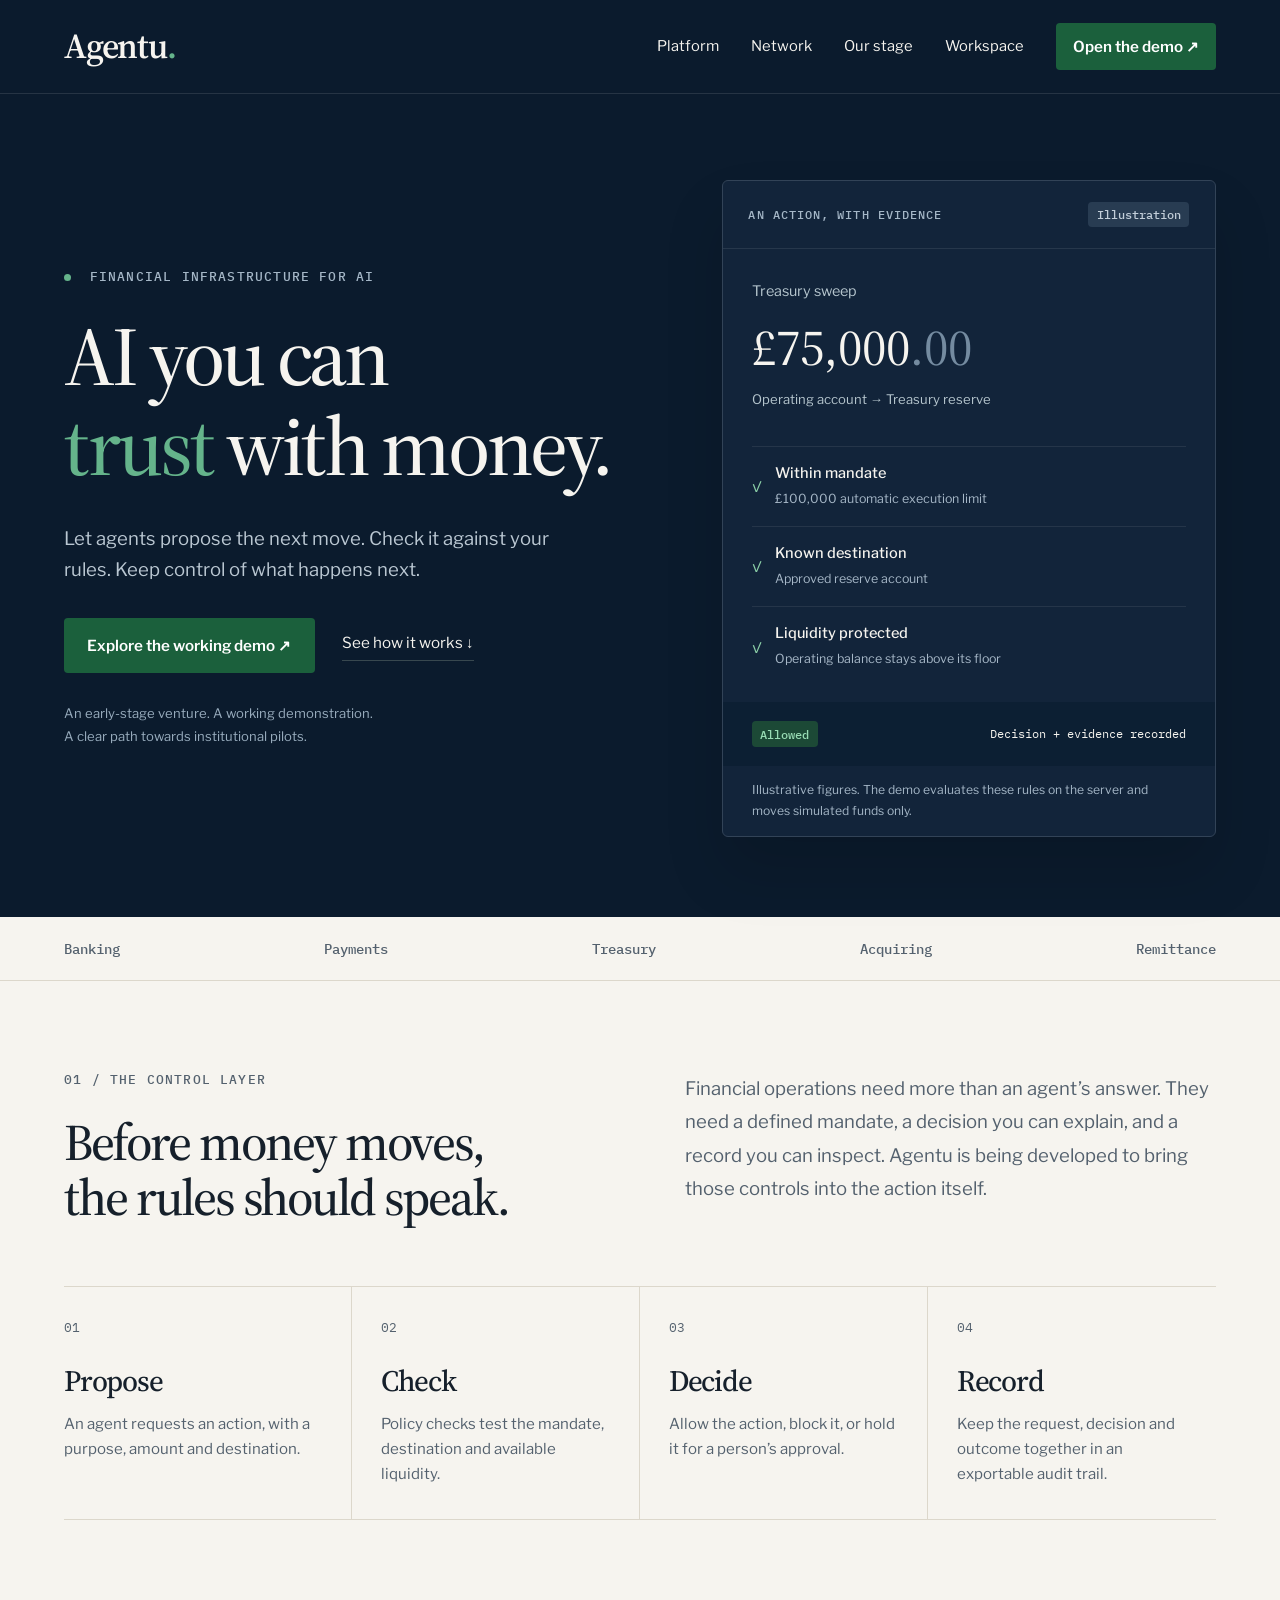
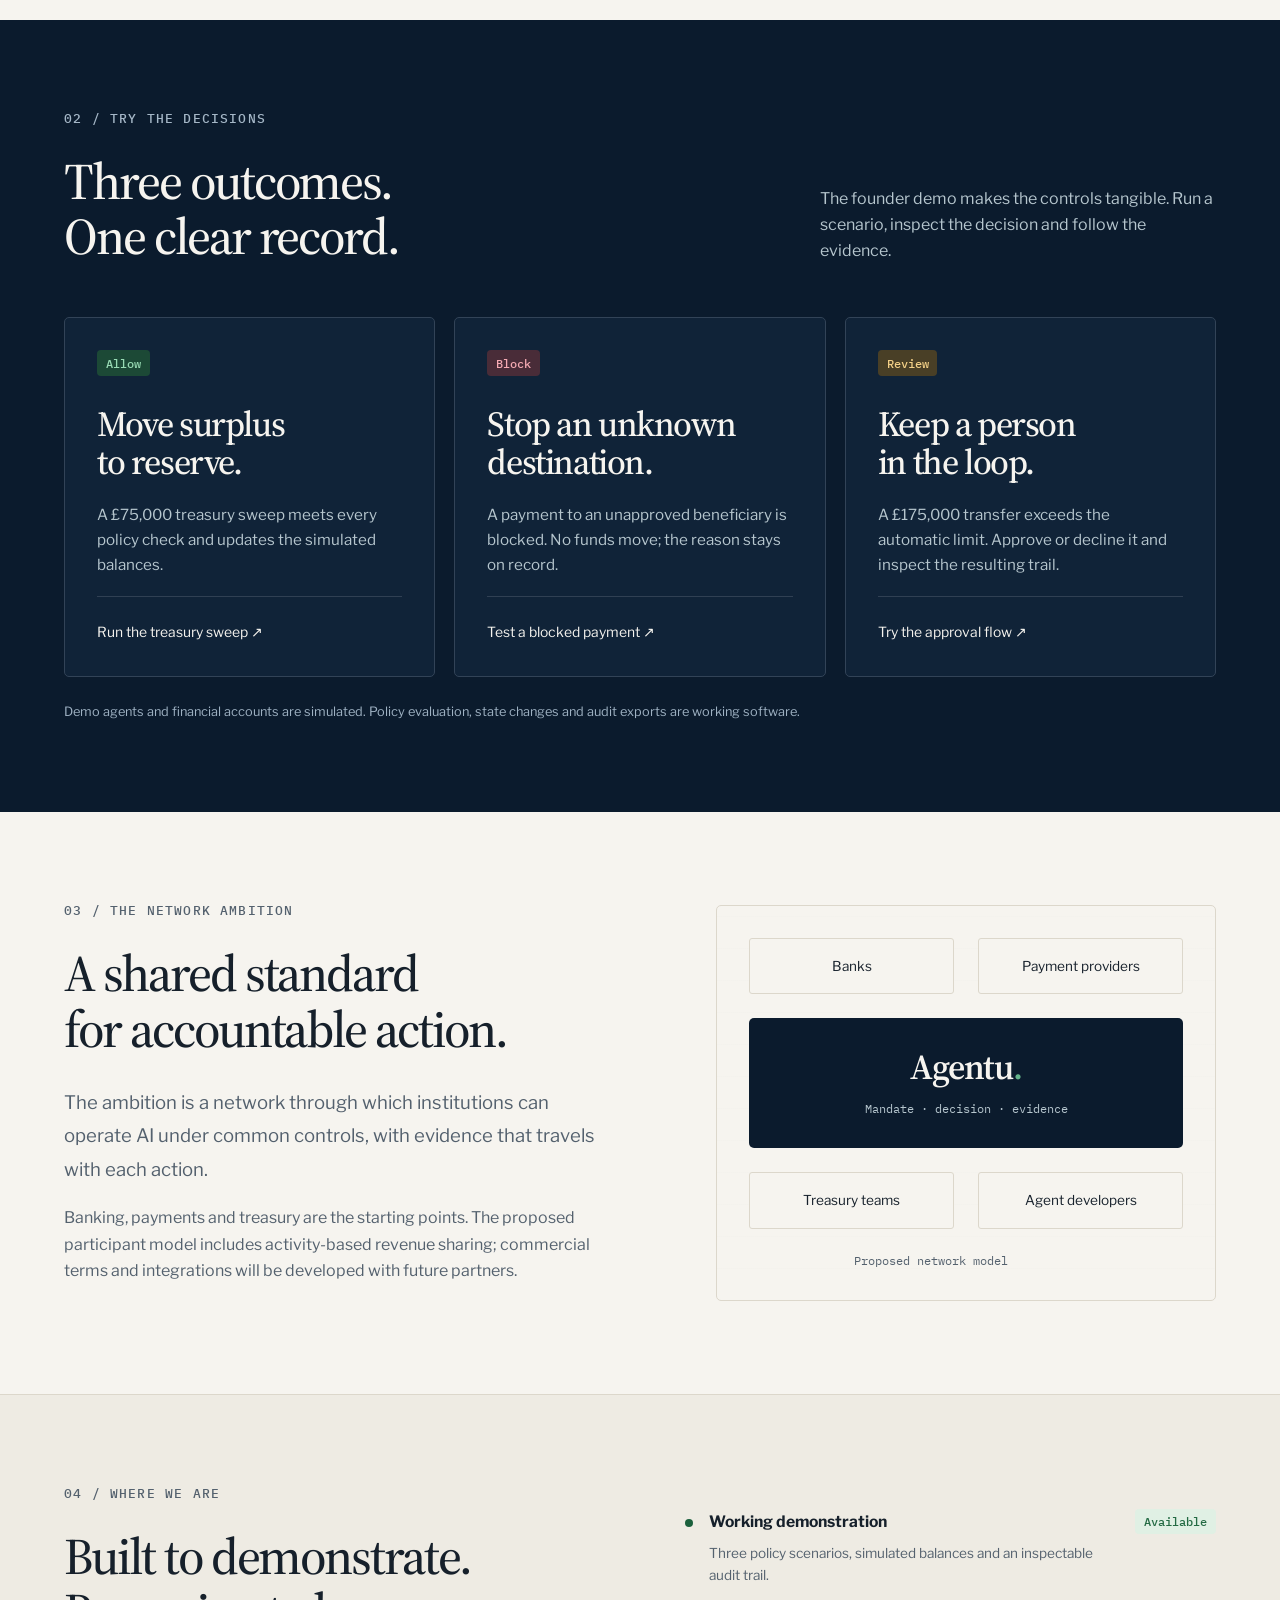
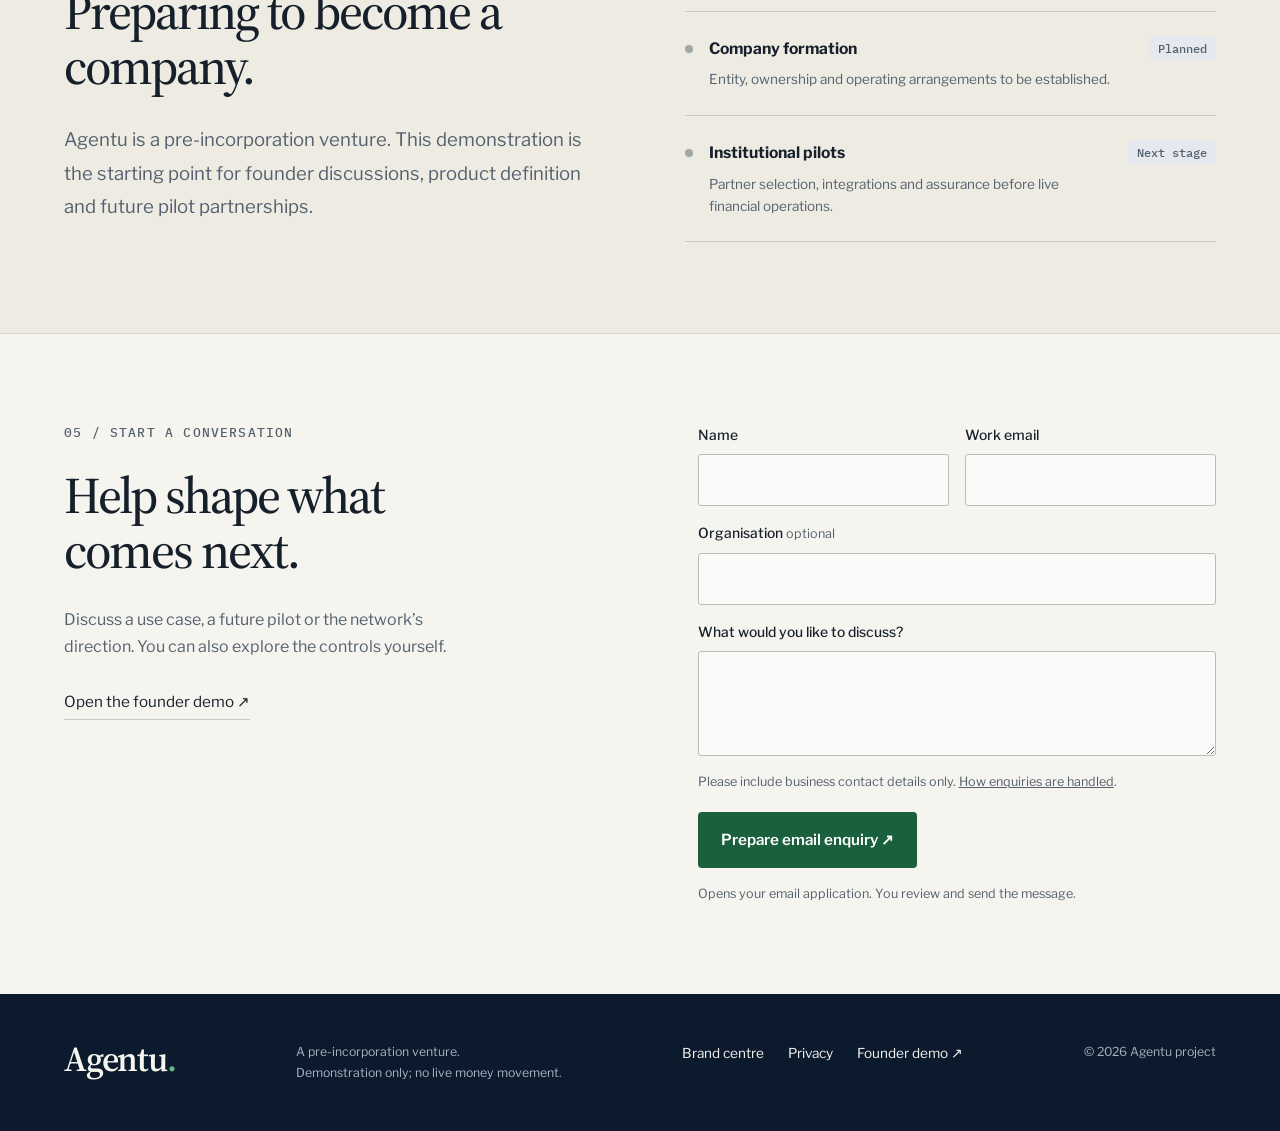
==== commit 2c900e80: "Build Agentu institution operations, governed policies and durable ledger" ====
--- a/agentu/index.html
+++ b/agentu/index.html
@@ -22,7 +22,7 @@
       >
       <nav aria-label="Main navigation">
         <a href="#platform">Platform</a><a href="#network">Network</a
-        ><a href="#company">Our stage</a
+        ><a href="#company">Our stage</a><a href="app/">Workspace</a
         ><a class="button small" href="demo/">Open the demo ↗</a>
       </nav>
     </header>
